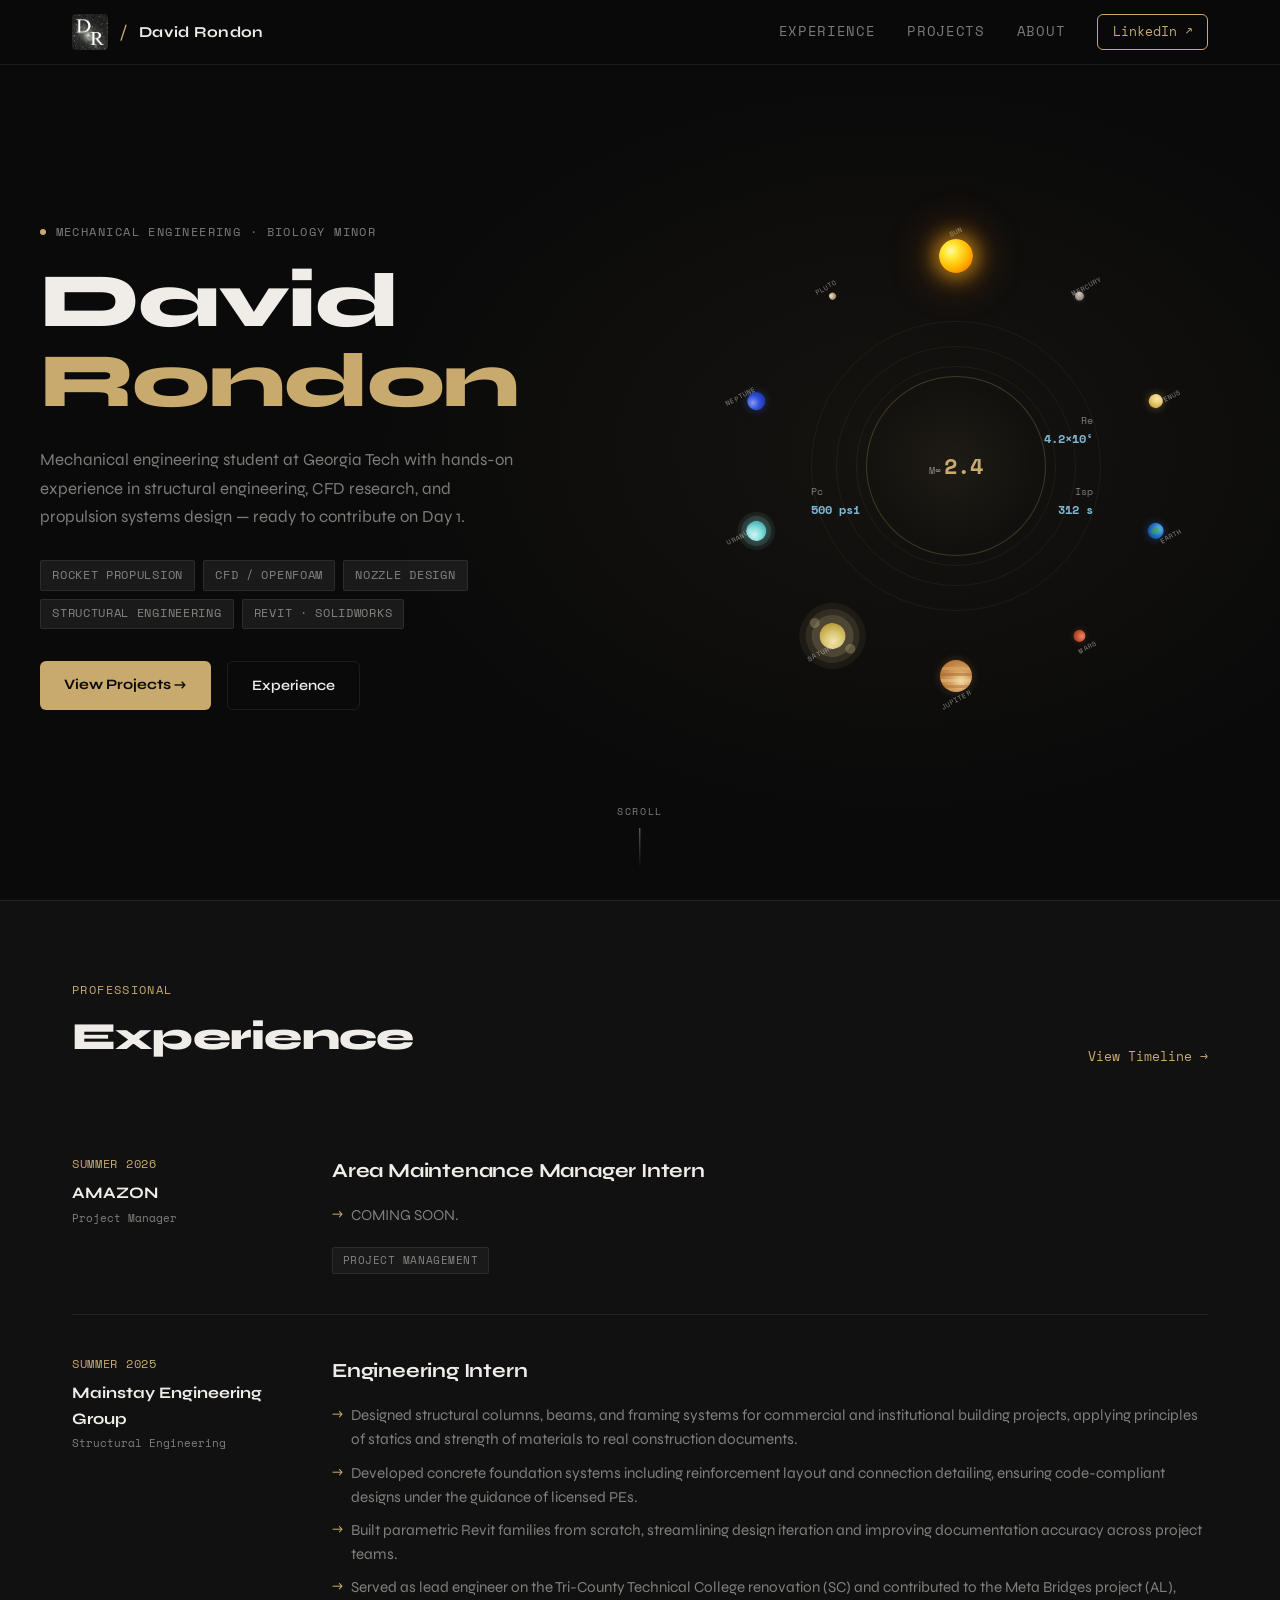
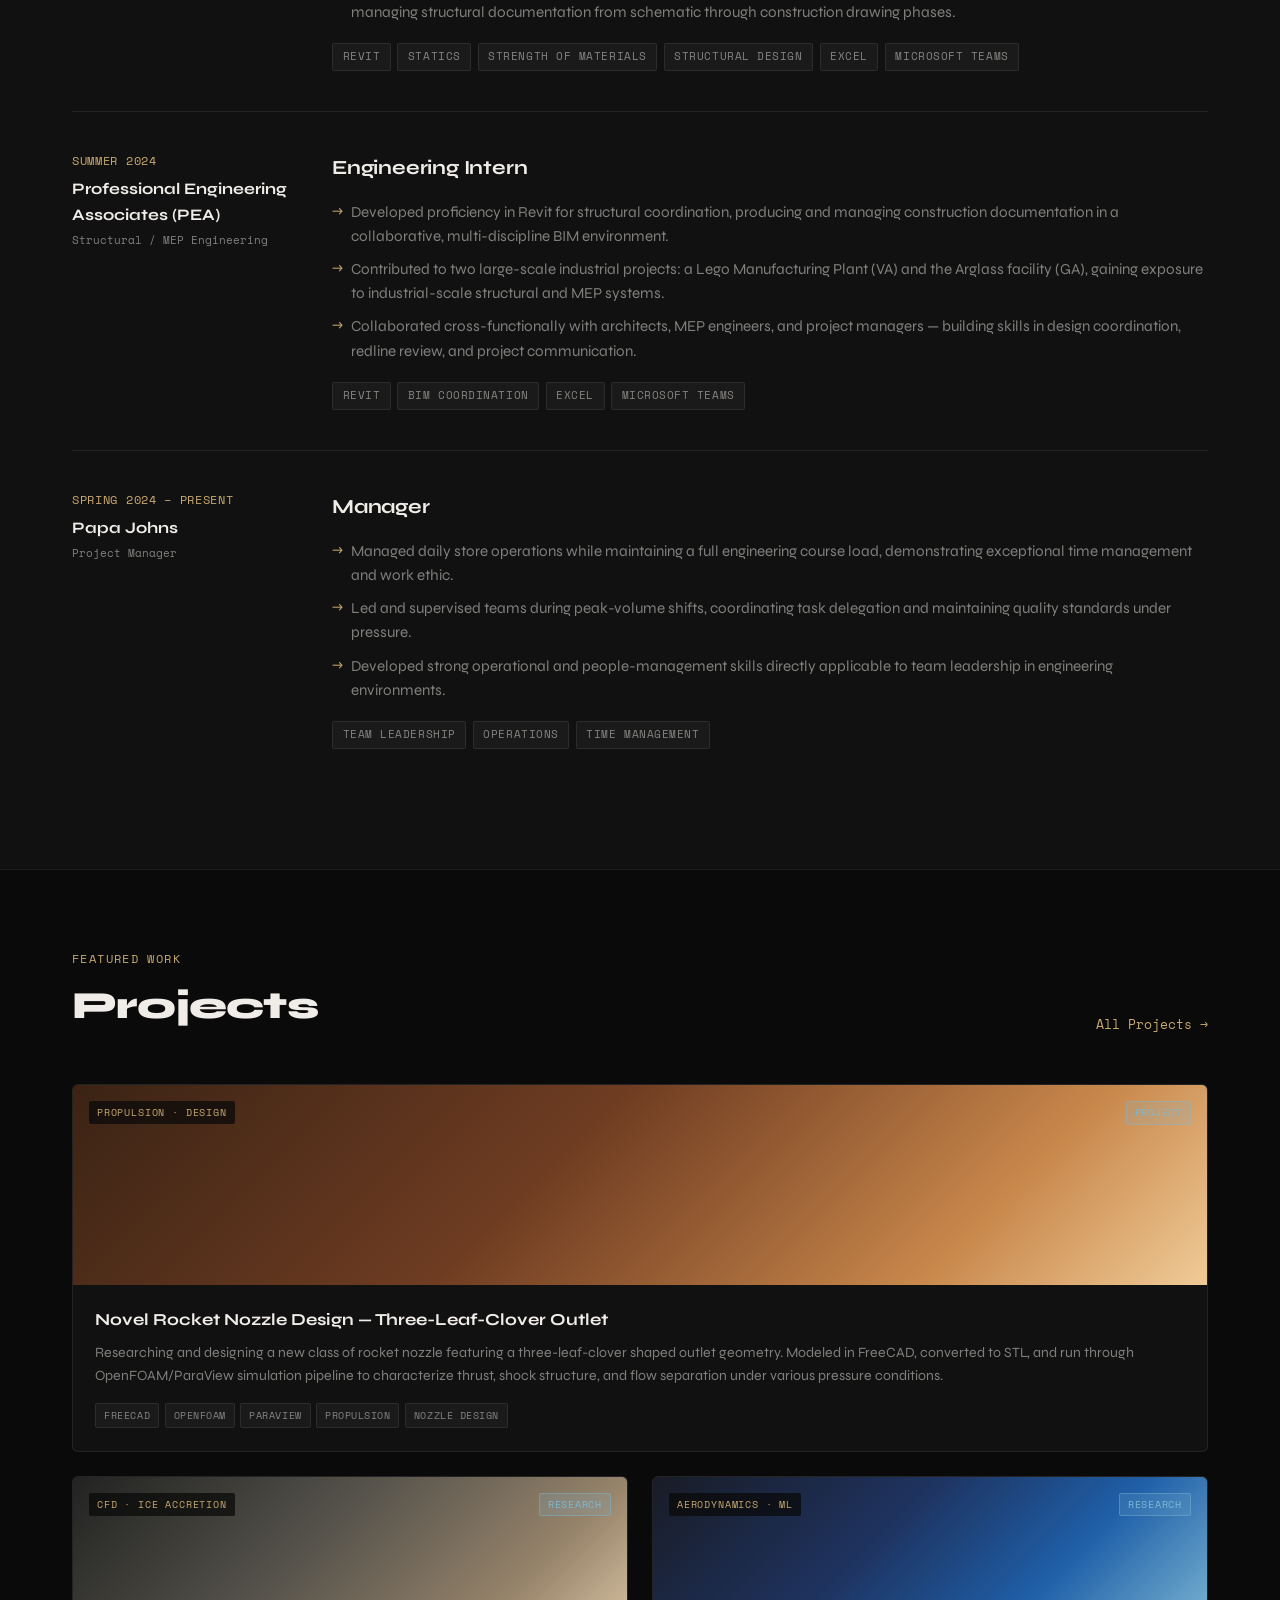
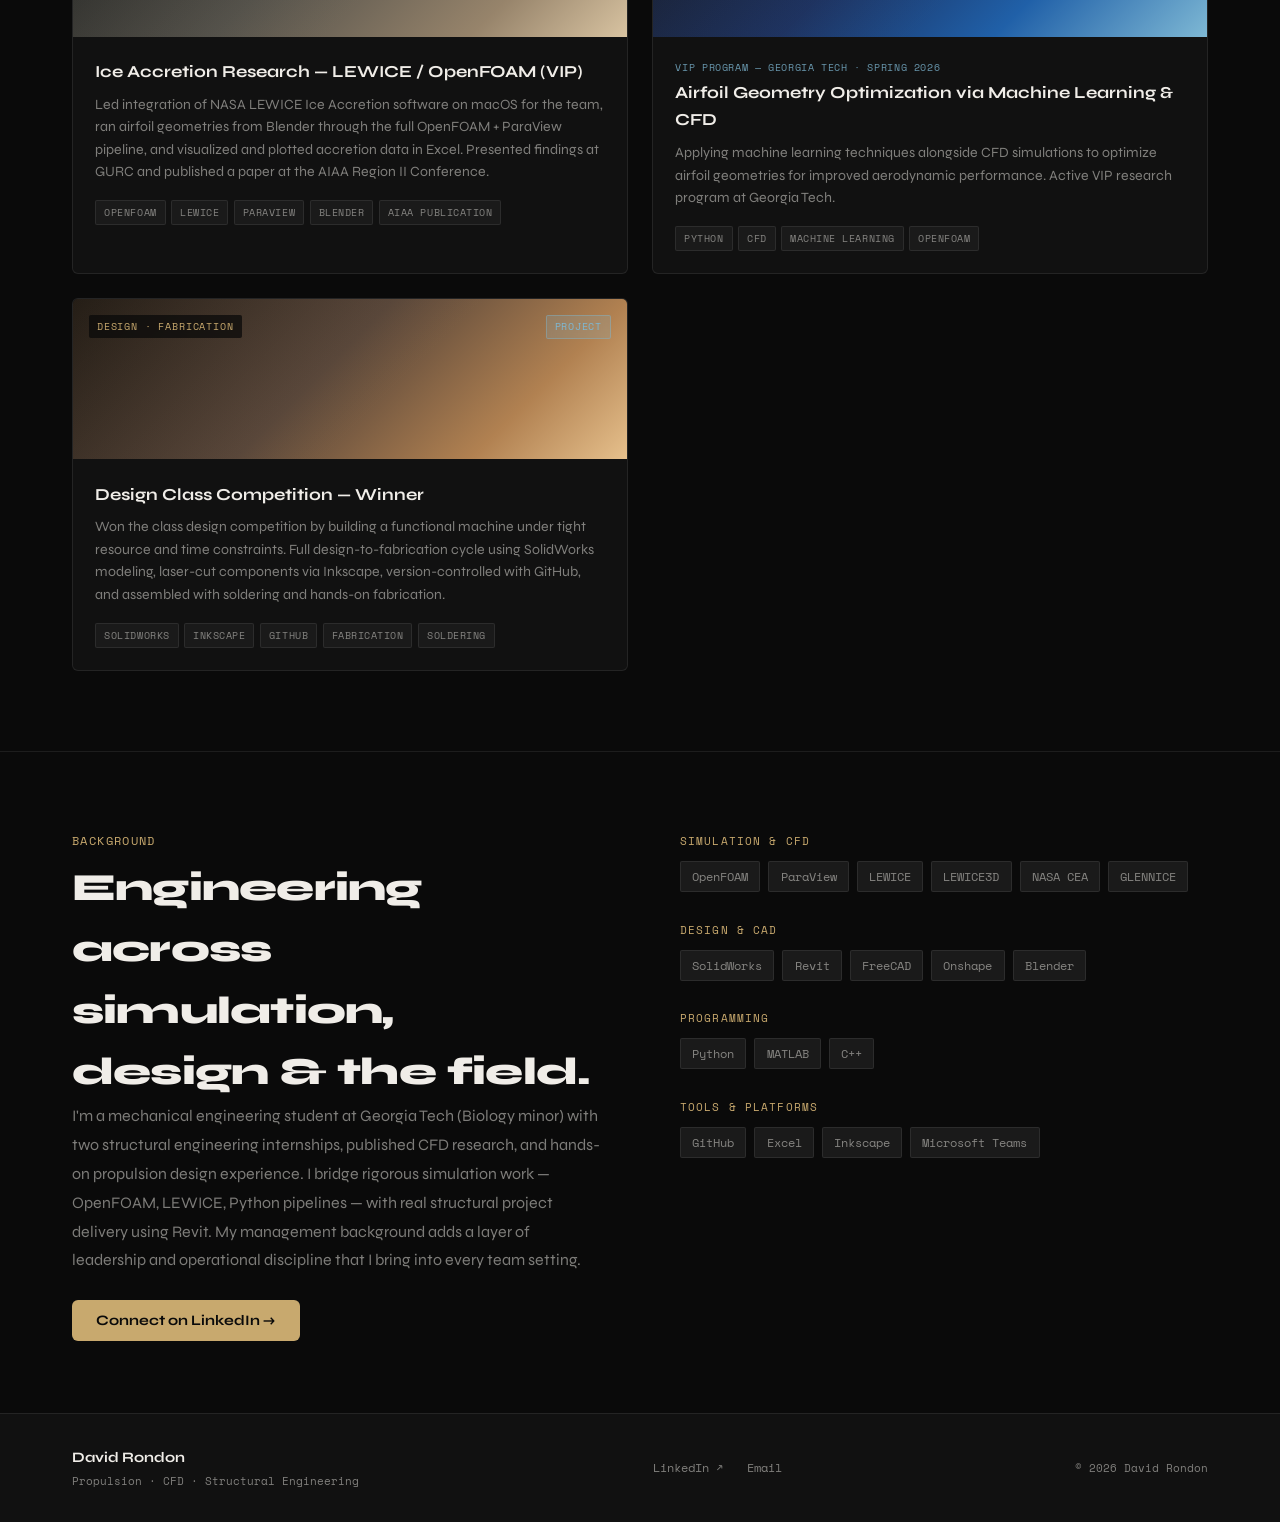
==== index.html @ 42d6052d "Update index.html" ====
<!DOCTYPE html>
<html lang="en">
<head>
  <meta charset="UTF-8" />
  <meta name="viewport" content="width=device-width, initial-scale=1.0" />
  <title>David Rondon | Propulsion · CFD · Aerospace Systems</title>
  <meta name="description" content="Mechanical engineering student focused on propulsion, CFD, and aerospace systems." />
  <meta name="keywords" content="rocket propulsion, CFD, OpenFOAM, aerospace engineering, nozzle design" />
  <meta name="theme-color" content="#0a0a0a" />
  <link rel="preconnect" href="https://fonts.googleapis.com" />
  <link rel="preconnect" href="https://fonts.gstatic.com" crossorigin />
  <link href="https://fonts.googleapis.com/css2?family=Syne:wght@400;500;600;700;800&family=Space+Mono:ital,wght@0,400;0,700;1,400&display=swap" rel="stylesheet" />
<style>
/* ============================================================
   RESET & BASE
   ============================================================ */
*, *::before, *::after { box-sizing: border-box; margin: 0; padding: 0; }
:root {
  --bg: #0a0a0a;
  --surface: #111111;
  --surface2: #1a1a1a;
  --border: rgba(255,255,255,0.08);
  --text: #f0ede8;
  --text-muted: rgba(240,237,232,0.5);
  --accent: #c8a96e;
  --accent2: #7eb8d4;
  --radius: 6px;
  --font-display: 'Syne', sans-serif;
  --font-mono: 'Space Mono', monospace;
}
html { scroll-behavior: smooth; }
body {
  background: var(--bg);
  color: var(--text);
  font-family: var(--font-display);
  line-height: 1.6;
  overflow-x: hidden;
}

/* ============================================================
   NAV
   ============================================================ */
.site-nav {
  position: fixed; top: 0; left: 0; right: 0; z-index: 100;
  background: rgba(10,10,10,0.88);
  backdrop-filter: blur(12px);
  border-bottom: 1px solid var(--border);
}
.nav-inner {
  max-width: 1200px; margin: 0 auto;
  padding: 0 2rem;
  display: flex; align-items: center; justify-content: space-between;
  height: 64px;
}
.nav-logo {
  display: flex; align-items: center; gap: 0.5rem;
  text-decoration: none; color: var(--text);
}
.logo-img {
  width: 36px; height: 36px;
  border-radius: 4px;
  object-fit: cover;
  display: block;
}
.logo-slash { color: var(--accent); font-size: 1.1rem; font-family: var(--font-mono); margin: 0 2px; }
.logo-text { font-family: var(--font-display); font-weight: 700; font-size: 0.95rem; letter-spacing: 0.02em; }
.nav-links {
  display: flex; align-items: center; gap: 2rem;
}
.nav-link {
  color: var(--text-muted); text-decoration: none;
  font-size: 0.85rem; font-family: var(--font-mono);
  letter-spacing: 0.05em; text-transform: uppercase;
  transition: color 0.2s;
}
.nav-link:hover { color: var(--text); }
.nav-cta {
  color: var(--accent); text-decoration: none;
  font-size: 0.8rem; font-family: var(--font-mono);
  border: 1px solid var(--accent);
  padding: 0.4rem 0.9rem; border-radius: var(--radius);
  transition: background 0.2s, color 0.2s;
}
.nav-cta:hover { background: var(--accent); color: #0a0a0a; }

/* ============================================================
   HERO
   ============================================================ */
.hero {
  min-height: 100vh;
  display: flex; align-items: center;
  padding: 6rem 2rem 4rem;
  position: relative;
  overflow: hidden;
}
.hero::before {
  content: '';
  position: absolute; inset: 0;
  background: radial-gradient(ellipse 60% 60% at 70% 50%, rgba(200,169,110,0.06) 0%, transparent 70%);
  pointer-events: none;
}
.hero-inner {
  max-width: 1200px; margin: 0 auto; width: 100%;
  display: grid; grid-template-columns: 1fr 1fr; gap: 4rem; align-items: center;
}
.hero-eyebrow {
  display: flex; align-items: center; gap: 0.6rem;
  font-family: var(--font-mono); font-size: 0.75rem;
  letter-spacing: 0.12em; text-transform: uppercase;
  color: var(--text-muted); margin-bottom: 1.2rem;
}
.eyebrow-dot {
  width: 6px; height: 6px; border-radius: 50%;
  background: var(--accent);
  animation: pulse 2s ease-in-out infinite;
}
@keyframes pulse {
  0%,100% { opacity: 1; transform: scale(1); }
  50% { opacity: 0.5; transform: scale(0.8); }
}
.hero-name {
  font-family: var(--font-display); font-weight: 800;
  font-size: clamp(3rem, 6vw, 5rem);
  line-height: 1.05; letter-spacing: -0.02em;
  margin-bottom: 1.5rem;
}
.name-first { display: block; }
.name-last { display: block; color: var(--accent); }
.hero-desc {
  font-size: 1.05rem; color: var(--text-muted);
  line-height: 1.7; max-width: 480px;
  margin-bottom: 1.8rem;
}
.hero-tags {
  display: flex; flex-wrap: wrap; gap: 0.5rem;
  margin-bottom: 2rem;
}
.htag {
  font-family: var(--font-mono); font-size: 0.72rem;
  letter-spacing: 0.06em; text-transform: uppercase;
  background: var(--surface2); color: var(--text-muted);
  border: 1px solid var(--border);
  padding: 0.3rem 0.7rem; border-radius: 2px;
}
.hero-actions { display: flex; gap: 1rem; flex-wrap: wrap; }
.btn-primary {
  background: var(--accent); color: #0a0a0a;
  text-decoration: none; padding: 0.75rem 1.5rem;
  font-family: var(--font-display); font-weight: 700;
  font-size: 0.9rem; border-radius: var(--radius);
  transition: opacity 0.2s;
}
.btn-primary:hover { opacity: 0.88; }
.btn-ghost {
  color: var(--text); text-decoration: none;
  padding: 0.75rem 1.5rem;
  font-family: var(--font-display); font-weight: 600;
  font-size: 0.9rem; border-radius: var(--radius);
  border: 1px solid var(--border);
  transition: border-color 0.2s;
}
.btn-ghost:hover { border-color: var(--accent); color: var(--accent); }

/* Hero Visual */
.hero-visual { display: flex; justify-content: center; align-items: center; }
.solar-scene {
  position: relative; width: 480px; height: 480px;
  display: flex; align-items: center; justify-content: center;
}
.orbit {
  position: absolute; width: 420px; height: 420px;
  border-radius: 50%;
  top: 50%; left: 50%;
  margin-top: -210px; margin-left: -210px;
  animation: orbit-spin 40s linear infinite;
  transform: rotate(var(--start));
  animation-delay: calc(var(--start) / 360deg * -40s);
  pointer-events: none;
}
@keyframes orbit-spin {
  from { transform: rotate(var(--start)); }
  to   { transform: rotate(calc(var(--start) + 360deg)); }
}
.planet {
  position: absolute; top: 0; left: 50%;
  transform: translate(-50%, -50%);
  border-radius: 50%;
  animation: planet-counter 40s linear infinite;
}
@keyframes planet-counter {
  from { transform: translate(-50%, -50%) rotate(0deg); }
  to   { transform: translate(-50%, -50%) rotate(-360deg); }
}
.planet-sun { width:34px;height:34px; background:radial-gradient(circle at 35% 35%,#fff8b0 0%,#ffec40 20%,#ffb800 55%,#ff7800 85%,#e04800 100%); box-shadow:0 0 18px 6px rgba(255,180,30,.55),0 0 40px 12px rgba(255,120,0,.25); }
.planet-mercury { width:9px;height:9px; background:radial-gradient(circle at 35% 35%,#cac6bf 0%,#9e9790 50%,#6a6158 100%); box-shadow:0 0 4px rgba(180,170,160,.3); }
.planet-venus { width:14px;height:14px; background:radial-gradient(circle at 35% 35%,#f6e8b0 0%,#e9ce75 40%,#c8a040 80%,#a07828 100%); box-shadow:0 0 8px rgba(230,190,80,.4); }
.planet-earth { width:16px;height:16px; background:radial-gradient(circle at 35% 35%,#6ac4f8 0%,#2070cc 45%,#0a3870 100%); box-shadow:0 0 8px rgba(60,140,255,.35); overflow:hidden; }
.planet-earth::after { content:''; position:absolute; inset:2px 3px; border-radius:50%; background:radial-gradient(circle at 40% 45%,rgba(60,158,72,.85) 0%,transparent 60%),radial-gradient(circle at 65% 65%,rgba(60,158,72,.7) 0%,transparent 40%); }
.planet-mars { width:12px;height:12px; background:radial-gradient(circle at 35% 35%,#e88870 0%,#c85530 45%,#7a2810 100%); box-shadow:0 0 6px rgba(200,85,48,.35); }
.planet-jupiter { width:32px;height:32px; background:radial-gradient(circle at 35% 35%,#f2dca8 0%,#d4a060 35%,#b87838 75%,#8a5020 100%); box-shadow:0 0 10px rgba(200,140,60,.3); overflow:hidden; }
.planet-jupiter::after { content:''; position:absolute; inset:0; border-radius:50%; background:linear-gradient(transparent 12%,rgba(175,105,45,.45) 12%,rgba(175,105,45,.45) 22%,transparent 22%),linear-gradient(transparent 30%,rgba(245,215,155,.35) 30%,rgba(245,215,155,.35) 42%,transparent 42%),linear-gradient(transparent 50%,rgba(168,95,38,.45) 50%,rgba(168,95,38,.45) 60%,transparent 60%),linear-gradient(transparent 68%,rgba(228,185,115,.35) 68%,rgba(228,185,115,.35) 78%,transparent 78%); }
.planet-saturn { width:26px;height:26px; background:radial-gradient(circle at 35% 35%,#f2e2b0 0%,#d8c872 38%,#b89838 78%,#8a7222 100%); box-shadow:-22px 0 0 -8px rgba(210,190,140,.3),22px 0 0 -8px rgba(210,190,140,.3),0 0 0 8px rgba(205,185,138,.18),0 0 0 14px rgba(195,175,130,.12),0 0 0 20px rgba(185,165,120,.08); }
.planet-uranus { width:20px;height:20px; background:radial-gradient(circle at 35% 35%,#d0f4f4 0%,#85dcdc 40%,#42aaaa 80%,#207878 100%); box-shadow:0 0 10px rgba(100,220,220,.3),0 0 0 5px rgba(160,235,235,.12),0 0 0 9px rgba(160,235,235,.07); }
.planet-neptune { width:18px;height:18px; background:radial-gradient(circle at 35% 35%,#8898f8 0%,#3252d8 40%,#1832a8 80%,#0a1870 100%); box-shadow:0 0 10px rgba(80,110,255,.35); }
.planet-pluto { width:7px;height:7px; background:radial-gradient(circle at 35% 35%,#ecdcc8 0%,#baa080 50%,#806848 100%); }
.planet-label {
  position:absolute; top:0; left:50%;
  font-family:var(--font-mono); font-size:0.42rem;
  letter-spacing:0.1em; text-transform:uppercase;
  color:rgba(240,237,232,.55); white-space:nowrap;
  pointer-events:none; transform-origin:center center;
}
.solar-scene .visual-frame { position:absolute; z-index:10; }
.visual-frame {
  width: 180px; height: 180px;
  border: 1px solid rgba(200,169,110,0.25);
  border-radius: 50%;
  display: flex; flex-direction: column;
  align-items: center; justify-content: center;
  gap: 0.3rem;
  background: radial-gradient(circle, rgba(200,169,110,0.06) 0%, transparent 70%);
}
.visual-ring {
  position: absolute; border-radius: 50%;
  border: 1px solid rgba(200,169,110,0.08);
  top: 50%; left: 50%; transform: translate(-50%,-50%);
}
.ring-1 { width: 200px; height: 200px; }
.ring-2 { width: 240px; height: 240px; }
.ring-3 { width: 290px; height: 290px; }
.vc-label { font-family:var(--font-mono); font-size:0.6rem; color:var(--text-muted); }
.vc-val { font-family:var(--font-mono); font-size:1.4rem; font-weight:700; color:var(--accent); }
.visual-stat {
  position: absolute;
  font-family: var(--font-mono); font-size: 0.6rem;
  display: flex; flex-direction: column; gap: 1px;
}
.visual-stat span { color: var(--text-muted); }
.visual-stat strong { color: var(--accent2); font-size: 0.75rem; }
.vs-1 { top: 20%; right: -3rem; text-align: right; }
.vs-2 { bottom: 20%; right: -3rem; text-align: right; }
.vs-3 { bottom: 20%; left: -3.5rem; }
.hero-scroll-hint {
  position: absolute; bottom: 2rem; left: 50%; transform: translateX(-50%);
  display: flex; flex-direction: column; align-items: center; gap: 0.5rem;
  font-family: var(--font-mono); font-size: 0.65rem;
  letter-spacing: 0.15em; text-transform: uppercase;
  color: var(--text-muted);
}
.scroll-line {
  width: 1px; height: 40px;
  background: linear-gradient(to bottom, var(--text-muted), transparent);
  animation: scrollAnim 1.8s ease-in-out infinite;
}
@keyframes scrollAnim {
  0% { transform: scaleY(0); transform-origin: top; }
  50% { transform: scaleY(1); transform-origin: top; }
  51% { transform-origin: bottom; }
  100% { transform: scaleY(0); transform-origin: bottom; }
}

/* ============================================================
   SECTIONS COMMON
   ============================================================ */
.section-inner {
  max-width: 1200px; margin: 0 auto; padding: 5rem 2rem;
}
.section-header {
  display: flex; align-items: flex-end; justify-content: space-between;
  margin-bottom: 3rem;
}
.section-label {
  font-family: var(--font-mono); font-size: 0.72rem;
  letter-spacing: 0.12em; text-transform: uppercase;
  color: var(--accent); margin-bottom: 0.4rem;
}
.section-title {
  font-family: var(--font-display); font-weight: 800;
  font-size: clamp(1.8rem, 3vw, 2.6rem);
  letter-spacing: -0.02em;
}
.section-link {
  color: var(--accent); text-decoration: none;
  font-family: var(--font-mono); font-size: 0.8rem;
  transition: opacity 0.2s;
}
.section-link:hover { opacity: 0.7; }

/* ============================================================
   EXPERIENCE SECTION
   ============================================================ */
.section-experience {
  border-top: 1px solid var(--border);
  background: var(--surface);
}
.experience-list {
  display: flex; flex-direction: column; gap: 0;
}
.exp-item {
  display: grid; grid-template-columns: 220px 1fr;
  gap: 2.5rem; padding: 2.5rem 0;
  border-bottom: 1px solid var(--border);
  position: relative;
}
.exp-item:last-child { border-bottom: none; }
.exp-meta {}
.exp-period {
  font-family: var(--font-mono); font-size: 0.72rem;
  letter-spacing: 0.06em; color: var(--accent);
  margin-bottom: 0.4rem; text-transform: uppercase;
}
.exp-company {
  font-family: var(--font-display); font-weight: 700;
  font-size: 1rem; margin-bottom: 0.2rem;
}
.exp-location {
  font-family: var(--font-mono); font-size: 0.7rem;
  color: var(--text-muted);
}
.exp-body {}
.exp-role {
  font-family: var(--font-display); font-weight: 700;
  font-size: 1.25rem; margin-bottom: 1rem;
  letter-spacing: -0.01em;
}
.exp-bullets {
  list-style: none; display: flex; flex-direction: column; gap: 0.55rem;
  margin-bottom: 1.2rem;
}
.exp-bullets li {
  padding-left: 1.2rem;
  position: relative;
  color: var(--text-muted);
  font-size: 0.95rem;
  line-height: 1.6;
}
.exp-bullets li::before {
  content: '→';
  position: absolute; left: 0;
  color: var(--accent); font-size: 0.85rem;
}
.exp-skills {
  display: flex; flex-wrap: wrap; gap: 0.4rem;
}
.exp-skill {
  font-family: var(--font-mono); font-size: 0.68rem;
  letter-spacing: 0.05em; text-transform: uppercase;
  background: var(--surface2); color: var(--text-muted);
  border: 1px solid var(--border);
  padding: 0.25rem 0.6rem; border-radius: 2px;
}

/* ============================================================
   PROJECTS
   ============================================================ */
.section-projects { border-top: 1px solid var(--border); }
.project-grid {
  display: grid; grid-template-columns: repeat(2, 1fr); gap: 1.5rem;
}
.project-card {
  background: var(--surface);
  border: 1px solid var(--border);
  border-radius: var(--radius);
  overflow: hidden;
  transition: border-color 0.2s, transform 0.2s;
}
.project-card:hover { border-color: rgba(200,169,110,0.35); transform: translateY(-2px); }
.project-card--featured { grid-column: span 2; }
.card-link { text-decoration: none; color: var(--text); display: block; }
.card-thumb {
  height: 160px; background: var(--surface2);
  position: relative; overflow: hidden;
}
.project-card--featured .card-thumb { height: 200px; }
.thumb-fill {
  position: absolute; inset: 0;
  background: var(--thumb-color, var(--surface2));
}
.thumb-overlay {
  position: absolute; inset: 0;
  background: linear-gradient(135deg, rgba(200,169,110,0.08) 0%, transparent 60%);
}
.card-category {
  position: absolute; top: 1rem; left: 1rem;
  font-family: var(--font-mono); font-size: 0.65rem;
  letter-spacing: 0.08em; text-transform: uppercase;
  background: rgba(10,10,10,0.75); color: var(--accent);
  padding: 0.2rem 0.5rem; border-radius: 2px;
  backdrop-filter: blur(4px);
}
.card-body { padding: 1.4rem; }
.card-title { font-weight: 700; font-size: 1.05rem; margin-bottom: 0.5rem; }
.card-desc { font-size: 0.88rem; color: var(--text-muted); line-height: 1.6; margin-bottom: 1rem; }
.card-tags { display: flex; flex-wrap: wrap; gap: 0.35rem; }
.ctag {
  font-family: var(--font-mono); font-size: 0.65rem;
  letter-spacing: 0.05em; text-transform: uppercase;
  background: var(--surface2); color: var(--text-muted);
  border: 1px solid var(--border);
  padding: 0.2rem 0.5rem; border-radius: 2px;
}

/* Research badge on project cards */
.card-research-badge {
  position: absolute; top: 1rem; right: 1rem;
  font-family: var(--font-mono); font-size: 0.6rem;
  letter-spacing: 0.08em; text-transform: uppercase;
  background: rgba(126,184,212,0.18); color: var(--accent2);
  border: 1px solid rgba(126,184,212,0.4);
  padding: 0.2rem 0.5rem; border-radius: 2px;
  backdrop-filter: blur(4px);
}
.card-venue {
  font-family: var(--font-mono); font-size: 0.65rem;
  letter-spacing: 0.06em; text-transform: uppercase;
  color: var(--accent2); margin-bottom: 0.3rem;
  opacity: 0.8;
}

/* ============================================================
   RESEARCH
   ============================================================ */
.section-research { border-top: 1px solid var(--border); background: var(--surface); }
.research-list { display: flex; flex-direction: column; }
.research-item { border-bottom: 1px solid var(--border); }
.research-item:last-child { border-bottom: none; }
.research-item a {
  display: grid; grid-template-columns: 3rem 1fr auto;
  gap: 1.5rem; align-items: center;
  padding: 1.5rem 0;
  text-decoration: none; color: var(--text);
  transition: color 0.2s;
}
.research-item a:hover { color: var(--accent); }
.ri-num {
  font-family: var(--font-mono); font-size: 0.65rem;
  color: var(--text-muted); text-align: right;
}
.ri-title { font-weight: 700; font-size: 1rem; margin-bottom: 0.3rem; }
.ri-meta {
  display: flex; gap: 1rem;
  font-family: var(--font-mono); font-size: 0.7rem;
  color: var(--text-muted);
}
.ri-arrow { color: var(--accent); font-size: 1.1rem; }

/* ============================================================
   ABOUT SKILLS
   ============================================================ */
.section-about { border-top: 1px solid var(--border); }
.about-inner {
  display: grid; grid-template-columns: 1fr 1fr;
  gap: 5rem; align-items: start;
}
.about-body {
  color: var(--text-muted); line-height: 1.8; margin-bottom: 2rem;
  font-size: 1rem;
}
.skill-group { margin-bottom: 1.8rem; }
.sg-label {
  font-family: var(--font-mono); font-size: 0.7rem;
  letter-spacing: 0.1em; text-transform: uppercase;
  color: var(--accent); margin-bottom: 0.7rem;
}
.sg-items {
  display: flex; flex-wrap: wrap; gap: 0.5rem;
}
.sg-items span {
  font-family: var(--font-mono); font-size: 0.75rem;
  background: var(--surface2); border: 1px solid var(--border);
  padding: 0.3rem 0.7rem; border-radius: 2px;
  color: var(--text-muted);
}

/* ============================================================
   FOOTER
   ============================================================ */
.site-footer {
  border-top: 1px solid var(--border);
  background: var(--surface);
}
.footer-inner {
  max-width: 1200px; margin: 0 auto;
  padding: 2rem;
  display: flex; align-items: center; justify-content: space-between;
  flex-wrap: wrap; gap: 1rem;
}
.footer-left { display: flex; flex-direction: column; gap: 0.2rem; }
.footer-name { font-weight: 700; font-size: 0.9rem; }
.footer-role { font-family: var(--font-mono); font-size: 0.7rem; color: var(--text-muted); }
.footer-links { display: flex; gap: 1.5rem; }
.footer-links a {
  color: var(--text-muted); text-decoration: none;
  font-family: var(--font-mono); font-size: 0.75rem;
  transition: color 0.2s;
}
.footer-links a:hover { color: var(--accent); }
.footer-copy { font-family: var(--font-mono); font-size: 0.7rem; color: var(--text-muted); }

/* ============================================================
   RESPONSIVE
   ============================================================ */
@media (max-width: 900px) {
  .hero-inner { grid-template-columns: 1fr; }
  .hero-visual { display: none; }
  .project-grid { grid-template-columns: 1fr; }
  .project-card--featured { grid-column: span 1; }
  .about-inner { grid-template-columns: 1fr; gap: 3rem; }
  .exp-item { grid-template-columns: 1fr; gap: 0.5rem; }
  .solar-scene { width: 380px; height: 380px; }
  .orbit { width: 340px; height: 340px; margin-top: -170px; margin-left: -170px; }
}
@media (max-width: 640px) {
  .nav-links { display: none; }
  .solar-scene { width: 300px; height: 300px; }
  .orbit { width: 270px; height: 270px; margin-top: -135px; margin-left: -135px; }
}
</style>
</head>
<body>

<header class="site-nav">
  <div class="nav-inner">
    <a href="/" class="nav-logo">
      <img src="[data-uri]" class="logo-img" alt="DR logo" />
      <span class="logo-slash">/</span>
      <span class="logo-text">David Rondon</span>
    </a>
    <nav class="nav-links">
      <a href="/experience/" class="nav-link">Experience</a>
      <a href="/projects/" class="nav-link">Projects</a>
      <a href="/about/" class="nav-link">About</a>
      <a href="https://www.linkedin.com/in/david-rondon-08573b288" class="nav-cta" target="_blank" rel="noopener">LinkedIn ↗</a>
    </nav>
  </div>
</header>

<main>

<section class="hero">
  <div class="hero-inner">
    <div class="hero-content">
      <p class="hero-eyebrow">
        <span class="eyebrow-dot"></span>
        Mechanical Engineering · Biology Minor
      </p>
      <h1 class="hero-name">
        <span class="name-first">David</span>
        <span class="name-last">Rondon</span>
      </h1>
      <p class="hero-desc">Mechanical engineering student at Georgia Tech with hands-on experience in structural engineering, CFD research, and propulsion systems design — ready to contribute on Day 1.</p>
      <div class="hero-tags">
        <span class="htag">Rocket Propulsion</span>
        <span class="htag">CFD / OpenFOAM</span>
        <span class="htag">Nozzle Design</span>
        <span class="htag">Structural Engineering</span>
        <span class="htag">Revit · SolidWorks</span>
      </div>
      <div class="hero-actions">
        <a href="#projects" class="btn-primary">View Projects →</a>
        <a href="#experience" class="btn-ghost">Experience</a>
      </div>
    </div>
    <div class="hero-visual">
      <div class="solar-scene">
        <div class="orbit" style="--start:0deg"><div class="planet planet-sun"></div><div class="planet-label">Sun</div></div>
        <div class="orbit" style="--start:36deg"><div class="planet planet-mercury"></div><div class="planet-label">Mercury</div></div>
        <div class="orbit" style="--start:72deg"><div class="planet planet-venus"></div><div class="planet-label">Venus</div></div>
        <div class="orbit" style="--start:108deg"><div class="planet planet-earth"></div><div class="planet-label">Earth</div></div>
        <div class="orbit" style="--start:144deg"><div class="planet planet-mars"></div><div class="planet-label">Mars</div></div>
        <div class="orbit" style="--start:180deg"><div class="planet planet-jupiter"></div><div class="planet-label">Jupiter</div></div>
        <div class="orbit" style="--start:216deg"><div class="planet planet-saturn"></div><div class="planet-label">Saturn</div></div>
        <div class="orbit" style="--start:252deg"><div class="planet planet-uranus"></div><div class="planet-label">Uranus</div></div>
        <div class="orbit" style="--start:288deg"><div class="planet planet-neptune"></div><div class="planet-label">Neptune</div></div>
        <div class="orbit" style="--start:324deg"><div class="planet planet-pluto"></div><div class="planet-label">Pluto</div></div>
        <div class="visual-frame">
          <div class="visual-ring ring-1"></div>
          <div class="visual-ring ring-2"></div>
          <div class="visual-ring ring-3"></div>
          <div class="visual-center">
            <span class="vc-label">M∞</span>
            <span class="vc-val">2.4</span>
          </div>
          <div class="visual-stat vs-1"><span>Re</span><strong>4.2×10⁶</strong></div>
          <div class="visual-stat vs-2"><span>Isp</span><strong>312 s</strong></div>
          <div class="visual-stat vs-3"><span>Pc</span><strong>500 psi</strong></div>
        </div>
      </div>
    </div>
  </div>
  <div class="hero-scroll-hint">
    <span>Scroll</span>
    <div class="scroll-line"></div>
  </div>
</section>

<!-- ============================================================
     EXPERIENCE SECTION
     ============================================================ -->
<section class="section-experience" id="experience">
  <div class="section-inner">
    <div class="section-header">
      <div>
        <p class="section-label">Professional</p>
        <h2 class="section-title">Experience</h2>
      </div>
      <a href="/experience/" class="section-link">View Timeline →</a>
    </div>
    <div class="experience-list">

      <div class="exp-item">
        <div class="exp-meta">
          <p class="exp-period">Summer 2026</p>
          <p class="exp-company">AMAZON</p>
          <p class="exp-location">Project Manager</p>
        </div>
        <div class="exp-body">
          <h3 class="exp-role">Area Maintenance Manager Intern</h3>
          <ul class="exp-bullets">
            <li>COMING SOON.</li>
          </ul>
          <div class="exp-skills">
            <span class="exp-skill">Project Management</span>
          </div>
        </div>
      </div>

      <div class="exp-item">
        <div class="exp-meta">
          <p class="exp-period">Summer 2025</p>
          <p class="exp-company">Mainstay Engineering Group</p>
          <p class="exp-location">Structural Engineering</p>
        </div>
        <div class="exp-body">
          <h3 class="exp-role">Engineering Intern</h3>
          <ul class="exp-bullets">
            <li>Designed structural columns, beams, and framing systems for commercial and institutional building projects, applying principles of statics and strength of materials to real construction documents.</li>
            <li>Developed concrete foundation systems including reinforcement layout and connection detailing, ensuring code-compliant designs under the guidance of licensed PEs.</li>
            <li>Built parametric Revit families from scratch, streamlining design iteration and improving documentation accuracy across project teams.</li>
            <li>Served as lead engineer on the Tri-County Technical College renovation (SC) and contributed to the Meta Bridges project (AL), managing structural documentation from schematic through construction drawing phases.</li>
          </ul>
          <div class="exp-skills">
            <span class="exp-skill">Revit</span>
            <span class="exp-skill">Statics</span>
            <span class="exp-skill">Strength of Materials</span>
            <span class="exp-skill">Structural Design</span>
            <span class="exp-skill">Excel</span>
            <span class="exp-skill">Microsoft Teams</span>
          </div>
        </div>
      </div>

      <div class="exp-item">
        <div class="exp-meta">
          <p class="exp-period">Summer 2024</p>
          <p class="exp-company">Professional Engineering Associates (PEA)</p>
          <p class="exp-location">Structural / MEP Engineering</p>
        </div>
        <div class="exp-body">
          <h3 class="exp-role">Engineering Intern</h3>
          <ul class="exp-bullets">
            <li>Developed proficiency in Revit for structural coordination, producing and managing construction documentation in a collaborative, multi-discipline BIM environment.</li>
            <li>Contributed to two large-scale industrial projects: a Lego Manufacturing Plant (VA) and the Arglass facility (GA), gaining exposure to industrial-scale structural and MEP systems.</li>
            <li>Collaborated cross-functionally with architects, MEP engineers, and project managers — building skills in design coordination, redline review, and project communication.</li>
          </ul>
          <div class="exp-skills">
            <span class="exp-skill">Revit</span>
            <span class="exp-skill">BIM Coordination</span>
            <span class="exp-skill">Excel</span>
            <span class="exp-skill">Microsoft Teams</span>
          </div>
        </div>
      </div>

      <div class="exp-item">
        <div class="exp-meta">
          <p class="exp-period">Spring 2024 – Present</p>
          <p class="exp-company">Papa Johns</p>
          <p class="exp-location">Project Manager</p>
        </div>
        <div class="exp-body">
          <h3 class="exp-role">Manager</h3>
          <ul class="exp-bullets">
            <li>Managed daily store operations while maintaining a full engineering course load, demonstrating exceptional time management and work ethic.</li>
            <li>Led and supervised teams during peak-volume shifts, coordinating task delegation and maintaining quality standards under pressure.</li>
            <li>Developed strong operational and people-management skills directly applicable to team leadership in engineering environments.</li>
          </ul>
          <div class="exp-skills">
            <span class="exp-skill">Team Leadership</span>
            <span class="exp-skill">Operations</span>
            <span class="exp-skill">Time Management</span>
          </div>
        </div>
      </div>

    </div>
  </div>
</section>

<!-- ============================================================
     PROJECTS
     ============================================================ -->
<section class="section-projects" id="projects">
  <div class="section-inner">
    <div class="section-header">
      <div>
        <p class="section-label">Featured Work</p>
        <h2 class="section-title">Projects</h2>
      </div>
      <a href="/projects/" class="section-link">All Projects →</a>
    </div>
    <div class="project-grid">

      <article class="project-card project-card--featured">
        <a href="/projects/novel-rocket-nozzle-design/" class="card-link">
          <div class="card-thumb">
            <div class="thumb-fill" style="--thumb-color: linear-gradient(135deg, #2f180d, #6d3a20 42%, #c8874b 78%, #f0cb97);"></div>
            <div class="thumb-overlay"></div>
            <span class="card-category">Propulsion · Design</span>
            <span class="card-research-badge">Project</span>
          </div>
          <div class="card-body">
            <h3 class="card-title">Novel Rocket Nozzle Design — Three-Leaf-Clover Outlet</h3>
            <p class="card-desc">Researching and designing a new class of rocket nozzle featuring a three-leaf-clover shaped outlet geometry. Modeled in FreeCAD, converted to STL, and run through OpenFOAM/ParaView simulation pipeline to characterize thrust, shock structure, and flow separation under various pressure conditions.</p>
            <div class="card-tags">
              <span class="ctag">FreeCAD</span><span class="ctag">OpenFOAM</span><span class="ctag">ParaView</span><span class="ctag">Propulsion</span><span class="ctag">Nozzle Design</span>
            </div>
          </div>
        </a>
      </article>
 
      <article class="project-card">
        <a href="/research/ice-accretion-research/" class="card-link">
          <div class="card-thumb">
            <div class="thumb-fill" style="--thumb-color: linear-gradient(135deg, #14181b, #52504a 42%, #97846b 78%, #d8c3a1);"></div>
            <div class="thumb-overlay"></div>
            <span class="card-category">CFD · Ice Accretion</span>
            <span class="card-research-badge">Research</span>
          </div>
          <div class="card-body">
            <h3 class="card-title">Ice Accretion Research — LEWICE / OpenFOAM (VIP)</h3>
            <p class="card-desc">Led integration of NASA LEWICE Ice Accretion software on macOS for the team, ran airfoil geometries from Blender through the full OpenFOAM + ParaView pipeline, and visualized and plotted accretion data in Excel. Presented findings at GURC and published a paper at the AIAA Region II Conference.</p>
            <div class="card-tags">
              <span class="ctag">OpenFOAM</span><span class="ctag">LEWICE</span><span class="ctag">ParaView</span><span class="ctag">Blender</span><span class="ctag">AIAA Publication</span>
            </div>
          </div>
        </a>
      </article>

      <article class="project-card">
        <a href="/projects/airfoil-geometry-optimization/" class="card-link">
          <div class="card-thumb">
            <div class="thumb-fill" style="--thumb-color: linear-gradient(135deg, #0a1020, #1a3060 40%, #2060a8 70%, #7eb8d4);"></div>
            <div class="thumb-overlay"></div>
            <span class="card-category">Aerodynamics · ML</span>
            <span class="card-research-badge">Research</span>
          </div>
          <div class="card-body">
            <p class="card-venue">VIP Program — Georgia Tech · Spring 2026</p>
            <h3 class="card-title">Airfoil Geometry Optimization via Machine Learning & CFD</h3>
            <p class="card-desc">Applying machine learning techniques alongside CFD simulations to optimize airfoil geometries for improved aerodynamic performance. Active VIP research program at Georgia Tech.</p>
            <div class="card-tags">
              <span class="ctag">Python</span><span class="ctag">CFD</span><span class="ctag">Machine Learning</span><span class="ctag">OpenFOAM</span>
            </div>
          </div>
        </a>
      </article>

      <article class="project-card">
        <a href="/projects/design-class-competition-winner/" class="card-link">
          <div class="card-thumb">
            <div class="thumb-fill" style="--thumb-color: linear-gradient(135deg, #17120f, #574539 45%, #b18151 78%, #e6c08c);"></div>
            <div class="thumb-overlay"></div>
            <span class="card-category">Design · Fabrication</span>
            <span class="card-research-badge">Project</span>
          </div>
          <div class="card-body">
            <h3 class="card-title">Design Class Competition — Winner</h3>
            <p class="card-desc">Won the class design competition by building a functional machine under tight resource and time constraints. Full design-to-fabrication cycle using SolidWorks modeling, laser-cut components via Inkscape, version-controlled with GitHub, and assembled with soldering and hands-on fabrication.</p>
            <div class="card-tags">
              <span class="ctag">SolidWorks</span><span class="ctag">Inkscape</span><span class="ctag">GitHub</span><span class="ctag">Fabrication</span><span class="ctag">Soldering</span>
            </div>
          </div>
        </a>
      </article>

    </div>
  </div>
</section>

<!-- ============================================================
     ABOUT / SKILLS
     ============================================================ -->
<section class="section-about" id="about">
  <div class="section-inner">
    <div class="about-inner">
      <div class="about-text">
        <p class="section-label">Background</p>
        <h2 class="section-title">Engineering across<br>simulation, design &amp; the field.</h2>
        <p class="about-body">I'm a mechanical engineering student at Georgia Tech (Biology minor) with two structural engineering internships, published CFD research, and hands-on propulsion design experience. I bridge rigorous simulation work — OpenFOAM, LEWICE, Python pipelines — with real structural project delivery using Revit. My management background adds a layer of leadership and operational discipline that I bring into every team setting.</p>
        <a href="https://www.linkedin.com/in/david-rondon-08573b288" class="btn-primary" target="_blank" rel="noopener">Connect on LinkedIn →</a>
      </div>
      <div class="about-skills">
        <div class="skill-group">
          <p class="sg-label">Simulation &amp; CFD</p>
          <div class="sg-items">
            <span>OpenFOAM</span><span>ParaView</span><span>LEWICE</span><span>LEWICE3D</span><span>NASA CEA</span><span>GLENNICE</span>
          </div>
        </div>
        <div class="skill-group">
          <p class="sg-label">Design &amp; CAD</p>
          <div class="sg-items">
            <span>SolidWorks</span><span>Revit</span><span>FreeCAD</span><span>Onshape</span><span>Blender</span>
          </div>
        </div>
        <div class="skill-group">
          <p class="sg-label">Programming</p>
          <div class="sg-items">
            <span>Python</span><span>MATLAB</span><span>C++</span>
          </div>
        </div>
        <div class="skill-group">
          <p class="sg-label">Tools &amp; Platforms</p>
          <div class="sg-items">
            <span>GitHub</span><span>Excel</span><span>Inkscape</span><span>Microsoft Teams</span>
          </div>
        </div>
      </div>
    </div>
  </div>
</section>

</main>

<footer class="site-footer">
  <div class="footer-inner">
    <div class="footer-left">
      <span class="footer-name">David Rondon</span>
      <span class="footer-role">Propulsion · CFD · Structural Engineering</span>
    </div>
    <div class="footer-links">
      <a href="https://www.linkedin.com/in/david-rondon-08573b288" target="_blank" rel="noopener">LinkedIn ↗</a>
      <a href="mailto:drondonski@gmail.com">Email</a>
    </div>
    <p class="footer-copy">© 2026 David Rondon</p>
  </div>
</footer>

<script>
(function() {
  var DURATION = 40000;
  var orbits = document.querySelectorAll('.solar-scene .orbit');
  orbits.forEach(function(orbit) {
    var startDeg = parseFloat(orbit.style.getPropertyValue('--start')) || 0;
    var label = orbit.querySelector('.planet-label');
    var planet = orbit.querySelector('.planet');
    if (!label || !planet) return;
    var planetSize = parseFloat(window.getComputedStyle(planet).width) || 16;
    var offset = -(planetSize / 2 + 13);
    var startTime = null;
    function tick(ts) {
      if (!startTime) startTime = ts;
      var elapsed = ts - startTime;
      var currentDeg = startDeg + (elapsed / DURATION) * 360;
      label.style.transform = 'translate(-50%, ' + offset + 'px) rotate(' + (-currentDeg) + 'deg)';
      requestAnimationFrame(tick);
    }
    requestAnimationFrame(tick);
  });

  // Smooth scroll for anchor links
  document.querySelectorAll('a[href^="#"]').forEach(function(anchor) {
    anchor.addEventListener('click', function(e) {
      var target = document.querySelector(this.getAttribute('href'));
      if (target) {
        e.preventDefault();
        target.scrollIntoView({ behavior: 'smooth' });
      }
    });
  });
})();
</script>

</body>
</html>
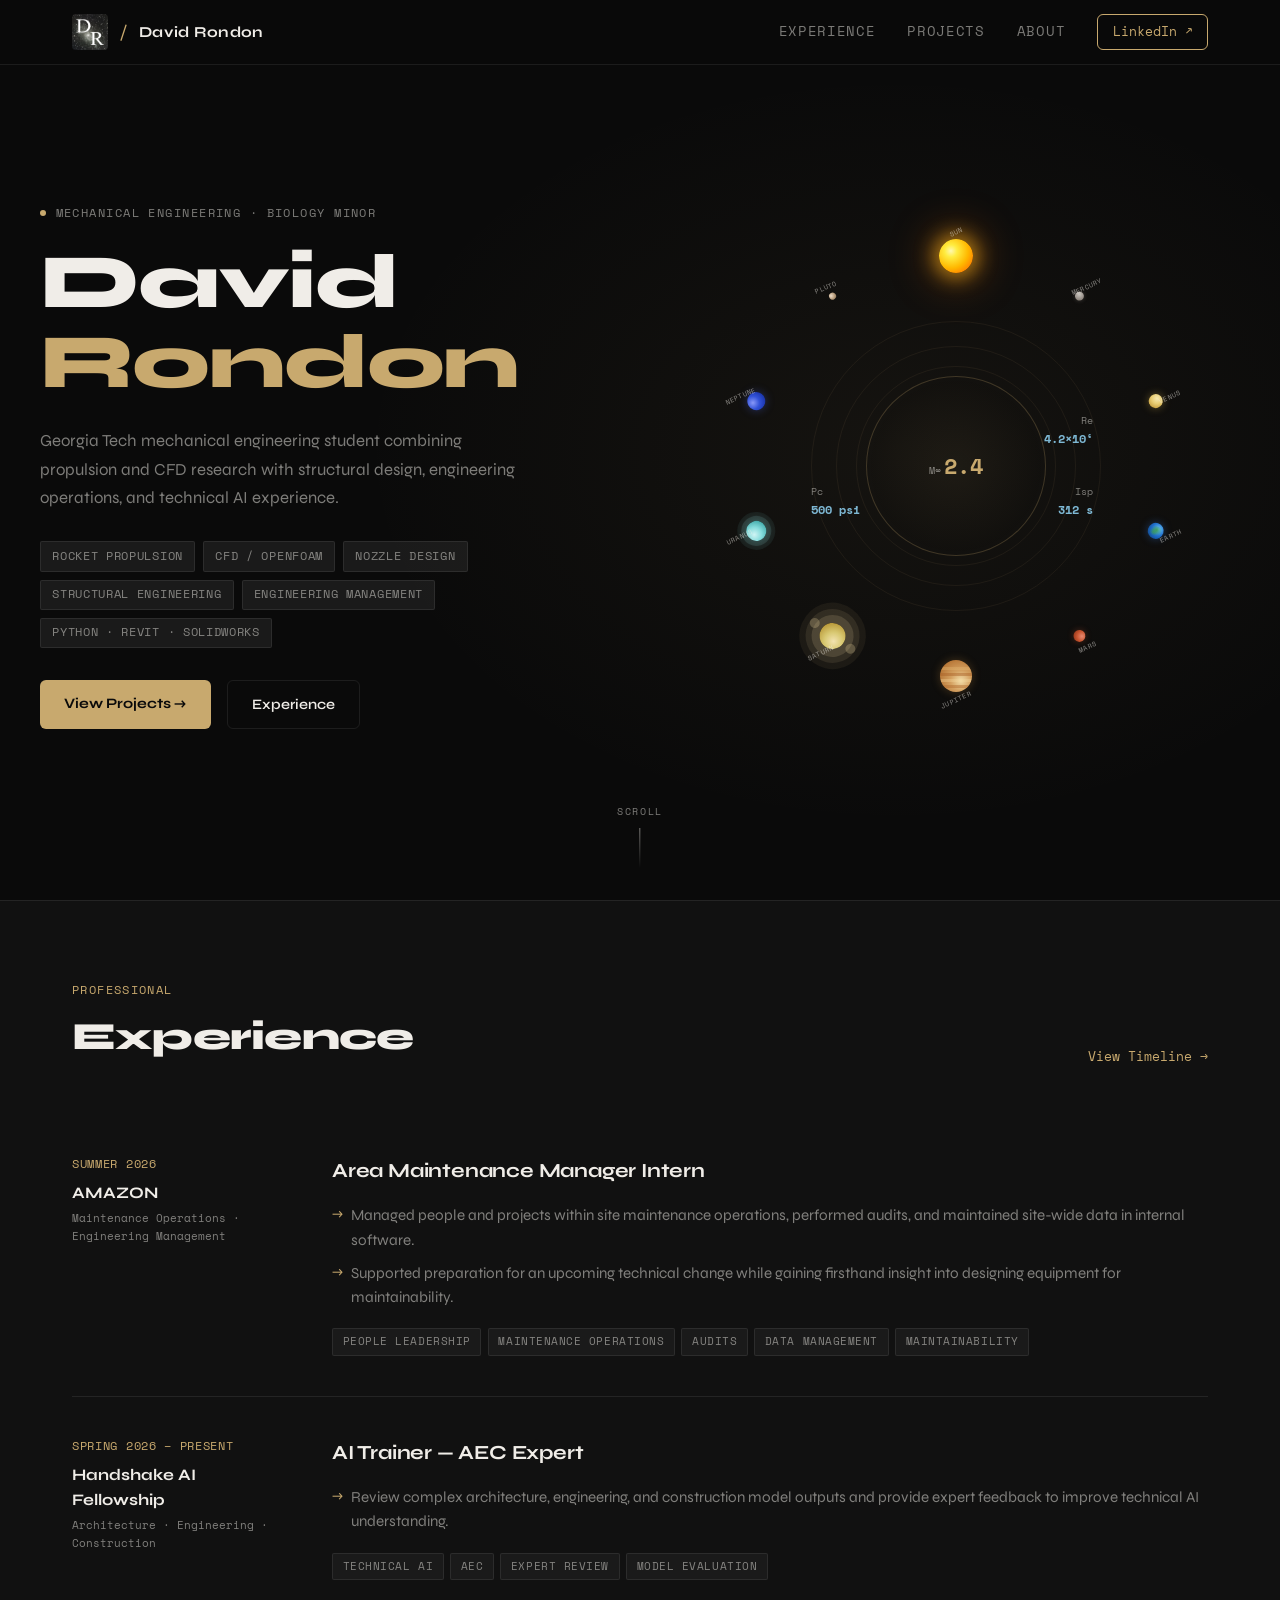
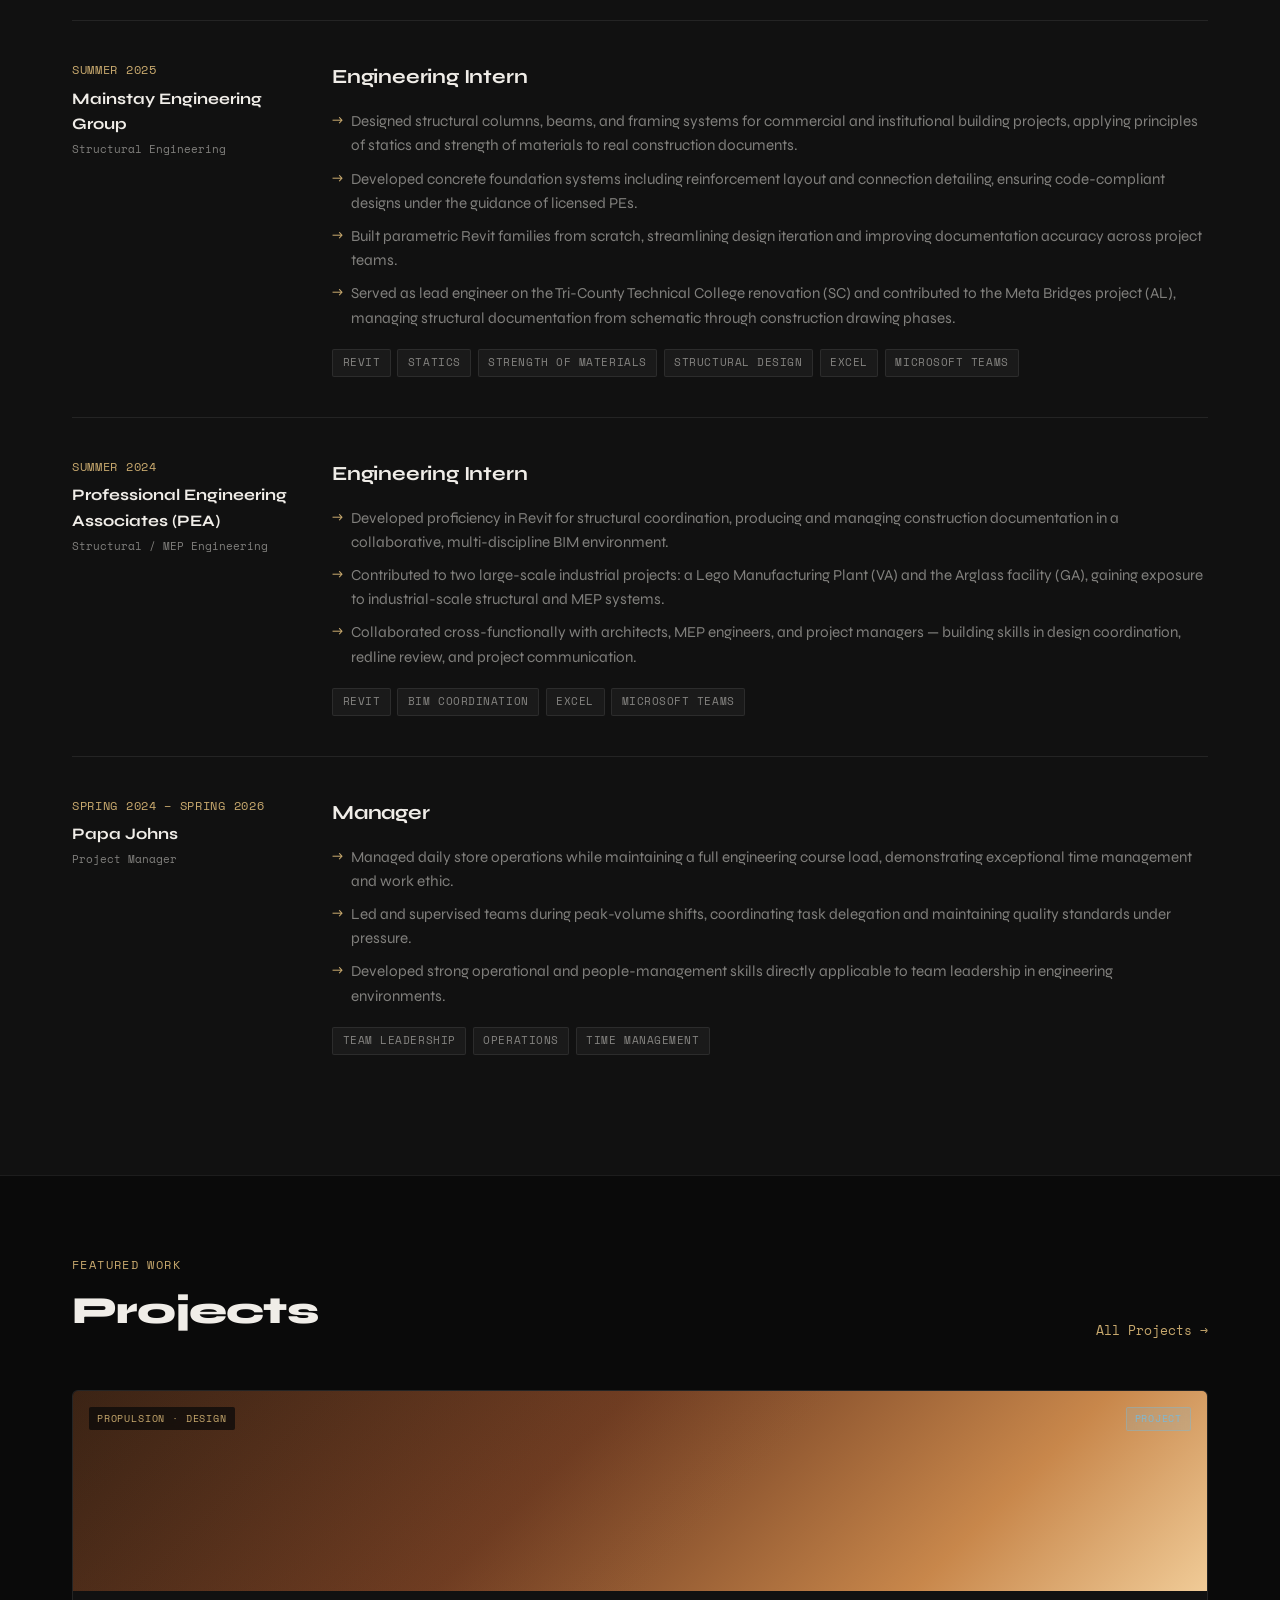
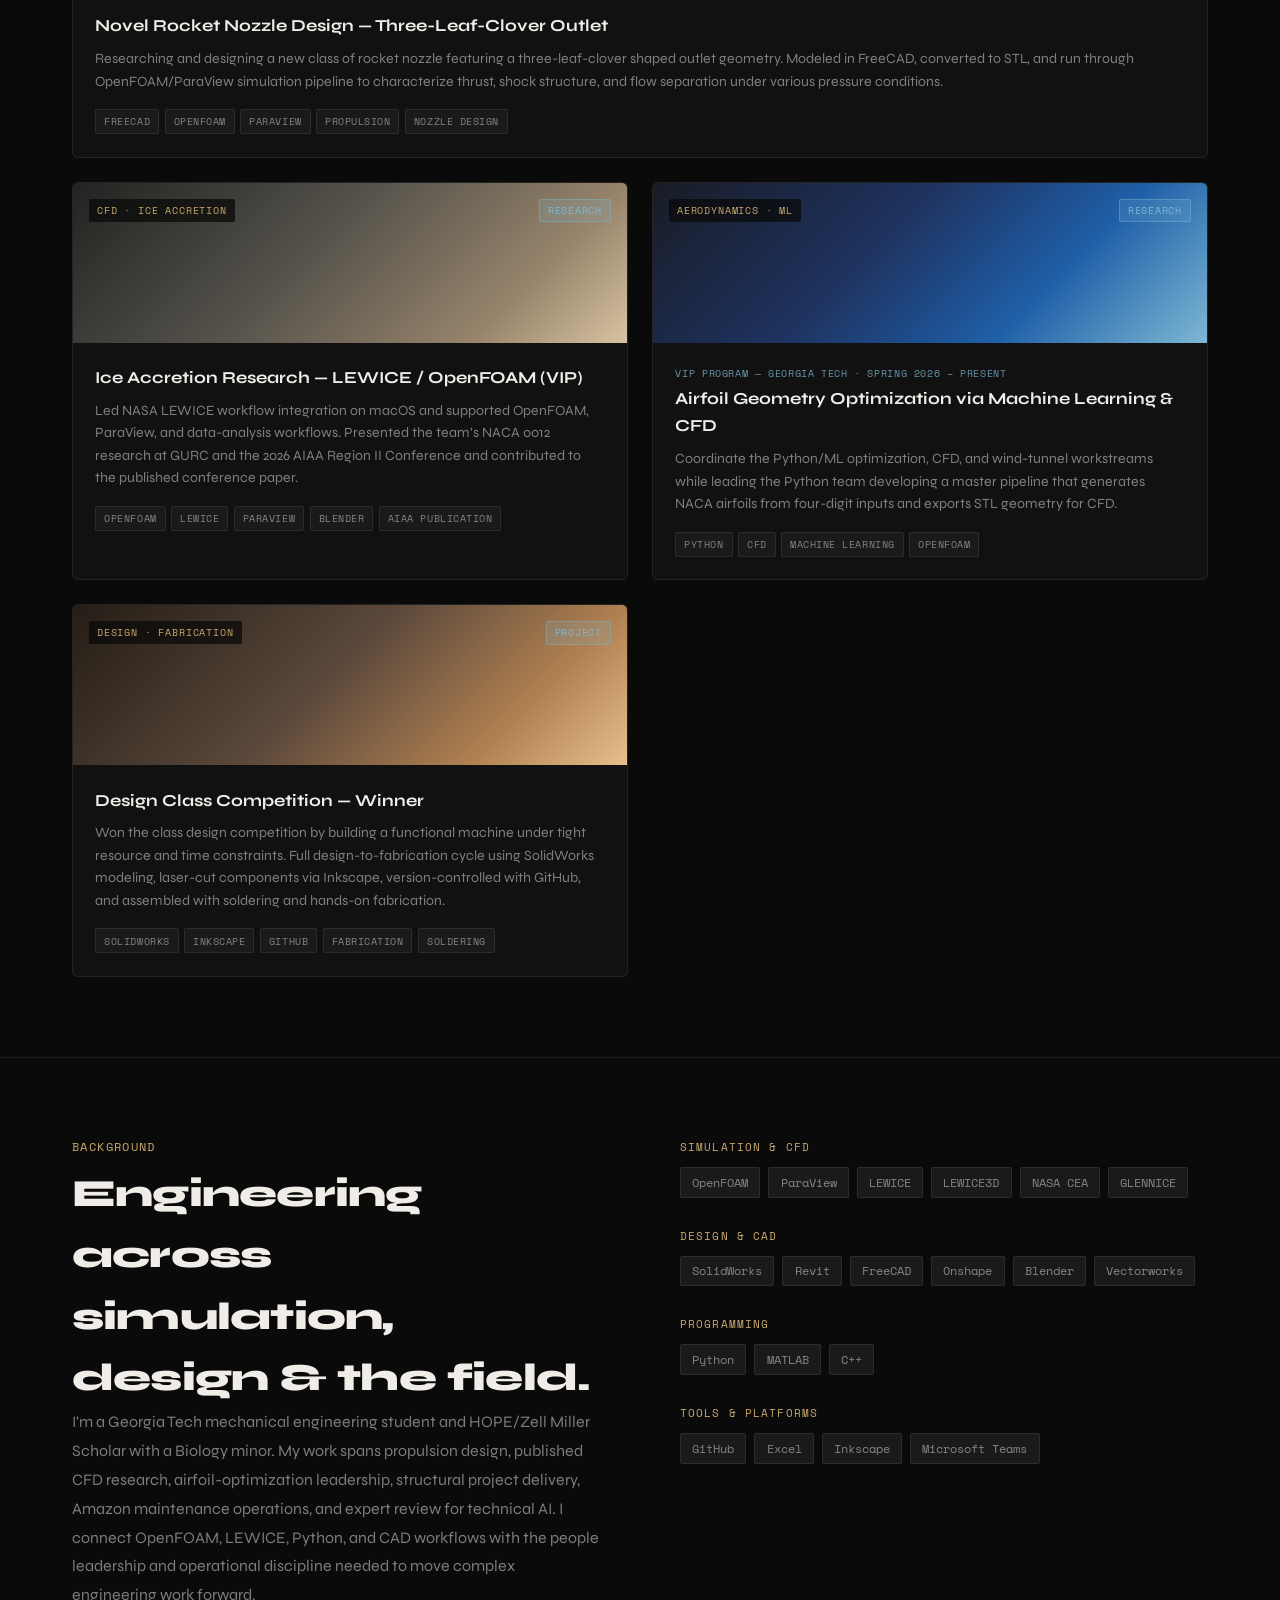
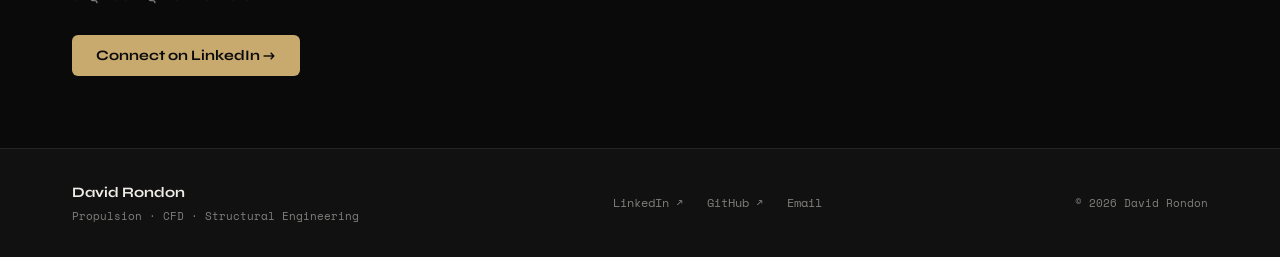
==== commit 33df17e3: "Update portfolio with 2026 experience and research" ====
--- a/index.html
+++ b/index.html
@@ -4,7 +4,7 @@
   <meta charset="UTF-8" />
   <meta name="viewport" content="width=device-width, initial-scale=1.0" />
   <title>David Rondon | Propulsion · CFD · Aerospace Systems</title>
-  <meta name="description" content="Mechanical engineering student focused on propulsion, CFD, and aerospace systems." />
+  <meta name="description" content="Georgia Tech mechanical engineering student working across propulsion, CFD, aerospace research, engineering management, and technical AI." />
   <meta name="keywords" content="rocket propulsion, CFD, OpenFOAM, aerospace engineering, nozzle design" />
   <meta name="theme-color" content="#0a0a0a" />
   <link rel="preconnect" href="https://fonts.googleapis.com" />
@@ -548,13 +548,14 @@
         <span class="name-first">David</span>
         <span class="name-last">Rondon</span>
       </h1>
-      <p class="hero-desc">Mechanical engineering student at Georgia Tech with hands-on experience in structural engineering, CFD research, and propulsion systems design — ready to contribute on Day 1.</p>
+      <p class="hero-desc">Georgia Tech mechanical engineering student combining propulsion and CFD research with structural design, engineering operations, and technical AI experience.</p>
       <div class="hero-tags">
         <span class="htag">Rocket Propulsion</span>
         <span class="htag">CFD / OpenFOAM</span>
         <span class="htag">Nozzle Design</span>
         <span class="htag">Structural Engineering</span>
-        <span class="htag">Revit · SolidWorks</span>
+        <span class="htag">Engineering Management</span>
+        <span class="htag">Python · Revit · SolidWorks</span>
       </div>
       <div class="hero-actions">
         <a href="#projects" class="btn-primary">View Projects →</a>
@@ -612,15 +613,40 @@
         <div class="exp-meta">
           <p class="exp-period">Summer 2026</p>
           <p class="exp-company">AMAZON</p>
-          <p class="exp-location">Project Manager</p>
+          <p class="exp-location">Maintenance Operations · Engineering Management</p>
         </div>
         <div class="exp-body">
           <h3 class="exp-role">Area Maintenance Manager Intern</h3>
           <ul class="exp-bullets">
-            <li>COMING SOON.</li>
+            <li>Managed people and projects within site maintenance operations, performed audits, and maintained site-wide data in internal software.</li>
+            <li>Supported preparation for an upcoming technical change while gaining firsthand insight into designing equipment for maintainability.</li>
           </ul>
           <div class="exp-skills">
-            <span class="exp-skill">Project Management</span>
+            <span class="exp-skill">People Leadership</span>
+            <span class="exp-skill">Maintenance Operations</span>
+            <span class="exp-skill">Audits</span>
+            <span class="exp-skill">Data Management</span>
+            <span class="exp-skill">Maintainability</span>
+          </div>
+        </div>
+      </div>
+
+      <div class="exp-item">
+        <div class="exp-meta">
+          <p class="exp-period">Spring 2026 – Present</p>
+          <p class="exp-company">Handshake AI Fellowship</p>
+          <p class="exp-location">Architecture · Engineering · Construction</p>
+        </div>
+        <div class="exp-body">
+          <h3 class="exp-role">AI Trainer — AEC Expert</h3>
+          <ul class="exp-bullets">
+            <li>Review complex architecture, engineering, and construction model outputs and provide expert feedback to improve technical AI understanding.</li>
+          </ul>
+          <div class="exp-skills">
+            <span class="exp-skill">Technical AI</span>
+            <span class="exp-skill">AEC</span>
+            <span class="exp-skill">Expert Review</span>
+            <span class="exp-skill">Model Evaluation</span>
           </div>
         </div>
       </div>
@@ -674,7 +700,7 @@
 
       <div class="exp-item">
         <div class="exp-meta">
-          <p class="exp-period">Spring 2024 – Present</p>
+          <p class="exp-period">Spring 2024 – Spring 2026</p>
           <p class="exp-company">Papa Johns</p>
           <p class="exp-location">Project Manager</p>
         </div>
@@ -730,7 +756,7 @@
       </article>
  
       <article class="project-card">
-        <a href="/research/ice-accretion-research/" class="card-link">
+        <a href="/projects/ice-accretion-research/" class="card-link">
           <div class="card-thumb">
             <div class="thumb-fill" style="--thumb-color: linear-gradient(135deg, #14181b, #52504a 42%, #97846b 78%, #d8c3a1);"></div>
             <div class="thumb-overlay"></div>
@@ -739,7 +765,7 @@
           </div>
           <div class="card-body">
             <h3 class="card-title">Ice Accretion Research — LEWICE / OpenFOAM (VIP)</h3>
-            <p class="card-desc">Led integration of NASA LEWICE Ice Accretion software on macOS for the team, ran airfoil geometries from Blender through the full OpenFOAM + ParaView pipeline, and visualized and plotted accretion data in Excel. Presented findings at GURC and published a paper at the AIAA Region II Conference.</p>
+            <p class="card-desc">Led NASA LEWICE workflow integration on macOS and supported OpenFOAM, ParaView, and data-analysis workflows. Presented the team’s NACA 0012 research at GURC and the 2026 AIAA Region II Conference and contributed to the published conference paper.</p>
             <div class="card-tags">
               <span class="ctag">OpenFOAM</span><span class="ctag">LEWICE</span><span class="ctag">ParaView</span><span class="ctag">Blender</span><span class="ctag">AIAA Publication</span>
             </div>
@@ -756,9 +782,9 @@
             <span class="card-research-badge">Research</span>
           </div>
           <div class="card-body">
-            <p class="card-venue">VIP Program — Georgia Tech · Spring 2026</p>
+            <p class="card-venue">VIP Program — Georgia Tech · Spring 2026 – Present</p>
             <h3 class="card-title">Airfoil Geometry Optimization via Machine Learning & CFD</h3>
-            <p class="card-desc">Applying machine learning techniques alongside CFD simulations to optimize airfoil geometries for improved aerodynamic performance. Active VIP research program at Georgia Tech.</p>
+            <p class="card-desc">Coordinate the Python/ML optimization, CFD, and wind-tunnel workstreams while leading the Python team developing a master pipeline that generates NACA airfoils from four-digit inputs and exports STL geometry for CFD.</p>
             <div class="card-tags">
               <span class="ctag">Python</span><span class="ctag">CFD</span><span class="ctag">Machine Learning</span><span class="ctag">OpenFOAM</span>
             </div>
@@ -797,7 +823,7 @@
       <div class="about-text">
         <p class="section-label">Background</p>
         <h2 class="section-title">Engineering across<br>simulation, design &amp; the field.</h2>
-        <p class="about-body">I'm a mechanical engineering student at Georgia Tech (Biology minor) with two structural engineering internships, published CFD research, and hands-on propulsion design experience. I bridge rigorous simulation work — OpenFOAM, LEWICE, Python pipelines — with real structural project delivery using Revit. My management background adds a layer of leadership and operational discipline that I bring into every team setting.</p>
+        <p class="about-body">I'm a Georgia Tech mechanical engineering student and HOPE/Zell Miller Scholar with a Biology minor. My work spans propulsion design, published CFD research, airfoil-optimization leadership, structural project delivery, Amazon maintenance operations, and expert review for technical AI. I connect OpenFOAM, LEWICE, Python, and CAD workflows with the people leadership and operational discipline needed to move complex engineering work forward.</p>
         <a href="https://www.linkedin.com/in/david-rondon-08573b288" class="btn-primary" target="_blank" rel="noopener">Connect on LinkedIn →</a>
       </div>
       <div class="about-skills">
@@ -810,7 +836,7 @@
         <div class="skill-group">
           <p class="sg-label">Design &amp; CAD</p>
           <div class="sg-items">
-            <span>SolidWorks</span><span>Revit</span><span>FreeCAD</span><span>Onshape</span><span>Blender</span>
+            <span>SolidWorks</span><span>Revit</span><span>FreeCAD</span><span>Onshape</span><span>Blender</span><span>Vectorworks</span>
           </div>
         </div>
         <div class="skill-group">
@@ -840,6 +866,7 @@
     </div>
     <div class="footer-links">
       <a href="https://www.linkedin.com/in/david-rondon-08573b288" target="_blank" rel="noopener">LinkedIn ↗</a>
+      <a href="https://github.com/DRondonski" target="_blank" rel="noopener">GitHub ↗</a>
       <a href="mailto:drondonski@gmail.com">Email</a>
     </div>
     <p class="footer-copy">© 2026 David Rondon</p>
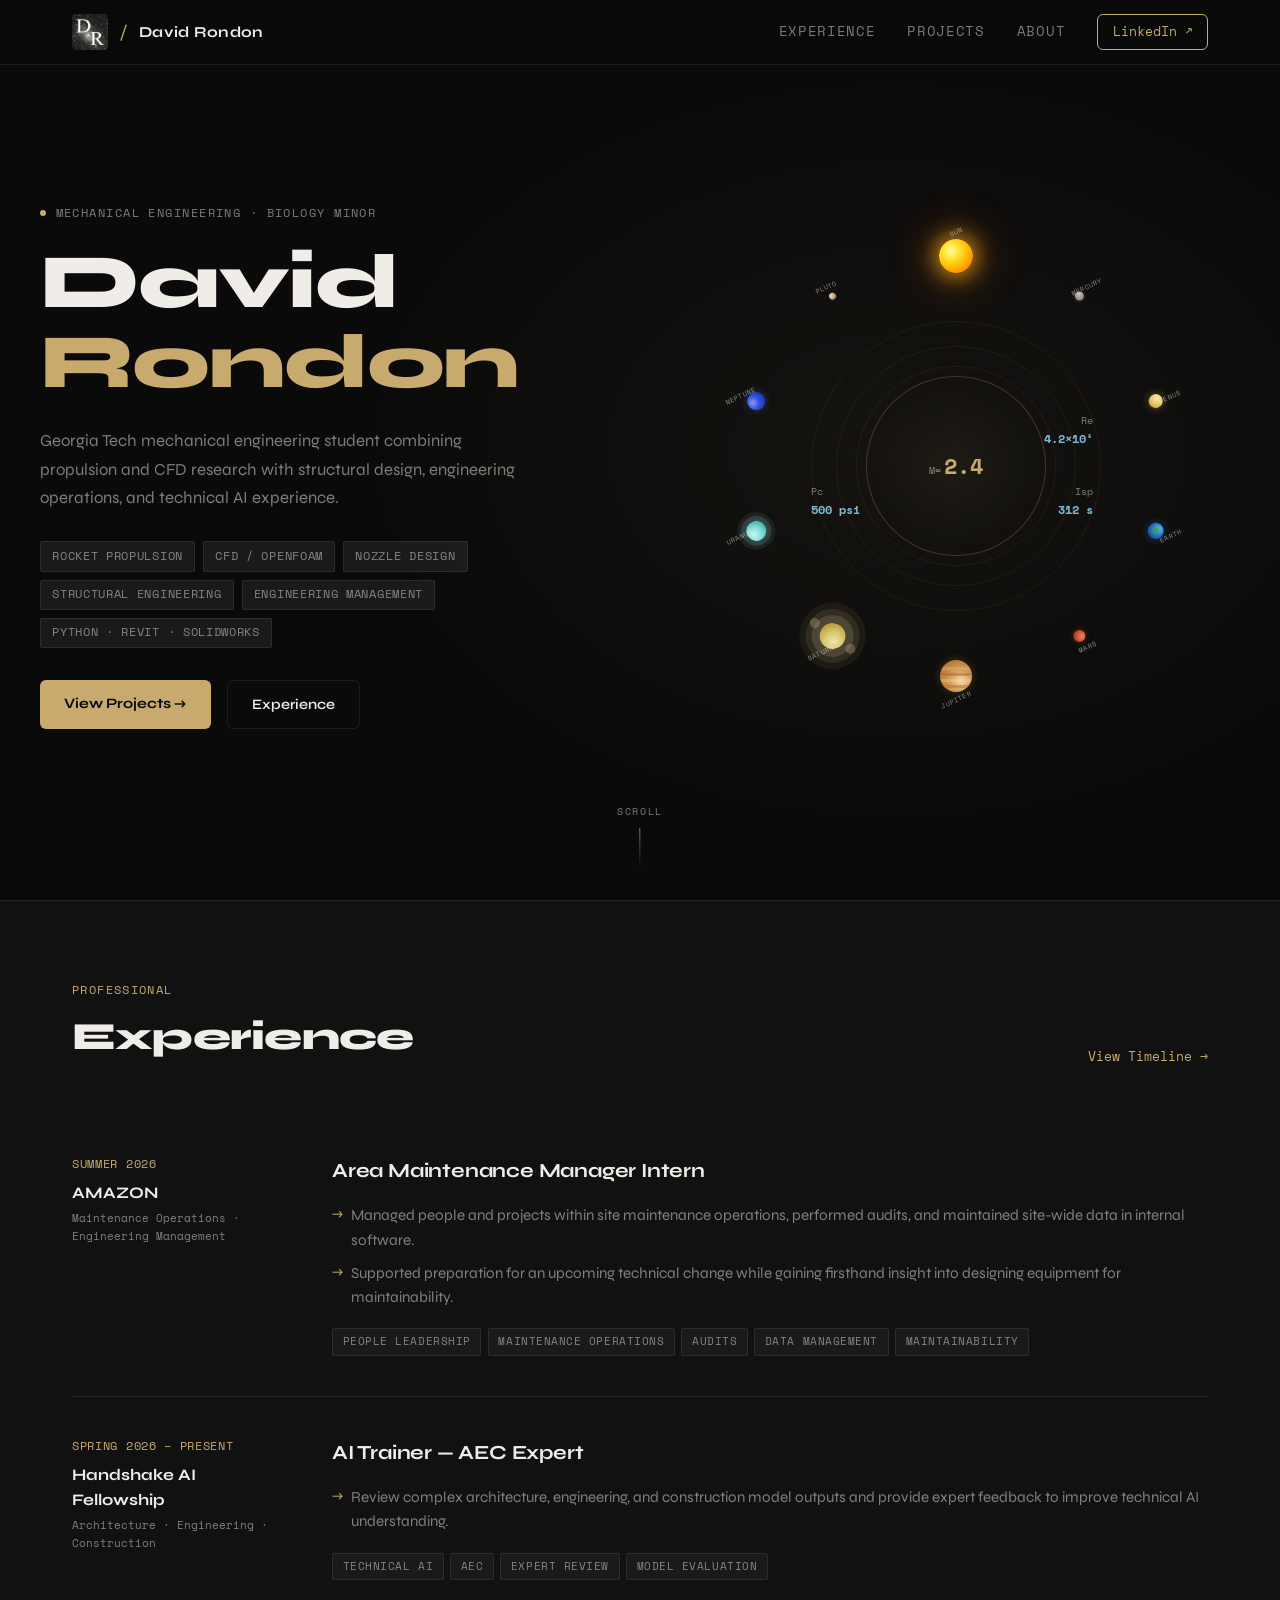
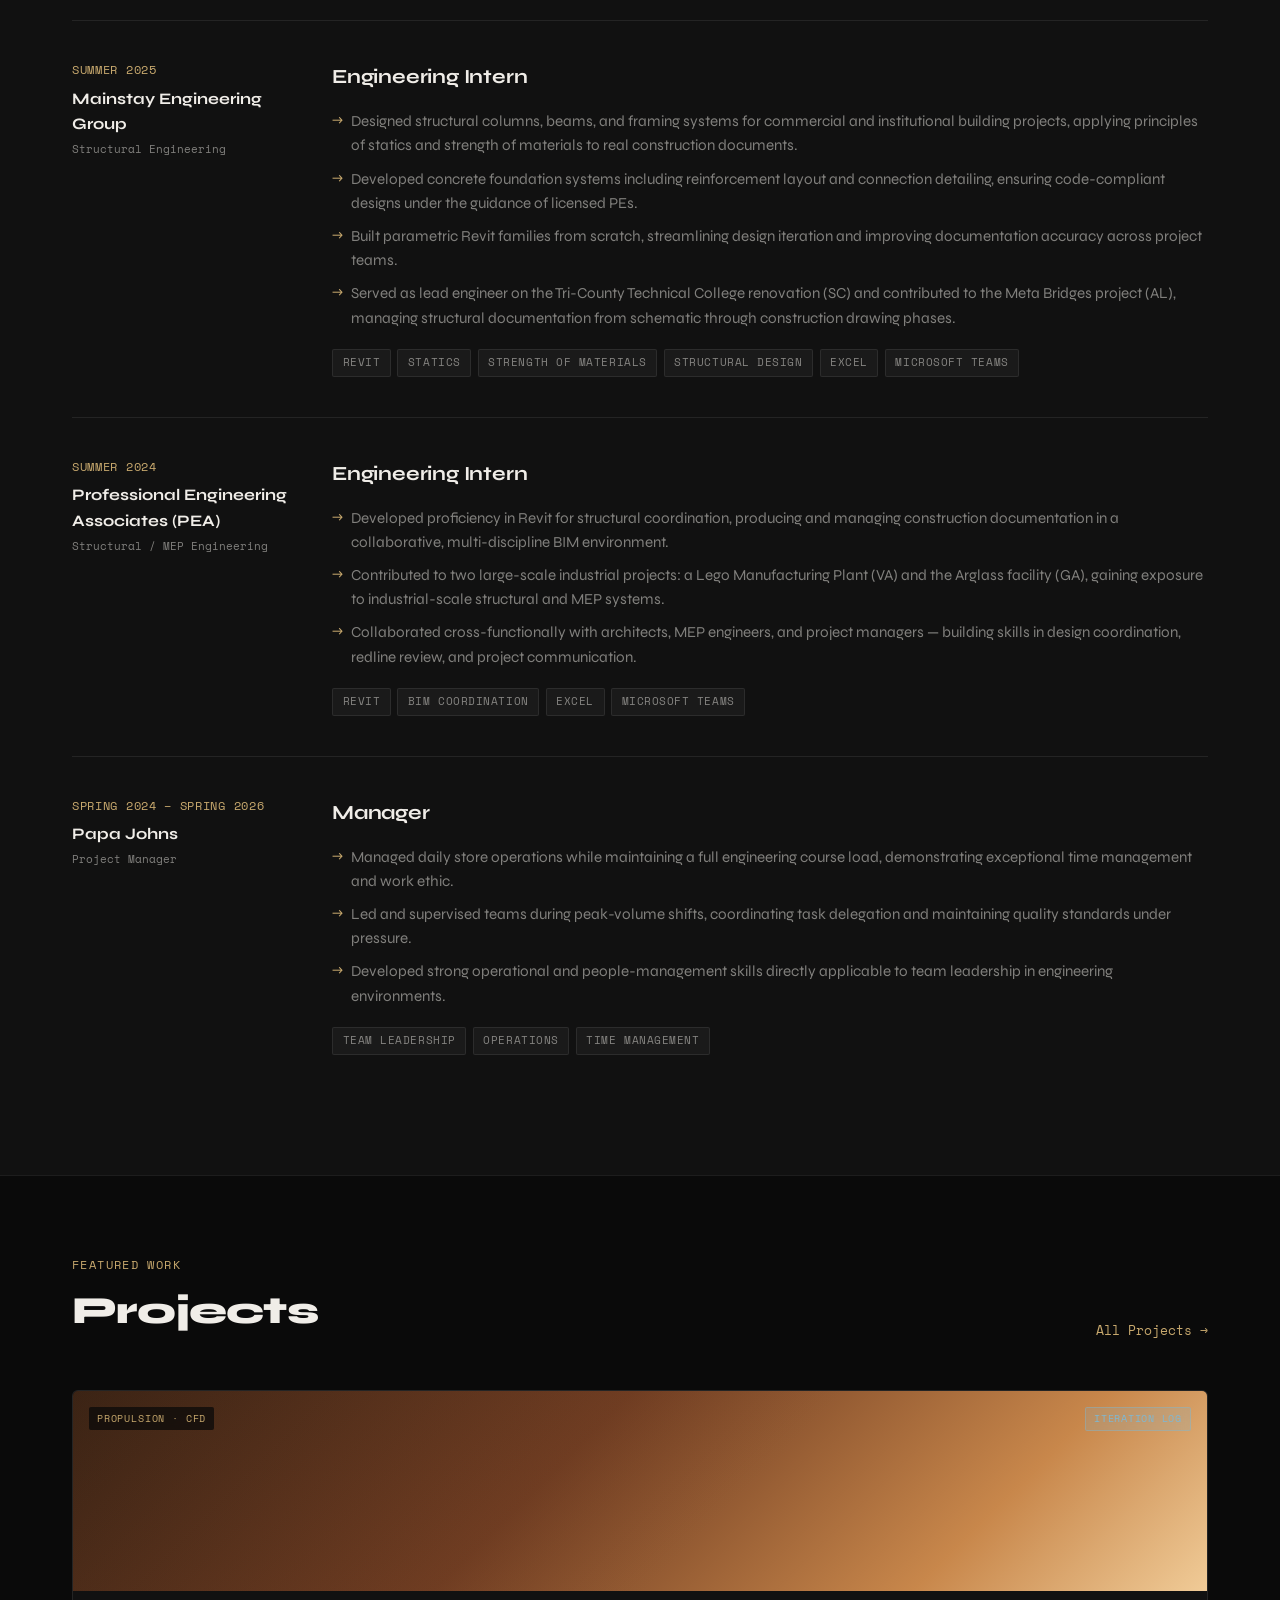
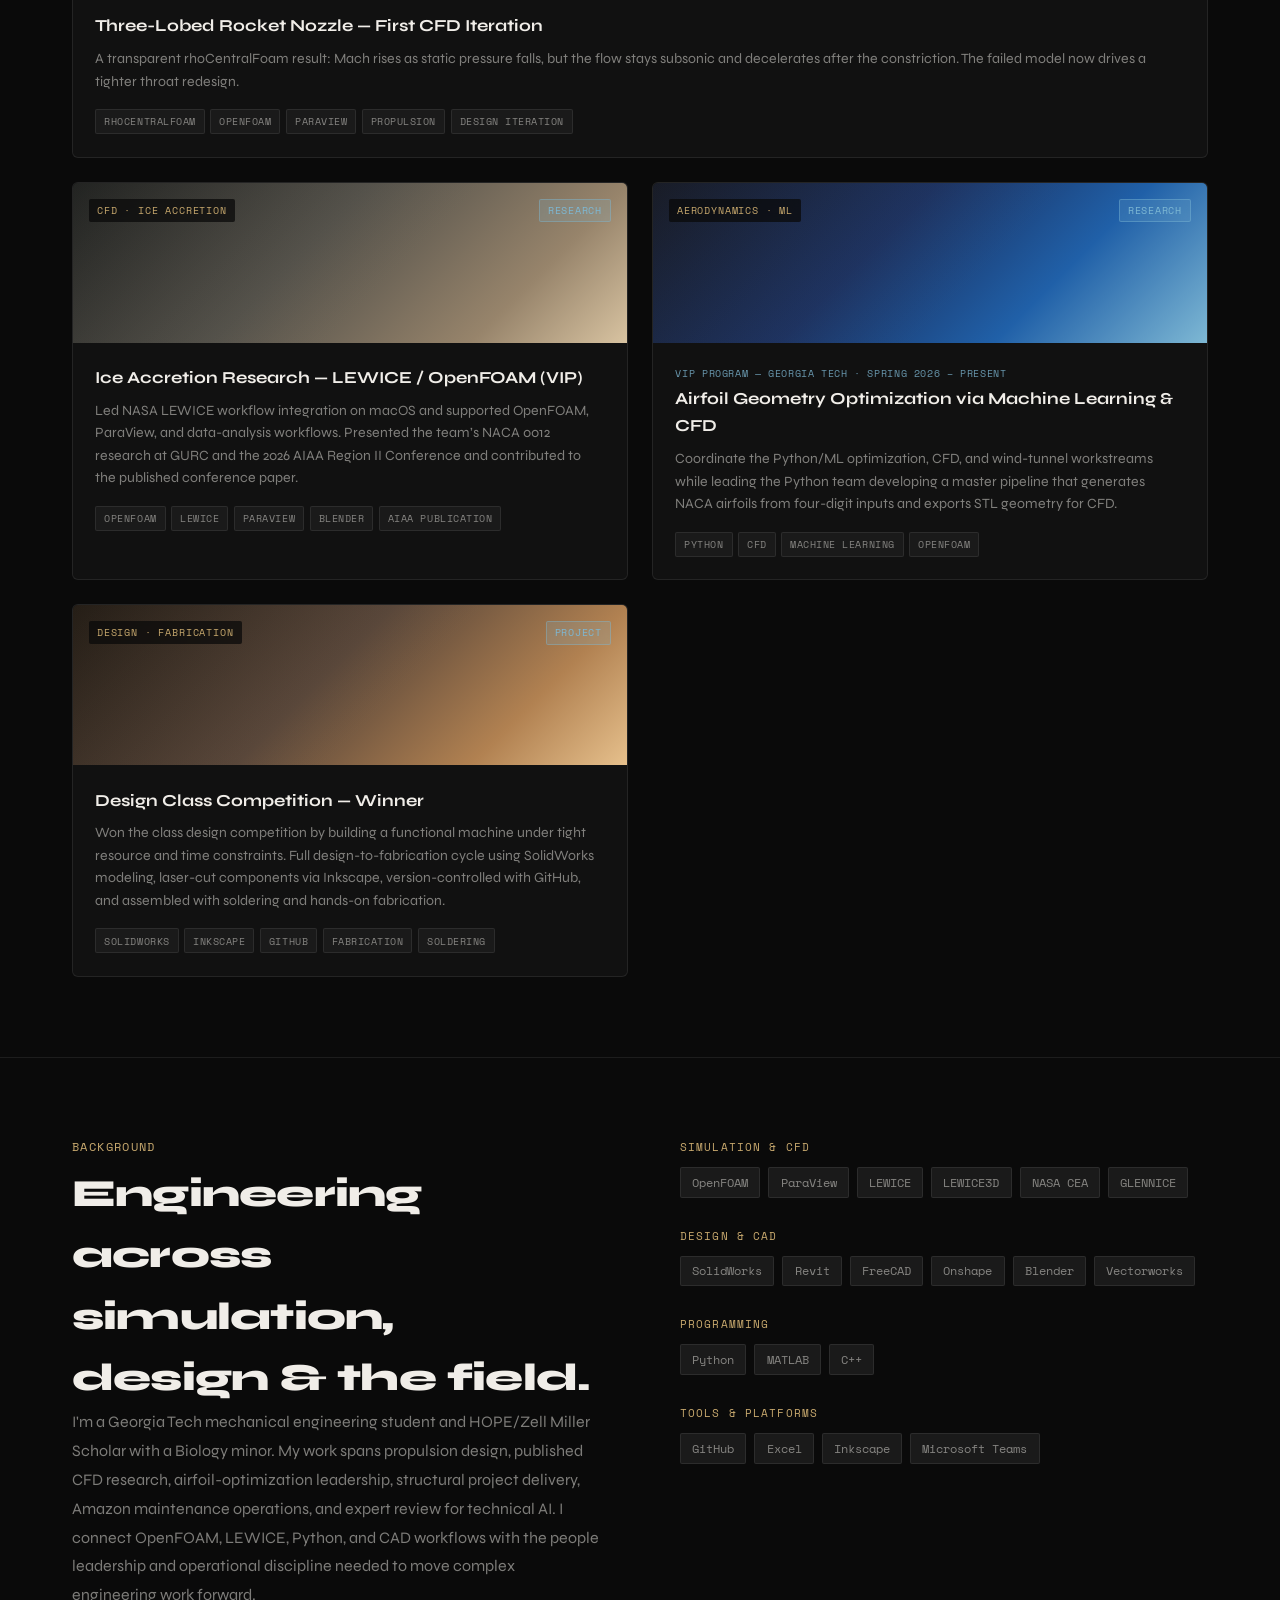
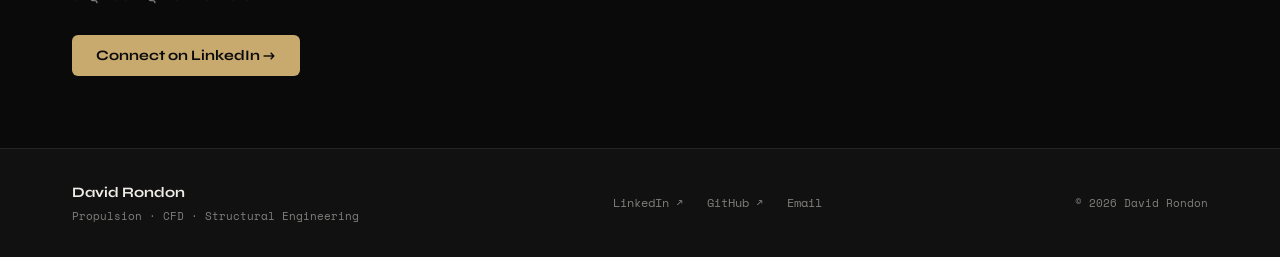
==== commit 5ae9f2d2: "Document failed three-lobed nozzle CFD iteration" ====
--- a/index.html
+++ b/index.html
@@ -742,14 +742,14 @@
           <div class="card-thumb">
             <div class="thumb-fill" style="--thumb-color: linear-gradient(135deg, #2f180d, #6d3a20 42%, #c8874b 78%, #f0cb97);"></div>
             <div class="thumb-overlay"></div>
-            <span class="card-category">Propulsion · Design</span>
-            <span class="card-research-badge">Project</span>
+            <span class="card-category">Propulsion · CFD</span>
+            <span class="card-research-badge">Iteration Log</span>
           </div>
           <div class="card-body">
-            <h3 class="card-title">Novel Rocket Nozzle Design — Three-Leaf-Clover Outlet</h3>
-            <p class="card-desc">Researching and designing a new class of rocket nozzle featuring a three-leaf-clover shaped outlet geometry. Modeled in FreeCAD, converted to STL, and run through OpenFOAM/ParaView simulation pipeline to characterize thrust, shock structure, and flow separation under various pressure conditions.</p>
+            <h3 class="card-title">Three-Lobed Rocket Nozzle — First CFD Iteration</h3>
+            <p class="card-desc">A transparent rhoCentralFoam result: Mach rises as static pressure falls, but the flow stays subsonic and decelerates after the constriction. The failed model now drives a tighter throat redesign.</p>
             <div class="card-tags">
-              <span class="ctag">FreeCAD</span><span class="ctag">OpenFOAM</span><span class="ctag">ParaView</span><span class="ctag">Propulsion</span><span class="ctag">Nozzle Design</span>
+              <span class="ctag">rhoCentralFoam</span><span class="ctag">OpenFOAM</span><span class="ctag">ParaView</span><span class="ctag">Propulsion</span><span class="ctag">Design Iteration</span>
             </div>
           </div>
         </a>
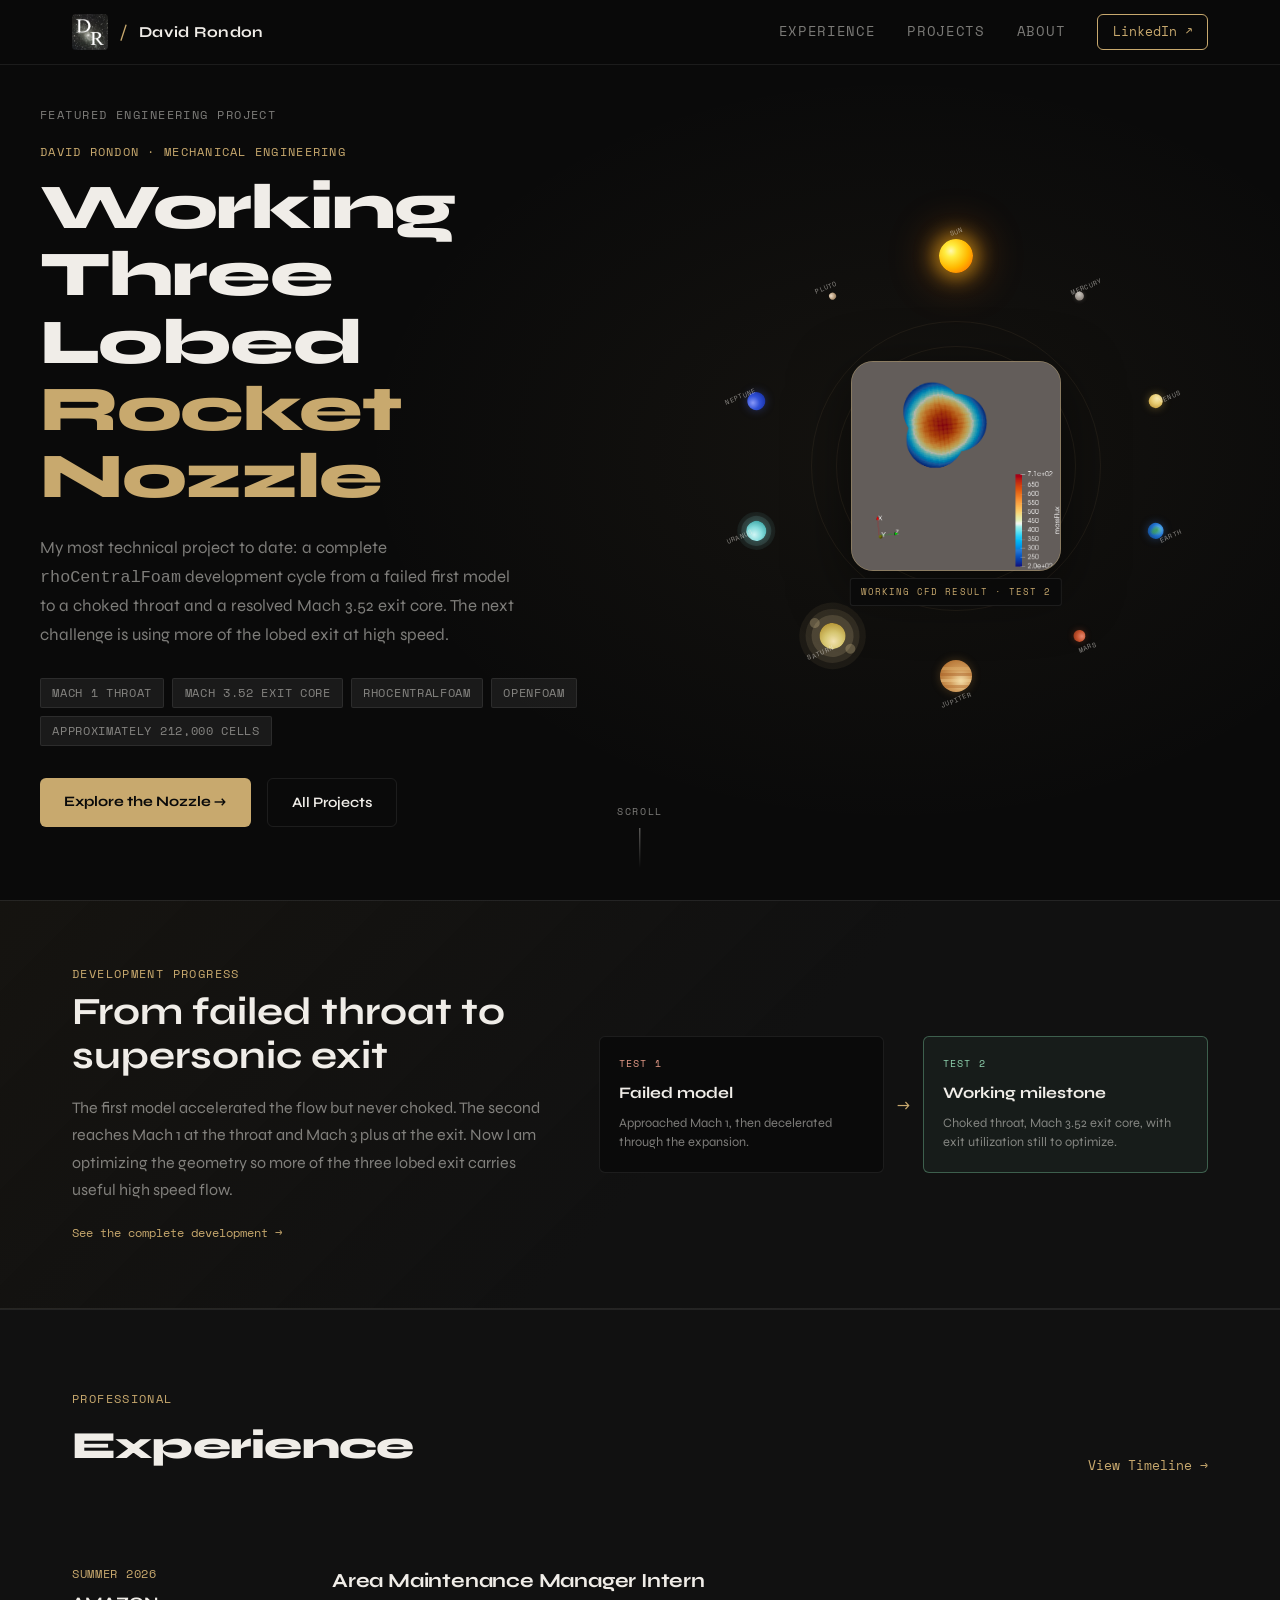
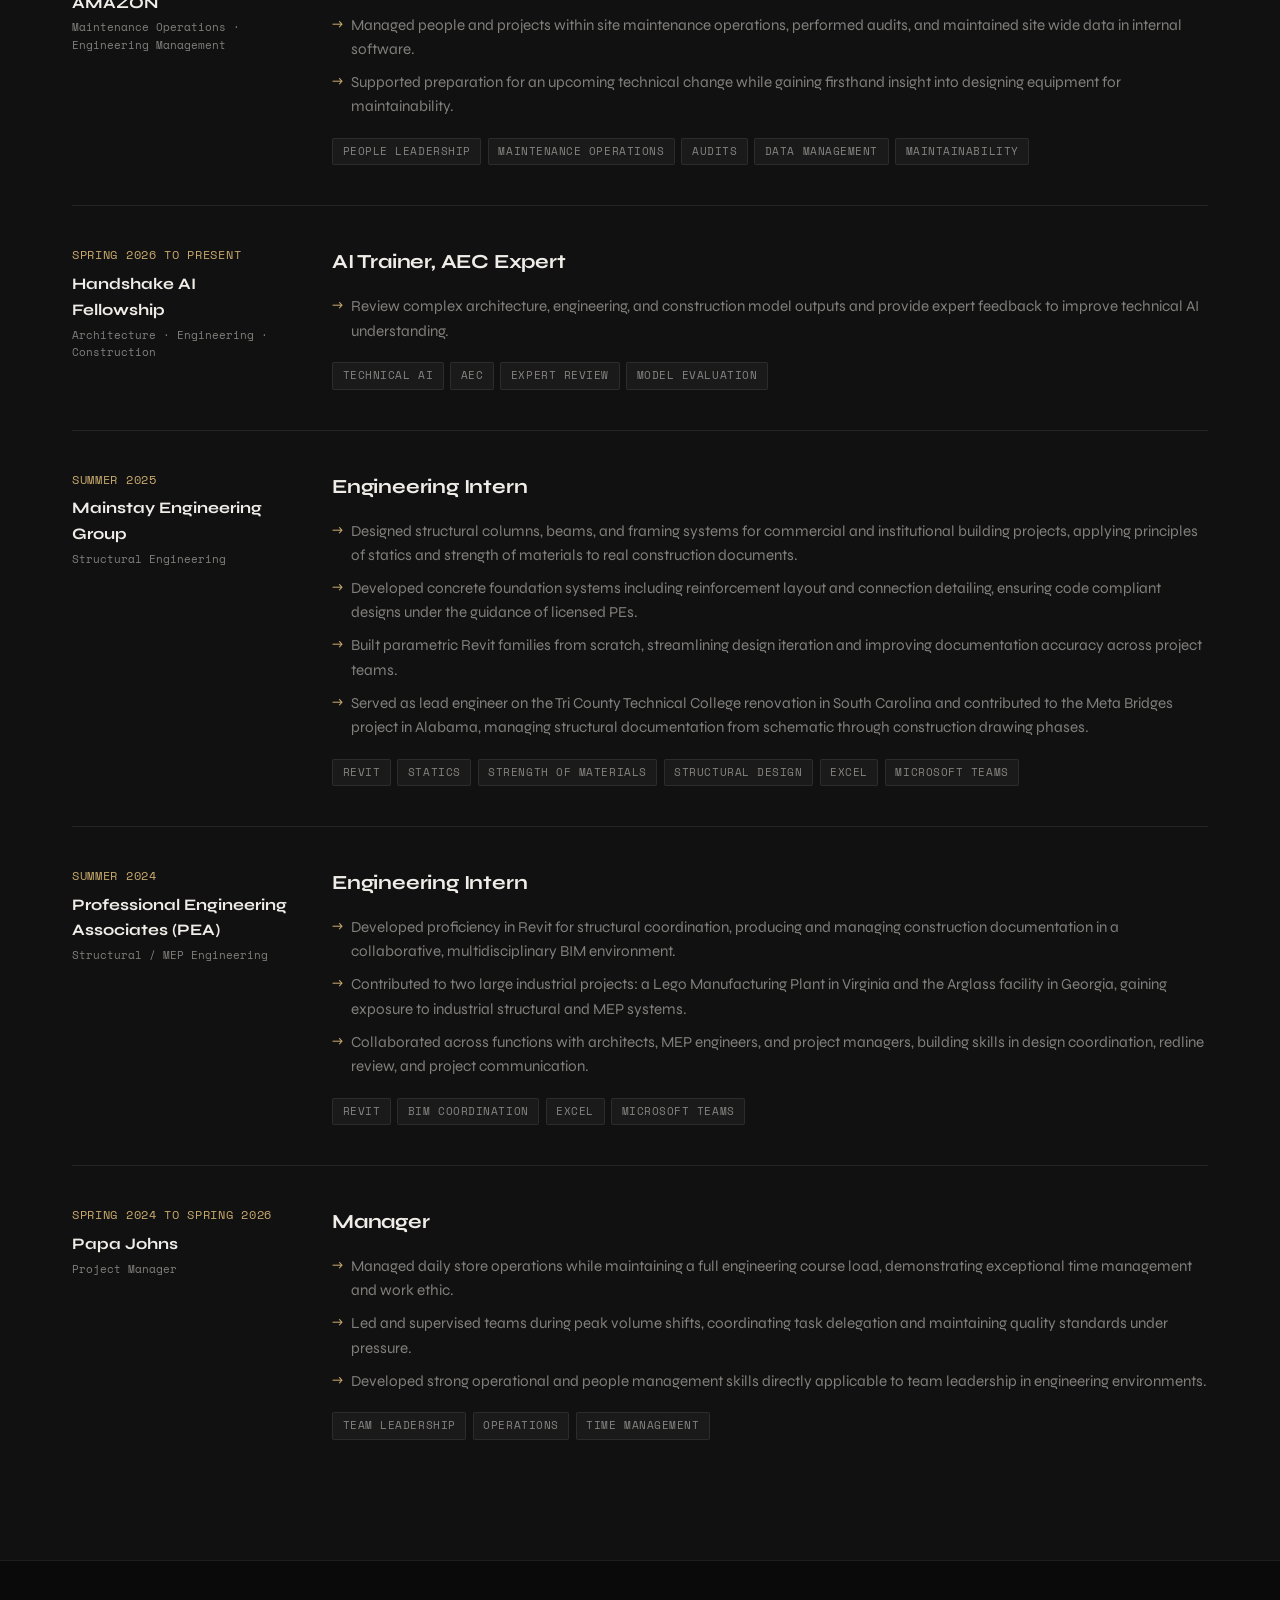
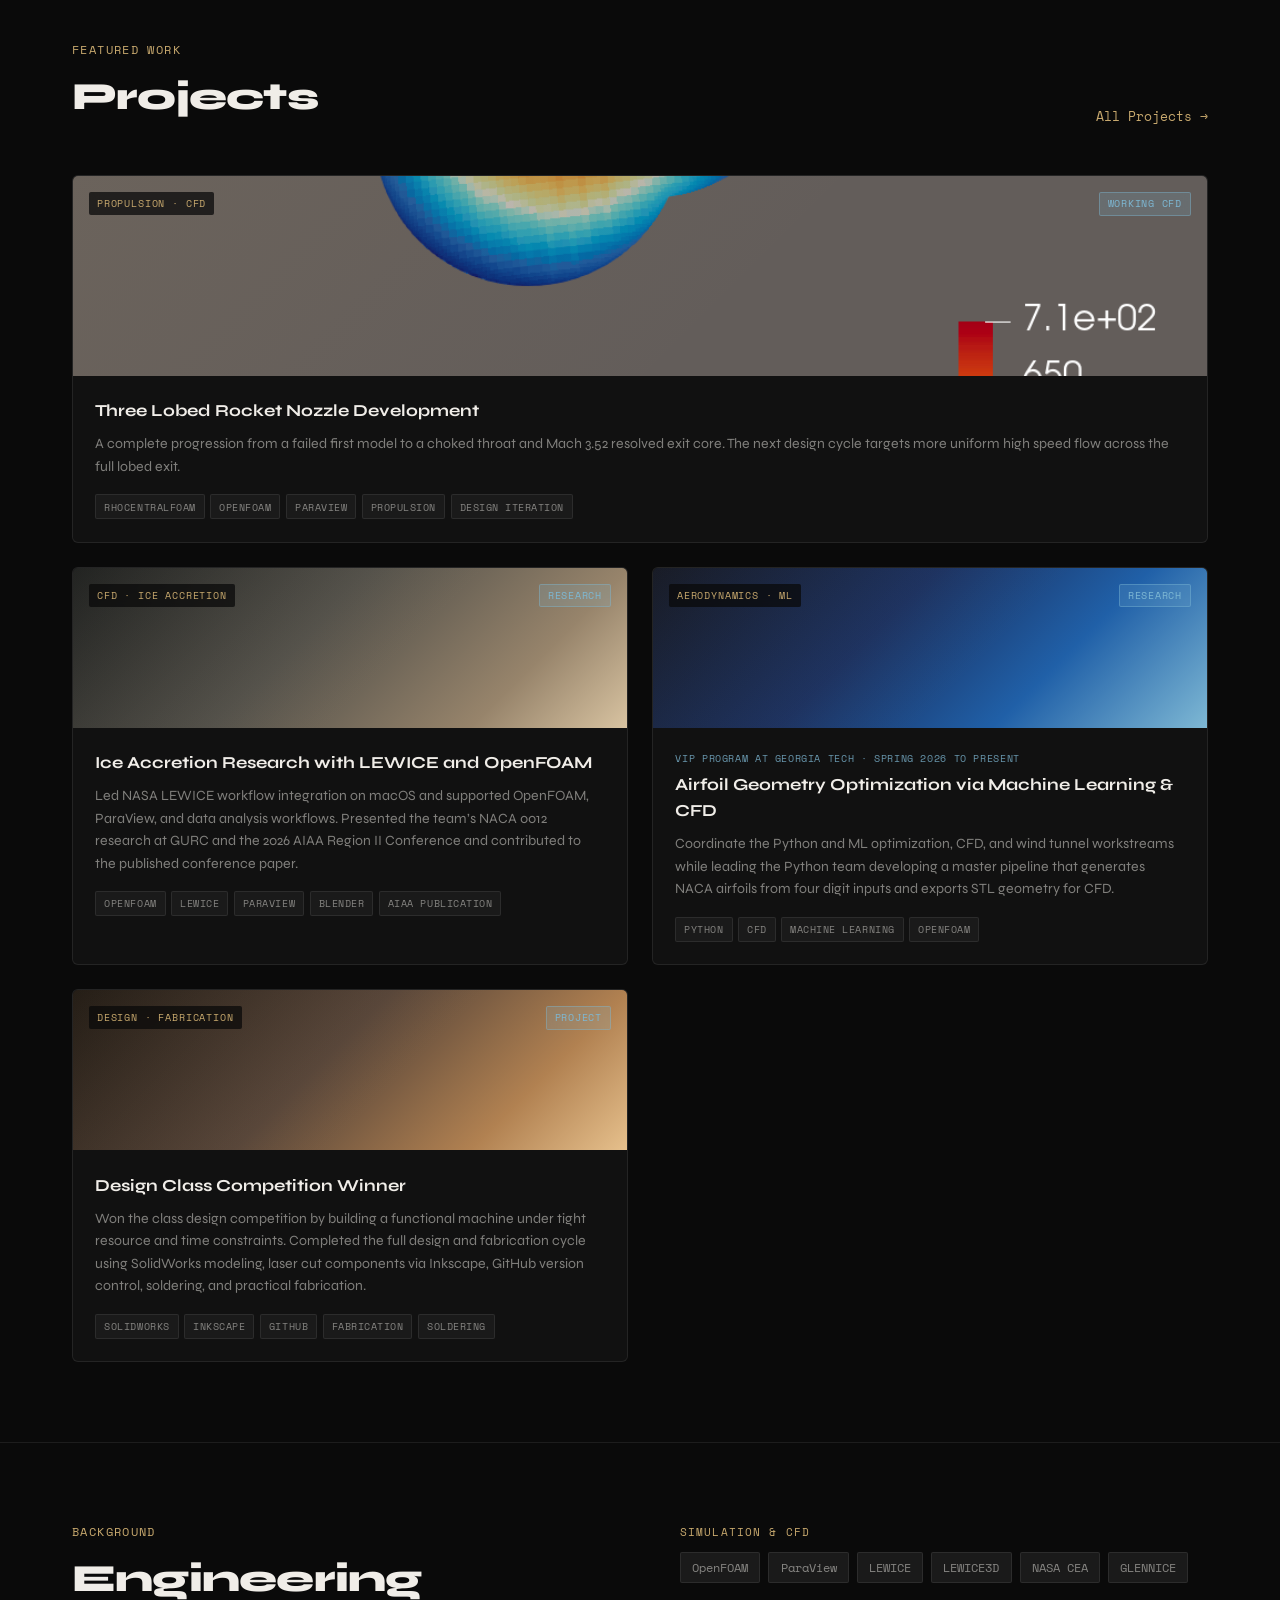
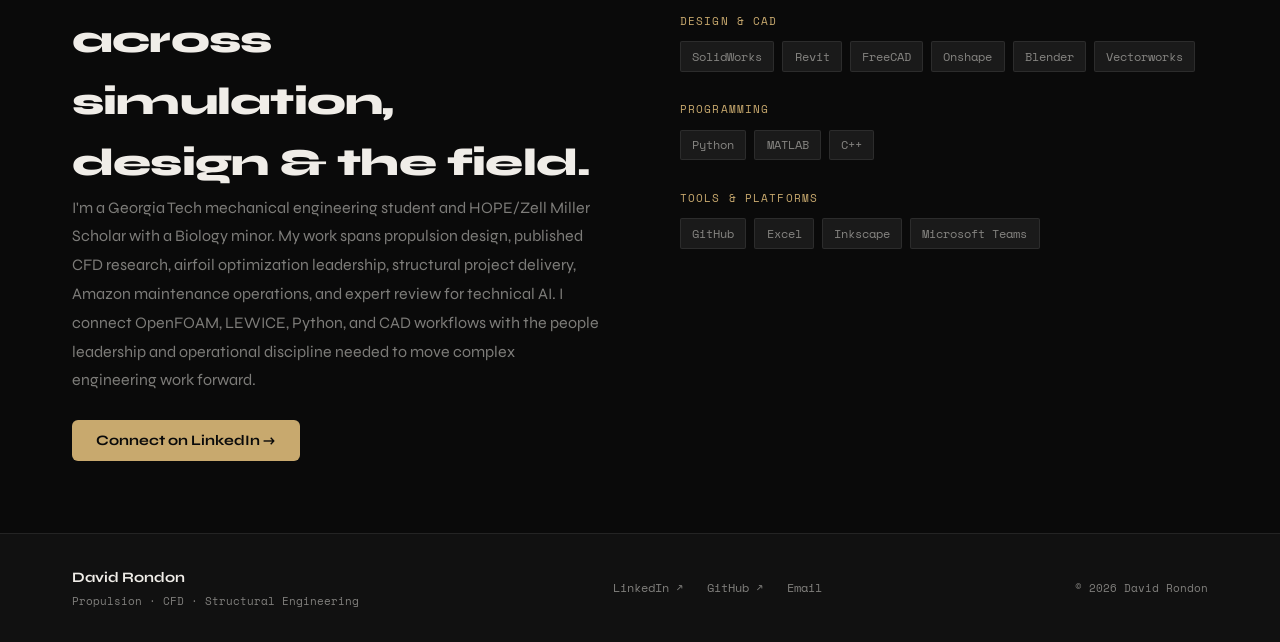
==== commit 7bc74dde: "Feature working lobed nozzle CFD results" ====
--- a/index.html
+++ b/index.html
@@ -109,20 +109,23 @@
   letter-spacing: 0.12em; text-transform: uppercase;
   color: var(--text-muted); margin-bottom: 1.2rem;
 }
-.eyebrow-dot {
-  width: 6px; height: 6px; border-radius: 50%;
-  background: var(--accent);
-  animation: pulse 2s ease-in-out infinite;
-}
-@keyframes pulse {
-  0%,100% { opacity: 1; transform: scale(1); }
-  50% { opacity: 0.5; transform: scale(0.8); }
-}
 .hero-name {
   font-family: var(--font-display); font-weight: 800;
   font-size: clamp(3rem, 6vw, 5rem);
   line-height: 1.05; letter-spacing: -0.02em;
   margin-bottom: 1.5rem;
+}
+.hero-project-title {
+  max-width: 650px;
+  font-size: clamp(2.65rem, 5vw, 4.6rem);
+}
+.hero-byline {
+  margin-bottom: 0.8rem;
+  font-family: var(--font-mono);
+  font-size: 0.72rem;
+  letter-spacing: 0.11em;
+  text-transform: uppercase;
+  color: var(--accent);
 }
 .name-first { display: block; }
 .name-last { display: block; color: var(--accent); }
@@ -240,6 +243,47 @@
 .vs-1 { top: 20%; right: -3rem; text-align: right; }
 .vs-2 { bottom: 20%; right: -3rem; text-align: right; }
 .vs-3 { bottom: 20%; left: -3.5rem; }
+.featured-nozzle-frame {
+  width: 210px;
+  height: 210px;
+  border: 0;
+  border-radius: 22px;
+  background: #625e5a;
+  color: var(--text);
+  text-decoration: none;
+  box-shadow: 0 18px 60px rgba(0,0,0,0.55);
+  transition: transform 0.25s ease, box-shadow 0.25s ease;
+}
+.featured-nozzle-frame:hover {
+  transform: translateY(-4px);
+  box-shadow: 0 24px 72px rgba(0,0,0,0.65);
+}
+.featured-nozzle-frame .visual-ring {
+  z-index: -1;
+}
+.featured-nozzle-image {
+  width: 100%;
+  height: 100%;
+  object-fit: cover;
+  border: 1px solid rgba(200,169,110,0.4);
+  border-radius: 22px;
+}
+.featured-nozzle-label {
+  position: absolute;
+  left: 50%;
+  bottom: -2.2rem;
+  transform: translateX(-50%);
+  width: max-content;
+  padding: 0.35rem 0.65rem;
+  border: 1px solid var(--border);
+  border-radius: 3px;
+  background: rgba(10,10,10,0.9);
+  font-family: var(--font-mono);
+  font-size: 0.58rem;
+  letter-spacing: 0.11em;
+  text-transform: uppercase;
+  color: var(--accent);
+}
 .hero-scroll-hint {
   position: absolute; bottom: 2rem; left: 50%; transform: translateX(-50%);
   display: flex; flex-direction: column; align-items: center; gap: 0.5rem;
@@ -287,6 +331,84 @@
 .section-link:hover { opacity: 0.7; }
 
 /* ============================================================
+   NOZZLE PROGRESS
+   ============================================================ */
+.section-nozzle-progress {
+  border-top: 1px solid var(--border);
+  border-bottom: 1px solid var(--border);
+  background: linear-gradient(135deg, rgba(200,169,110,0.06), var(--surface) 55%);
+}
+.nozzle-progress-inner {
+  max-width: 1200px;
+  margin: 0 auto;
+  padding: 4rem 2rem;
+  display: grid;
+  grid-template-columns: minmax(0, 1.1fr) minmax(0, 1.4fr);
+  gap: 3rem;
+  align-items: center;
+}
+.nozzle-progress-copy h2 {
+  max-width: 520px;
+  margin-bottom: 1rem;
+  font-family: var(--font-display);
+  font-size: clamp(1.8rem, 3vw, 2.7rem);
+  line-height: 1.15;
+}
+.nozzle-progress-copy p:not(.section-label) {
+  max-width: 560px;
+  color: var(--text-muted);
+  line-height: 1.7;
+}
+.nozzle-progress-track {
+  display: grid;
+  grid-template-columns: minmax(0, 1fr) auto minmax(0, 1fr);
+  gap: 0.8rem;
+  align-items: stretch;
+}
+.home-progress-step {
+  padding: 1.2rem;
+  border: 1px solid var(--border);
+  border-radius: var(--radius);
+  background: var(--bg);
+}
+.home-progress-step span {
+  display: block;
+  margin-bottom: 0.5rem;
+  font-family: var(--font-mono);
+  font-size: 0.62rem;
+  letter-spacing: 0.12em;
+  text-transform: uppercase;
+  color: #e39a87;
+}
+.home-progress-step strong {
+  display: block;
+  margin-bottom: 0.5rem;
+  font-family: var(--font-display);
+}
+.home-progress-step p {
+  color: var(--text-muted);
+  font-size: 0.8rem;
+  line-height: 1.55;
+}
+.home-progress-step--working {
+  border-color: rgba(113,185,149,0.42);
+  background: rgba(113,185,149,0.07);
+}
+.home-progress-step--working span { color: #8fd2ae; }
+.home-progress-arrow {
+  align-self: center;
+  color: var(--accent);
+}
+.nozzle-progress-link {
+  display: inline-block;
+  margin-top: 1.25rem;
+  color: var(--accent);
+  font-family: var(--font-mono);
+  font-size: 0.78rem;
+  text-decoration: none;
+}
+
+/* ============================================================
    EXPERIENCE SECTION
    ============================================================ */
 .section-experience {
@@ -375,6 +497,13 @@
 .thumb-fill {
   position: absolute; inset: 0;
   background: var(--thumb-color, var(--surface2));
+}
+.card-thumb-image {
+  position: absolute;
+  inset: 0;
+  width: 100%;
+  height: 100%;
+  object-fit: cover;
 }
 .thumb-overlay {
   position: absolute; inset: 0;
@@ -502,7 +631,9 @@
    ============================================================ */
 @media (max-width: 900px) {
   .hero-inner { grid-template-columns: 1fr; }
-  .hero-visual { display: none; }
+  .hero-visual { display: flex; margin-top: 0.5rem; }
+  .hero-scroll-hint { display: none; }
+  .nozzle-progress-inner { grid-template-columns: 1fr; gap: 2rem; }
   .project-grid { grid-template-columns: 1fr; }
   .project-card--featured { grid-column: span 1; }
   .about-inner { grid-template-columns: 1fr; gap: 3rem; }
@@ -513,6 +644,8 @@
 @media (max-width: 640px) {
   .nav-links { display: none; }
   .solar-scene { width: 300px; height: 300px; }
+  .nozzle-progress-track { grid-template-columns: 1fr; }
+  .home-progress-arrow { justify-self: center; transform: rotate(90deg); }
   .orbit { width: 270px; height: 270px; margin-top: -135px; margin-left: -135px; }
 }
 </style>
@@ -541,25 +674,24 @@
   <div class="hero-inner">
     <div class="hero-content">
       <p class="hero-eyebrow">
-        <span class="eyebrow-dot"></span>
-        Mechanical Engineering · Biology Minor
+        Featured Engineering Project
       </p>
-      <h1 class="hero-name">
-        <span class="name-first">David</span>
-        <span class="name-last">Rondon</span>
+      <p class="hero-byline">David Rondon · Mechanical Engineering</p>
+      <h1 class="hero-name hero-project-title">
+        <span class="name-first">Working Three Lobed</span>
+        <span class="name-last">Rocket Nozzle</span>
       </h1>
-      <p class="hero-desc">Georgia Tech mechanical engineering student combining propulsion and CFD research with structural design, engineering operations, and technical AI experience.</p>
+      <p class="hero-desc">My most technical project to date: a complete <code>rhoCentralFoam</code> development cycle from a failed first model to a choked throat and a resolved Mach 3.52 exit core. The next challenge is using more of the lobed exit at high speed.</p>
       <div class="hero-tags">
-        <span class="htag">Rocket Propulsion</span>
-        <span class="htag">CFD / OpenFOAM</span>
-        <span class="htag">Nozzle Design</span>
-        <span class="htag">Structural Engineering</span>
-        <span class="htag">Engineering Management</span>
-        <span class="htag">Python · Revit · SolidWorks</span>
+        <span class="htag">Mach 1 Throat</span>
+        <span class="htag">Mach 3.52 Exit Core</span>
+        <span class="htag">rhoCentralFoam</span>
+        <span class="htag">OpenFOAM</span>
+        <span class="htag">Approximately 212,000 Cells</span>
       </div>
       <div class="hero-actions">
-        <a href="#projects" class="btn-primary">View Projects →</a>
-        <a href="#experience" class="btn-ghost">Experience</a>
+        <a href="/projects/novel-rocket-nozzle-design/" class="btn-primary">Explore the Nozzle →</a>
+        <a href="#projects" class="btn-ghost">All Projects</a>
       </div>
     </div>
     <div class="hero-visual">
@@ -574,24 +706,43 @@
         <div class="orbit" style="--start:252deg"><div class="planet planet-uranus"></div><div class="planet-label">Uranus</div></div>
         <div class="orbit" style="--start:288deg"><div class="planet planet-neptune"></div><div class="planet-label">Neptune</div></div>
         <div class="orbit" style="--start:324deg"><div class="planet planet-pluto"></div><div class="planet-label">Pluto</div></div>
-        <div class="visual-frame">
+        <a href="/projects/novel-rocket-nozzle-design/" class="visual-frame featured-nozzle-frame" aria-label="Open the three lobed rocket nozzle development project">
           <div class="visual-ring ring-1"></div>
           <div class="visual-ring ring-2"></div>
           <div class="visual-ring ring-3"></div>
-          <div class="visual-center">
-            <span class="vc-label">M∞</span>
-            <span class="vc-val">2.4</span>
-          </div>
-          <div class="visual-stat vs-1"><span>Re</span><strong>4.2×10⁶</strong></div>
-          <div class="visual-stat vs-2"><span>Isp</span><strong>312 s</strong></div>
-          <div class="visual-stat vs-3"><span>Pc</span><strong>500 psi</strong></div>
-        </div>
+          <img class="featured-nozzle-image" src="/images/projects/tri-lobed-nozzle/lobed-rocket-nozzle-2-mass-flux.png" alt="Mass flux across the three lobed nozzle exit" />
+          <span class="featured-nozzle-label">Working CFD Result · Test 2</span>
+        </a>
       </div>
     </div>
   </div>
   <div class="hero-scroll-hint">
     <span>Scroll</span>
     <div class="scroll-line"></div>
+  </div>
+</section>
+
+<section class="section-nozzle-progress" aria-labelledby="nozzle-progress-title">
+  <div class="nozzle-progress-inner">
+    <div class="nozzle-progress-copy">
+      <p class="section-label">Development Progress</p>
+      <h2 id="nozzle-progress-title">From failed throat to supersonic exit</h2>
+      <p>The first model accelerated the flow but never choked. The second reaches Mach 1 at the throat and Mach 3 plus at the exit. Now I am optimizing the geometry so more of the three lobed exit carries useful high speed flow.</p>
+      <a class="nozzle-progress-link" href="/projects/novel-rocket-nozzle-design/">See the complete development →</a>
+    </div>
+    <div class="nozzle-progress-track">
+      <div class="home-progress-step">
+        <span>Test 1</span>
+        <strong>Failed model</strong>
+        <p>Approached Mach 1, then decelerated through the expansion.</p>
+      </div>
+      <span class="home-progress-arrow" aria-hidden="true">→</span>
+      <div class="home-progress-step home-progress-step--working">
+        <span>Test 2</span>
+        <strong>Working milestone</strong>
+        <p>Choked throat, Mach 3.52 exit core, with exit utilization still to optimize.</p>
+      </div>
+    </div>
   </div>
 </section>
 
@@ -618,7 +769,7 @@
         <div class="exp-body">
           <h3 class="exp-role">Area Maintenance Manager Intern</h3>
           <ul class="exp-bullets">
-            <li>Managed people and projects within site maintenance operations, performed audits, and maintained site-wide data in internal software.</li>
+            <li>Managed people and projects within site maintenance operations, performed audits, and maintained site wide data in internal software.</li>
             <li>Supported preparation for an upcoming technical change while gaining firsthand insight into designing equipment for maintainability.</li>
           </ul>
           <div class="exp-skills">
@@ -633,12 +784,12 @@
 
       <div class="exp-item">
         <div class="exp-meta">
-          <p class="exp-period">Spring 2026 – Present</p>
+          <p class="exp-period">Spring 2026 to Present</p>
           <p class="exp-company">Handshake AI Fellowship</p>
           <p class="exp-location">Architecture · Engineering · Construction</p>
         </div>
         <div class="exp-body">
-          <h3 class="exp-role">AI Trainer — AEC Expert</h3>
+          <h3 class="exp-role">AI Trainer, AEC Expert</h3>
           <ul class="exp-bullets">
             <li>Review complex architecture, engineering, and construction model outputs and provide expert feedback to improve technical AI understanding.</li>
           </ul>
@@ -661,9 +812,9 @@
           <h3 class="exp-role">Engineering Intern</h3>
           <ul class="exp-bullets">
             <li>Designed structural columns, beams, and framing systems for commercial and institutional building projects, applying principles of statics and strength of materials to real construction documents.</li>
-            <li>Developed concrete foundation systems including reinforcement layout and connection detailing, ensuring code-compliant designs under the guidance of licensed PEs.</li>
+            <li>Developed concrete foundation systems including reinforcement layout and connection detailing, ensuring code compliant designs under the guidance of licensed PEs.</li>
             <li>Built parametric Revit families from scratch, streamlining design iteration and improving documentation accuracy across project teams.</li>
-            <li>Served as lead engineer on the Tri-County Technical College renovation (SC) and contributed to the Meta Bridges project (AL), managing structural documentation from schematic through construction drawing phases.</li>
+            <li>Served as lead engineer on the Tri County Technical College renovation in South Carolina and contributed to the Meta Bridges project in Alabama, managing structural documentation from schematic through construction drawing phases.</li>
           </ul>
           <div class="exp-skills">
             <span class="exp-skill">Revit</span>
@@ -685,9 +836,9 @@
         <div class="exp-body">
           <h3 class="exp-role">Engineering Intern</h3>
           <ul class="exp-bullets">
-            <li>Developed proficiency in Revit for structural coordination, producing and managing construction documentation in a collaborative, multi-discipline BIM environment.</li>
-            <li>Contributed to two large-scale industrial projects: a Lego Manufacturing Plant (VA) and the Arglass facility (GA), gaining exposure to industrial-scale structural and MEP systems.</li>
-            <li>Collaborated cross-functionally with architects, MEP engineers, and project managers — building skills in design coordination, redline review, and project communication.</li>
+            <li>Developed proficiency in Revit for structural coordination, producing and managing construction documentation in a collaborative, multidisciplinary BIM environment.</li>
+            <li>Contributed to two large industrial projects: a Lego Manufacturing Plant in Virginia and the Arglass facility in Georgia, gaining exposure to industrial structural and MEP systems.</li>
+            <li>Collaborated across functions with architects, MEP engineers, and project managers, building skills in design coordination, redline review, and project communication.</li>
           </ul>
           <div class="exp-skills">
             <span class="exp-skill">Revit</span>
@@ -700,7 +851,7 @@
 
       <div class="exp-item">
         <div class="exp-meta">
-          <p class="exp-period">Spring 2024 – Spring 2026</p>
+          <p class="exp-period">Spring 2024 to Spring 2026</p>
           <p class="exp-company">Papa Johns</p>
           <p class="exp-location">Project Manager</p>
         </div>
@@ -708,8 +859,8 @@
           <h3 class="exp-role">Manager</h3>
           <ul class="exp-bullets">
             <li>Managed daily store operations while maintaining a full engineering course load, demonstrating exceptional time management and work ethic.</li>
-            <li>Led and supervised teams during peak-volume shifts, coordinating task delegation and maintaining quality standards under pressure.</li>
-            <li>Developed strong operational and people-management skills directly applicable to team leadership in engineering environments.</li>
+            <li>Led and supervised teams during peak volume shifts, coordinating task delegation and maintaining quality standards under pressure.</li>
+            <li>Developed strong operational and people management skills directly applicable to team leadership in engineering environments.</li>
           </ul>
           <div class="exp-skills">
             <span class="exp-skill">Team Leadership</span>
@@ -740,14 +891,14 @@
       <article class="project-card project-card--featured">
         <a href="/projects/novel-rocket-nozzle-design/" class="card-link">
           <div class="card-thumb">
-            <div class="thumb-fill" style="--thumb-color: linear-gradient(135deg, #2f180d, #6d3a20 42%, #c8874b 78%, #f0cb97);"></div>
+            <img class="card-thumb-image" src="/images/projects/tri-lobed-nozzle/lobed-rocket-nozzle-2-mass-flux.png" alt="" />
             <div class="thumb-overlay"></div>
             <span class="card-category">Propulsion · CFD</span>
-            <span class="card-research-badge">Iteration Log</span>
+            <span class="card-research-badge">Working CFD</span>
           </div>
           <div class="card-body">
-            <h3 class="card-title">Three-Lobed Rocket Nozzle — First CFD Iteration</h3>
-            <p class="card-desc">A transparent rhoCentralFoam result: Mach rises as static pressure falls, but the flow stays subsonic and decelerates after the constriction. The failed model now drives a tighter throat redesign.</p>
+            <h3 class="card-title">Three Lobed Rocket Nozzle Development</h3>
+            <p class="card-desc">A complete progression from a failed first model to a choked throat and Mach 3.52 resolved exit core. The next design cycle targets more uniform high speed flow across the full lobed exit.</p>
             <div class="card-tags">
               <span class="ctag">rhoCentralFoam</span><span class="ctag">OpenFOAM</span><span class="ctag">ParaView</span><span class="ctag">Propulsion</span><span class="ctag">Design Iteration</span>
             </div>
@@ -764,8 +915,8 @@
             <span class="card-research-badge">Research</span>
           </div>
           <div class="card-body">
-            <h3 class="card-title">Ice Accretion Research — LEWICE / OpenFOAM (VIP)</h3>
-            <p class="card-desc">Led NASA LEWICE workflow integration on macOS and supported OpenFOAM, ParaView, and data-analysis workflows. Presented the team’s NACA 0012 research at GURC and the 2026 AIAA Region II Conference and contributed to the published conference paper.</p>
+            <h3 class="card-title">Ice Accretion Research with LEWICE and OpenFOAM</h3>
+            <p class="card-desc">Led NASA LEWICE workflow integration on macOS and supported OpenFOAM, ParaView, and data analysis workflows. Presented the team’s NACA 0012 research at GURC and the 2026 AIAA Region II Conference and contributed to the published conference paper.</p>
             <div class="card-tags">
               <span class="ctag">OpenFOAM</span><span class="ctag">LEWICE</span><span class="ctag">ParaView</span><span class="ctag">Blender</span><span class="ctag">AIAA Publication</span>
             </div>
@@ -782,9 +933,9 @@
             <span class="card-research-badge">Research</span>
           </div>
           <div class="card-body">
-            <p class="card-venue">VIP Program — Georgia Tech · Spring 2026 – Present</p>
+            <p class="card-venue">VIP Program at Georgia Tech · Spring 2026 to Present</p>
             <h3 class="card-title">Airfoil Geometry Optimization via Machine Learning & CFD</h3>
-            <p class="card-desc">Coordinate the Python/ML optimization, CFD, and wind-tunnel workstreams while leading the Python team developing a master pipeline that generates NACA airfoils from four-digit inputs and exports STL geometry for CFD.</p>
+            <p class="card-desc">Coordinate the Python and ML optimization, CFD, and wind tunnel workstreams while leading the Python team developing a master pipeline that generates NACA airfoils from four digit inputs and exports STL geometry for CFD.</p>
             <div class="card-tags">
               <span class="ctag">Python</span><span class="ctag">CFD</span><span class="ctag">Machine Learning</span><span class="ctag">OpenFOAM</span>
             </div>
@@ -801,8 +952,8 @@
             <span class="card-research-badge">Project</span>
           </div>
           <div class="card-body">
-            <h3 class="card-title">Design Class Competition — Winner</h3>
-            <p class="card-desc">Won the class design competition by building a functional machine under tight resource and time constraints. Full design-to-fabrication cycle using SolidWorks modeling, laser-cut components via Inkscape, version-controlled with GitHub, and assembled with soldering and hands-on fabrication.</p>
+            <h3 class="card-title">Design Class Competition Winner</h3>
+            <p class="card-desc">Won the class design competition by building a functional machine under tight resource and time constraints. Completed the full design and fabrication cycle using SolidWorks modeling, laser cut components via Inkscape, GitHub version control, soldering, and practical fabrication.</p>
             <div class="card-tags">
               <span class="ctag">SolidWorks</span><span class="ctag">Inkscape</span><span class="ctag">GitHub</span><span class="ctag">Fabrication</span><span class="ctag">Soldering</span>
             </div>
@@ -823,7 +974,7 @@
       <div class="about-text">
         <p class="section-label">Background</p>
         <h2 class="section-title">Engineering across<br>simulation, design &amp; the field.</h2>
-        <p class="about-body">I'm a Georgia Tech mechanical engineering student and HOPE/Zell Miller Scholar with a Biology minor. My work spans propulsion design, published CFD research, airfoil-optimization leadership, structural project delivery, Amazon maintenance operations, and expert review for technical AI. I connect OpenFOAM, LEWICE, Python, and CAD workflows with the people leadership and operational discipline needed to move complex engineering work forward.</p>
+        <p class="about-body">I'm a Georgia Tech mechanical engineering student and HOPE/Zell Miller Scholar with a Biology minor. My work spans propulsion design, published CFD research, airfoil optimization leadership, structural project delivery, Amazon maintenance operations, and expert review for technical AI. I connect OpenFOAM, LEWICE, Python, and CAD workflows with the people leadership and operational discipline needed to move complex engineering work forward.</p>
         <a href="https://www.linkedin.com/in/david-rondon-08573b288" class="btn-primary" target="_blank" rel="noopener">Connect on LinkedIn →</a>
       </div>
       <div class="about-skills">
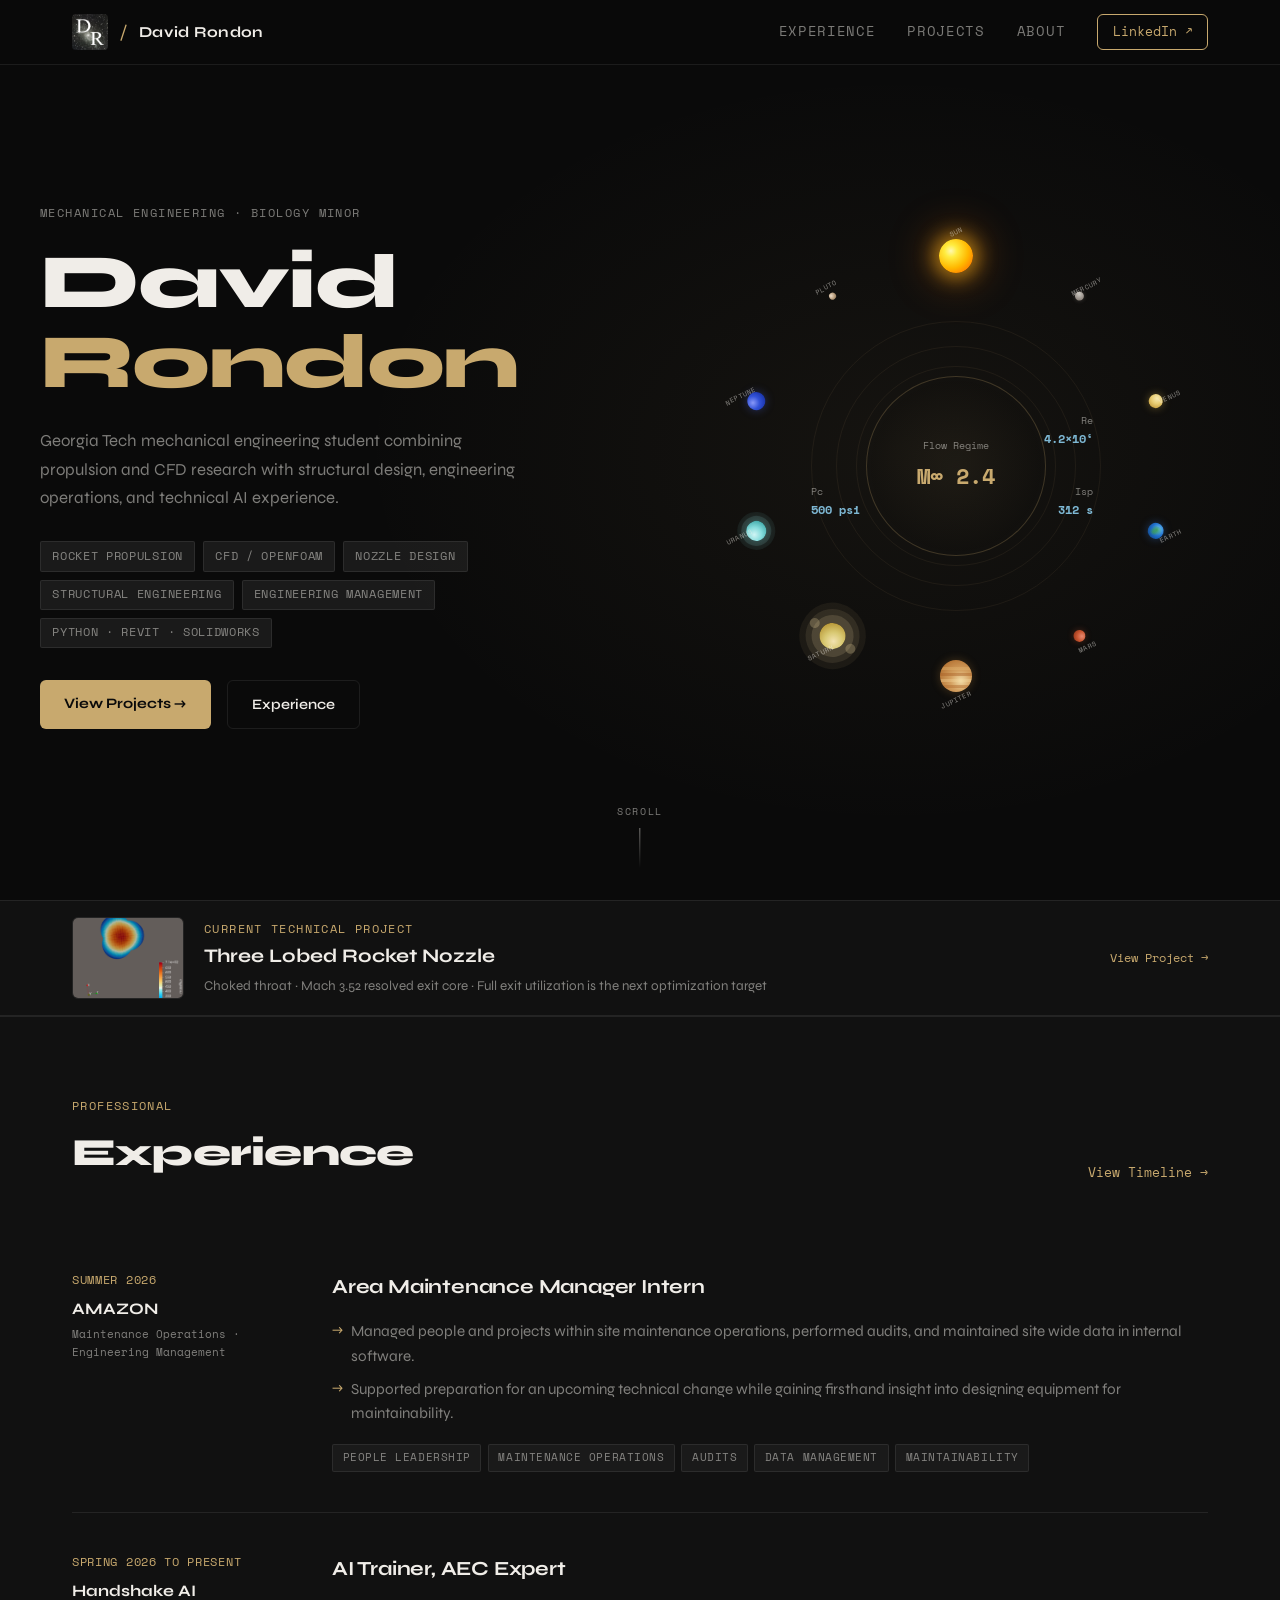
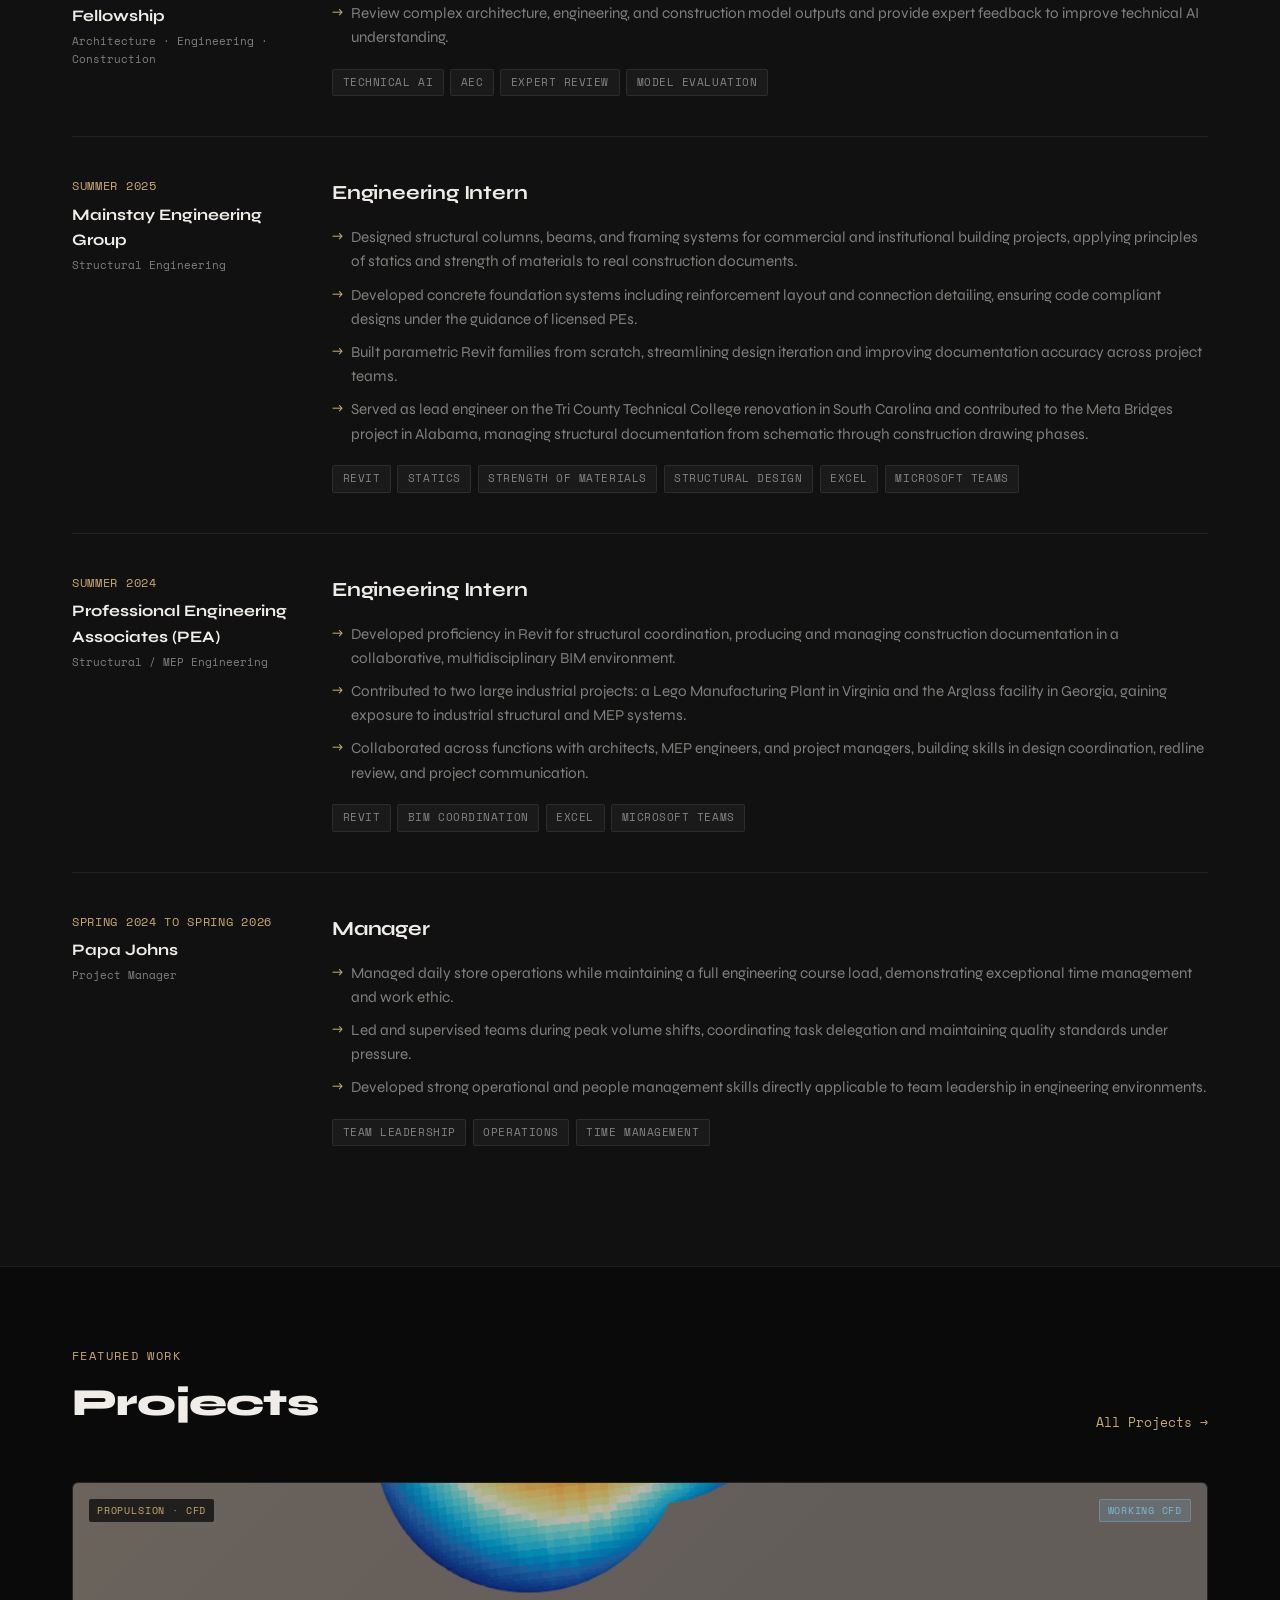
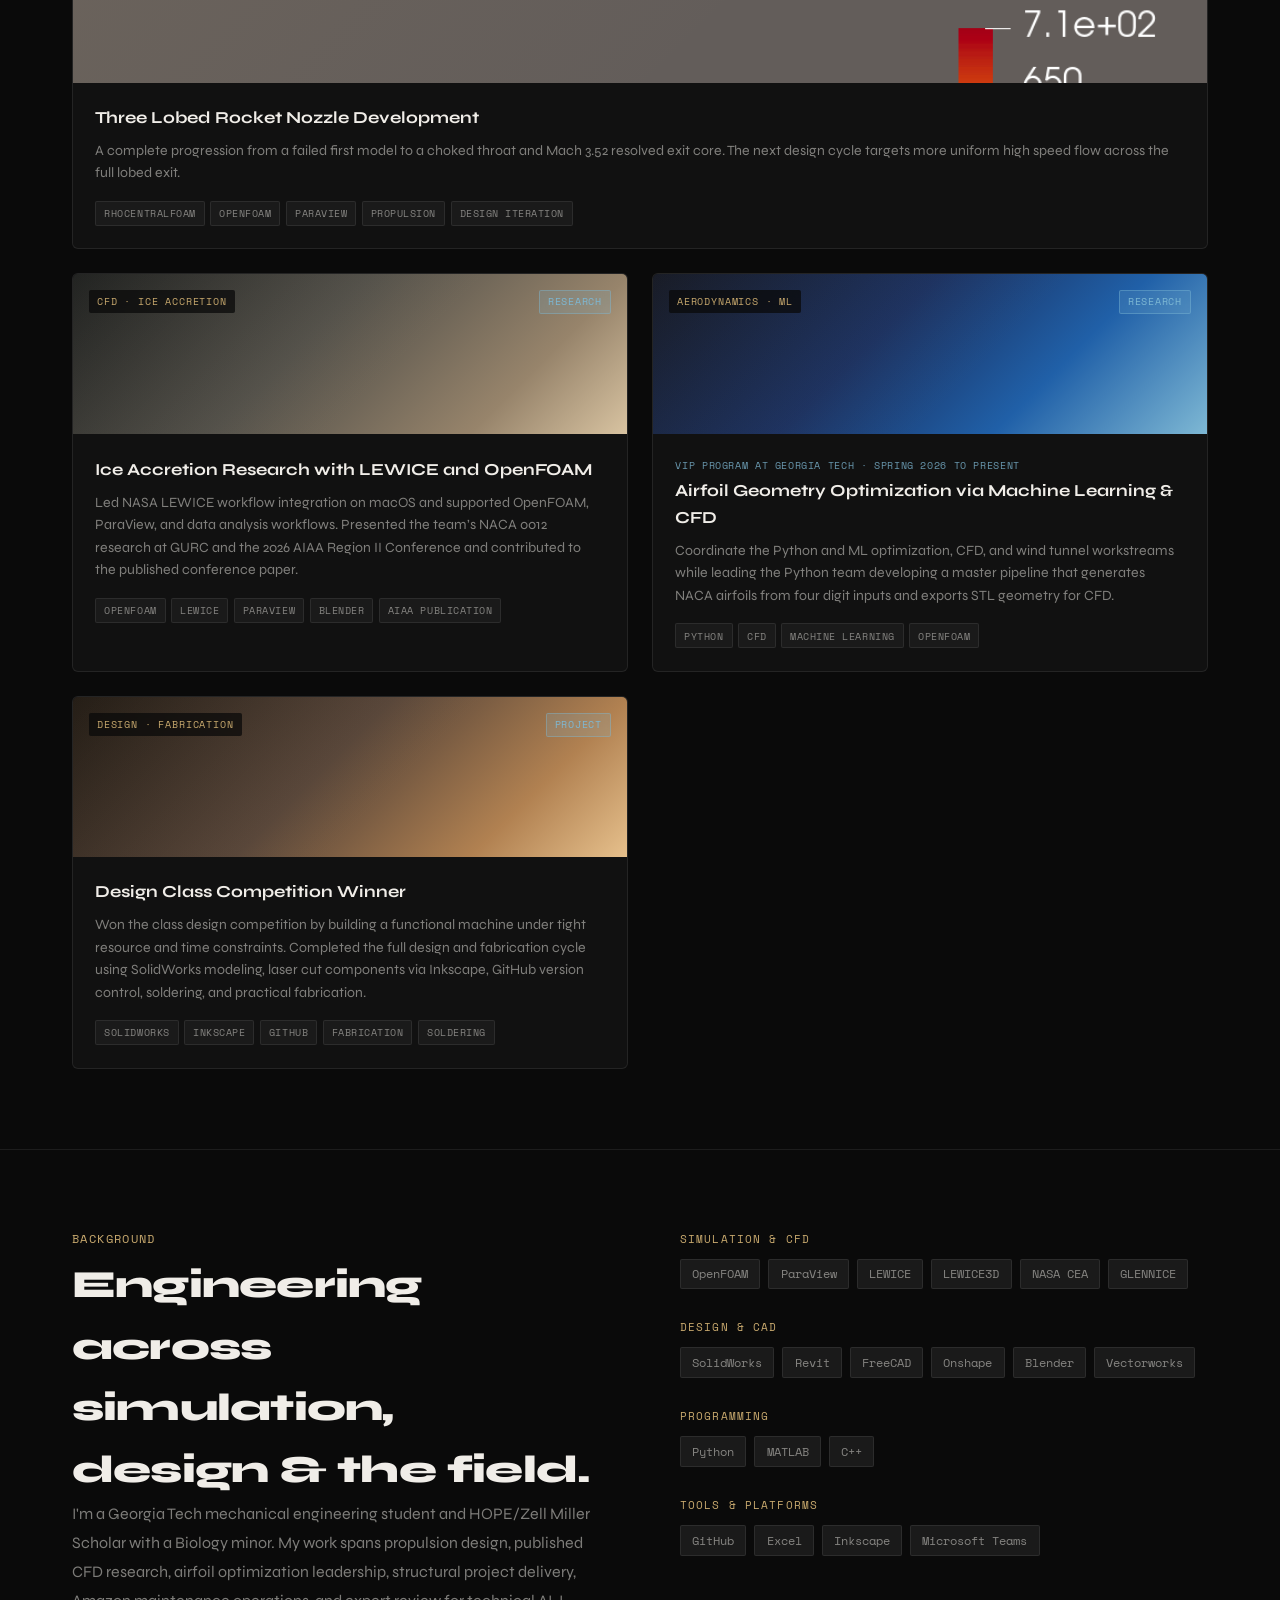
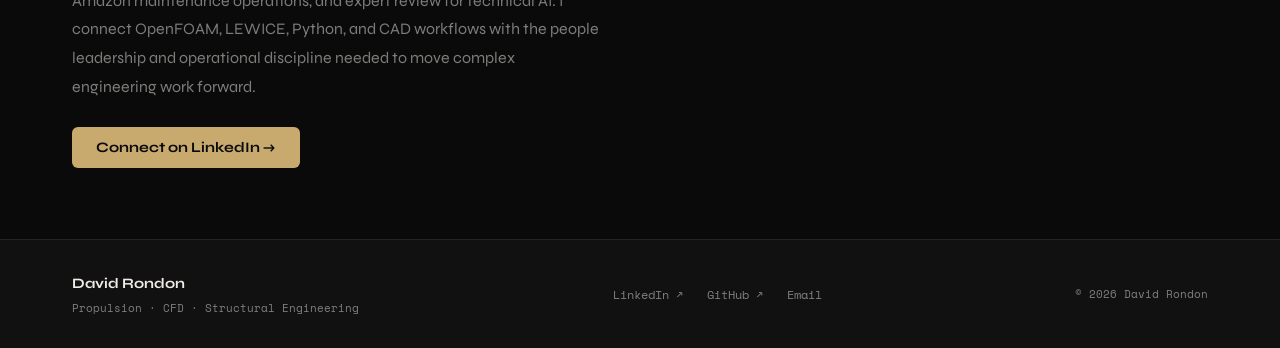
==== commit 80501ddf: "Restore portfolio hero and tighten nozzle framing" ====
--- a/index.html
+++ b/index.html
@@ -114,18 +114,6 @@
   font-size: clamp(3rem, 6vw, 5rem);
   line-height: 1.05; letter-spacing: -0.02em;
   margin-bottom: 1.5rem;
-}
-.hero-project-title {
-  max-width: 650px;
-  font-size: clamp(2.65rem, 5vw, 4.6rem);
-}
-.hero-byline {
-  margin-bottom: 0.8rem;
-  font-family: var(--font-mono);
-  font-size: 0.72rem;
-  letter-spacing: 0.11em;
-  text-transform: uppercase;
-  color: var(--accent);
 }
 .name-first { display: block; }
 .name-last { display: block; color: var(--accent); }
@@ -243,47 +231,6 @@
 .vs-1 { top: 20%; right: -3rem; text-align: right; }
 .vs-2 { bottom: 20%; right: -3rem; text-align: right; }
 .vs-3 { bottom: 20%; left: -3.5rem; }
-.featured-nozzle-frame {
-  width: 210px;
-  height: 210px;
-  border: 0;
-  border-radius: 22px;
-  background: #625e5a;
-  color: var(--text);
-  text-decoration: none;
-  box-shadow: 0 18px 60px rgba(0,0,0,0.55);
-  transition: transform 0.25s ease, box-shadow 0.25s ease;
-}
-.featured-nozzle-frame:hover {
-  transform: translateY(-4px);
-  box-shadow: 0 24px 72px rgba(0,0,0,0.65);
-}
-.featured-nozzle-frame .visual-ring {
-  z-index: -1;
-}
-.featured-nozzle-image {
-  width: 100%;
-  height: 100%;
-  object-fit: cover;
-  border: 1px solid rgba(200,169,110,0.4);
-  border-radius: 22px;
-}
-.featured-nozzle-label {
-  position: absolute;
-  left: 50%;
-  bottom: -2.2rem;
-  transform: translateX(-50%);
-  width: max-content;
-  padding: 0.35rem 0.65rem;
-  border: 1px solid var(--border);
-  border-radius: 3px;
-  background: rgba(10,10,10,0.9);
-  font-family: var(--font-mono);
-  font-size: 0.58rem;
-  letter-spacing: 0.11em;
-  text-transform: uppercase;
-  color: var(--accent);
-}
 .hero-scroll-hint {
   position: absolute; bottom: 2rem; left: 50%; transform: translateX(-50%);
   display: flex; flex-direction: column; align-items: center; gap: 0.5rem;
@@ -331,81 +278,53 @@
 .section-link:hover { opacity: 0.7; }
 
 /* ============================================================
-   NOZZLE PROGRESS
-   ============================================================ */
-.section-nozzle-progress {
+   NOZZLE QUICK LOOK
+   ============================================================ */
+.nozzle-quicklook {
   border-top: 1px solid var(--border);
   border-bottom: 1px solid var(--border);
-  background: linear-gradient(135deg, rgba(200,169,110,0.06), var(--surface) 55%);
-}
-.nozzle-progress-inner {
+  background: var(--surface);
+}
+.nozzle-quicklook-link {
   max-width: 1200px;
   margin: 0 auto;
-  padding: 4rem 2rem;
+  padding: 1rem 2rem;
   display: grid;
-  grid-template-columns: minmax(0, 1.1fr) minmax(0, 1.4fr);
-  gap: 3rem;
+  grid-template-columns: 112px minmax(0, 1fr) auto;
+  gap: 1.25rem;
   align-items: center;
-}
-.nozzle-progress-copy h2 {
-  max-width: 520px;
-  margin-bottom: 1rem;
-  font-family: var(--font-display);
-  font-size: clamp(1.8rem, 3vw, 2.7rem);
-  line-height: 1.15;
-}
-.nozzle-progress-copy p:not(.section-label) {
-  max-width: 560px;
-  color: var(--text-muted);
-  line-height: 1.7;
-}
-.nozzle-progress-track {
-  display: grid;
-  grid-template-columns: minmax(0, 1fr) auto minmax(0, 1fr);
-  gap: 0.8rem;
-  align-items: stretch;
-}
-.home-progress-step {
-  padding: 1.2rem;
+  color: var(--text);
+  text-decoration: none;
+  transition: background 0.2s ease;
+}
+.nozzle-quicklook-link:hover {
+  background: rgba(200,169,110,0.05);
+}
+.nozzle-quicklook-image {
+  width: 112px;
+  height: 82px;
+  object-fit: cover;
   border: 1px solid var(--border);
   border-radius: var(--radius);
-  background: var(--bg);
-}
-.home-progress-step span {
-  display: block;
-  margin-bottom: 0.5rem;
-  font-family: var(--font-mono);
-  font-size: 0.62rem;
-  letter-spacing: 0.12em;
-  text-transform: uppercase;
-  color: #e39a87;
-}
-.home-progress-step strong {
-  display: block;
-  margin-bottom: 0.5rem;
+}
+.nozzle-quicklook-copy .section-label {
+  margin-bottom: 0.2rem;
+}
+.nozzle-quicklook-copy h2 {
+  margin-bottom: 0.25rem;
   font-family: var(--font-display);
-}
-.home-progress-step p {
+  font-size: 1.2rem;
+}
+.nozzle-quicklook-copy p:not(.section-label) {
   color: var(--text-muted);
-  font-size: 0.8rem;
-  line-height: 1.55;
-}
-.home-progress-step--working {
-  border-color: rgba(113,185,149,0.42);
-  background: rgba(113,185,149,0.07);
-}
-.home-progress-step--working span { color: #8fd2ae; }
-.home-progress-arrow {
-  align-self: center;
-  color: var(--accent);
-}
-.nozzle-progress-link {
-  display: inline-block;
-  margin-top: 1.25rem;
+  font-size: 0.84rem;
+  line-height: 1.5;
+}
+.nozzle-quicklook-cta {
   color: var(--accent);
   font-family: var(--font-mono);
-  font-size: 0.78rem;
-  text-decoration: none;
+  font-size: 0.75rem;
+  white-space: nowrap;
 }
 
 /* ============================================================
@@ -631,9 +550,7 @@
    ============================================================ */
 @media (max-width: 900px) {
   .hero-inner { grid-template-columns: 1fr; }
-  .hero-visual { display: flex; margin-top: 0.5rem; }
-  .hero-scroll-hint { display: none; }
-  .nozzle-progress-inner { grid-template-columns: 1fr; gap: 2rem; }
+  .hero-visual { display: none; }
   .project-grid { grid-template-columns: 1fr; }
   .project-card--featured { grid-column: span 1; }
   .about-inner { grid-template-columns: 1fr; gap: 3rem; }
@@ -644,8 +561,9 @@
 @media (max-width: 640px) {
   .nav-links { display: none; }
   .solar-scene { width: 300px; height: 300px; }
-  .nozzle-progress-track { grid-template-columns: 1fr; }
-  .home-progress-arrow { justify-self: center; transform: rotate(90deg); }
+  .nozzle-quicklook-link { grid-template-columns: 72px minmax(0, 1fr); gap: 1rem; padding: 1rem 1.25rem; }
+  .nozzle-quicklook-image { width: 72px; height: 72px; }
+  .nozzle-quicklook-cta { grid-column: 2; }
   .orbit { width: 270px; height: 270px; margin-top: -135px; margin-left: -135px; }
 }
 </style>
@@ -674,24 +592,24 @@
   <div class="hero-inner">
     <div class="hero-content">
       <p class="hero-eyebrow">
-        Featured Engineering Project
+        Mechanical Engineering · Biology Minor
       </p>
-      <p class="hero-byline">David Rondon · Mechanical Engineering</p>
-      <h1 class="hero-name hero-project-title">
-        <span class="name-first">Working Three Lobed</span>
-        <span class="name-last">Rocket Nozzle</span>
+      <h1 class="hero-name">
+        <span class="name-first">David</span>
+        <span class="name-last">Rondon</span>
       </h1>
-      <p class="hero-desc">My most technical project to date: a complete <code>rhoCentralFoam</code> development cycle from a failed first model to a choked throat and a resolved Mach 3.52 exit core. The next challenge is using more of the lobed exit at high speed.</p>
+      <p class="hero-desc">Georgia Tech mechanical engineering student combining propulsion and CFD research with structural design, engineering operations, and technical AI experience.</p>
       <div class="hero-tags">
-        <span class="htag">Mach 1 Throat</span>
-        <span class="htag">Mach 3.52 Exit Core</span>
-        <span class="htag">rhoCentralFoam</span>
-        <span class="htag">OpenFOAM</span>
-        <span class="htag">Approximately 212,000 Cells</span>
+        <span class="htag">Rocket Propulsion</span>
+        <span class="htag">CFD / OpenFOAM</span>
+        <span class="htag">Nozzle Design</span>
+        <span class="htag">Structural Engineering</span>
+        <span class="htag">Engineering Management</span>
+        <span class="htag">Python · Revit · SolidWorks</span>
       </div>
       <div class="hero-actions">
-        <a href="/projects/novel-rocket-nozzle-design/" class="btn-primary">Explore the Nozzle →</a>
-        <a href="#projects" class="btn-ghost">All Projects</a>
+        <a href="#projects" class="btn-primary">View Projects →</a>
+        <a href="#experience" class="btn-ghost">Experience</a>
       </div>
     </div>
     <div class="hero-visual">
@@ -706,13 +624,16 @@
         <div class="orbit" style="--start:252deg"><div class="planet planet-uranus"></div><div class="planet-label">Uranus</div></div>
         <div class="orbit" style="--start:288deg"><div class="planet planet-neptune"></div><div class="planet-label">Neptune</div></div>
         <div class="orbit" style="--start:324deg"><div class="planet planet-pluto"></div><div class="planet-label">Pluto</div></div>
-        <a href="/projects/novel-rocket-nozzle-design/" class="visual-frame featured-nozzle-frame" aria-label="Open the three lobed rocket nozzle development project">
+        <div class="visual-frame">
           <div class="visual-ring ring-1"></div>
           <div class="visual-ring ring-2"></div>
           <div class="visual-ring ring-3"></div>
-          <img class="featured-nozzle-image" src="/images/projects/tri-lobed-nozzle/lobed-rocket-nozzle-2-mass-flux.png" alt="Mass flux across the three lobed nozzle exit" />
-          <span class="featured-nozzle-label">Working CFD Result · Test 2</span>
-        </a>
+          <span class="vc-label">Flow Regime</span>
+          <span class="vc-val">M∞ 2.4</span>
+          <div class="visual-stat vs-1"><span>Re</span><strong>4.2×10⁶</strong></div>
+          <div class="visual-stat vs-2"><span>Isp</span><strong>312 s</strong></div>
+          <div class="visual-stat vs-3"><span>Pc</span><strong>500 psi</strong></div>
+        </div>
       </div>
     </div>
   </div>
@@ -722,28 +643,16 @@
   </div>
 </section>
 
-<section class="section-nozzle-progress" aria-labelledby="nozzle-progress-title">
-  <div class="nozzle-progress-inner">
-    <div class="nozzle-progress-copy">
-      <p class="section-label">Development Progress</p>
-      <h2 id="nozzle-progress-title">From failed throat to supersonic exit</h2>
-      <p>The first model accelerated the flow but never choked. The second reaches Mach 1 at the throat and Mach 3 plus at the exit. Now I am optimizing the geometry so more of the three lobed exit carries useful high speed flow.</p>
-      <a class="nozzle-progress-link" href="/projects/novel-rocket-nozzle-design/">See the complete development →</a>
+<section class="nozzle-quicklook" aria-labelledby="nozzle-quicklook-title">
+  <a class="nozzle-quicklook-link" href="/projects/novel-rocket-nozzle-design/">
+    <img class="nozzle-quicklook-image" src="/images/projects/tri-lobed-nozzle/lobed-rocket-nozzle-2-mass-flux.png" alt="Mass flux across the three lobed nozzle exit" />
+    <div class="nozzle-quicklook-copy">
+      <p class="section-label">Current Technical Project</p>
+      <h2 id="nozzle-quicklook-title">Three Lobed Rocket Nozzle</h2>
+      <p>Choked throat · Mach 3.52 resolved exit core · Full exit utilization is the next optimization target</p>
     </div>
-    <div class="nozzle-progress-track">
-      <div class="home-progress-step">
-        <span>Test 1</span>
-        <strong>Failed model</strong>
-        <p>Approached Mach 1, then decelerated through the expansion.</p>
-      </div>
-      <span class="home-progress-arrow" aria-hidden="true">→</span>
-      <div class="home-progress-step home-progress-step--working">
-        <span>Test 2</span>
-        <strong>Working milestone</strong>
-        <p>Choked throat, Mach 3.52 exit core, with exit utilization still to optimize.</p>
-      </div>
-    </div>
-  </div>
+    <span class="nozzle-quicklook-cta">View Project →</span>
+  </a>
 </section>
 
 <!-- ============================================================
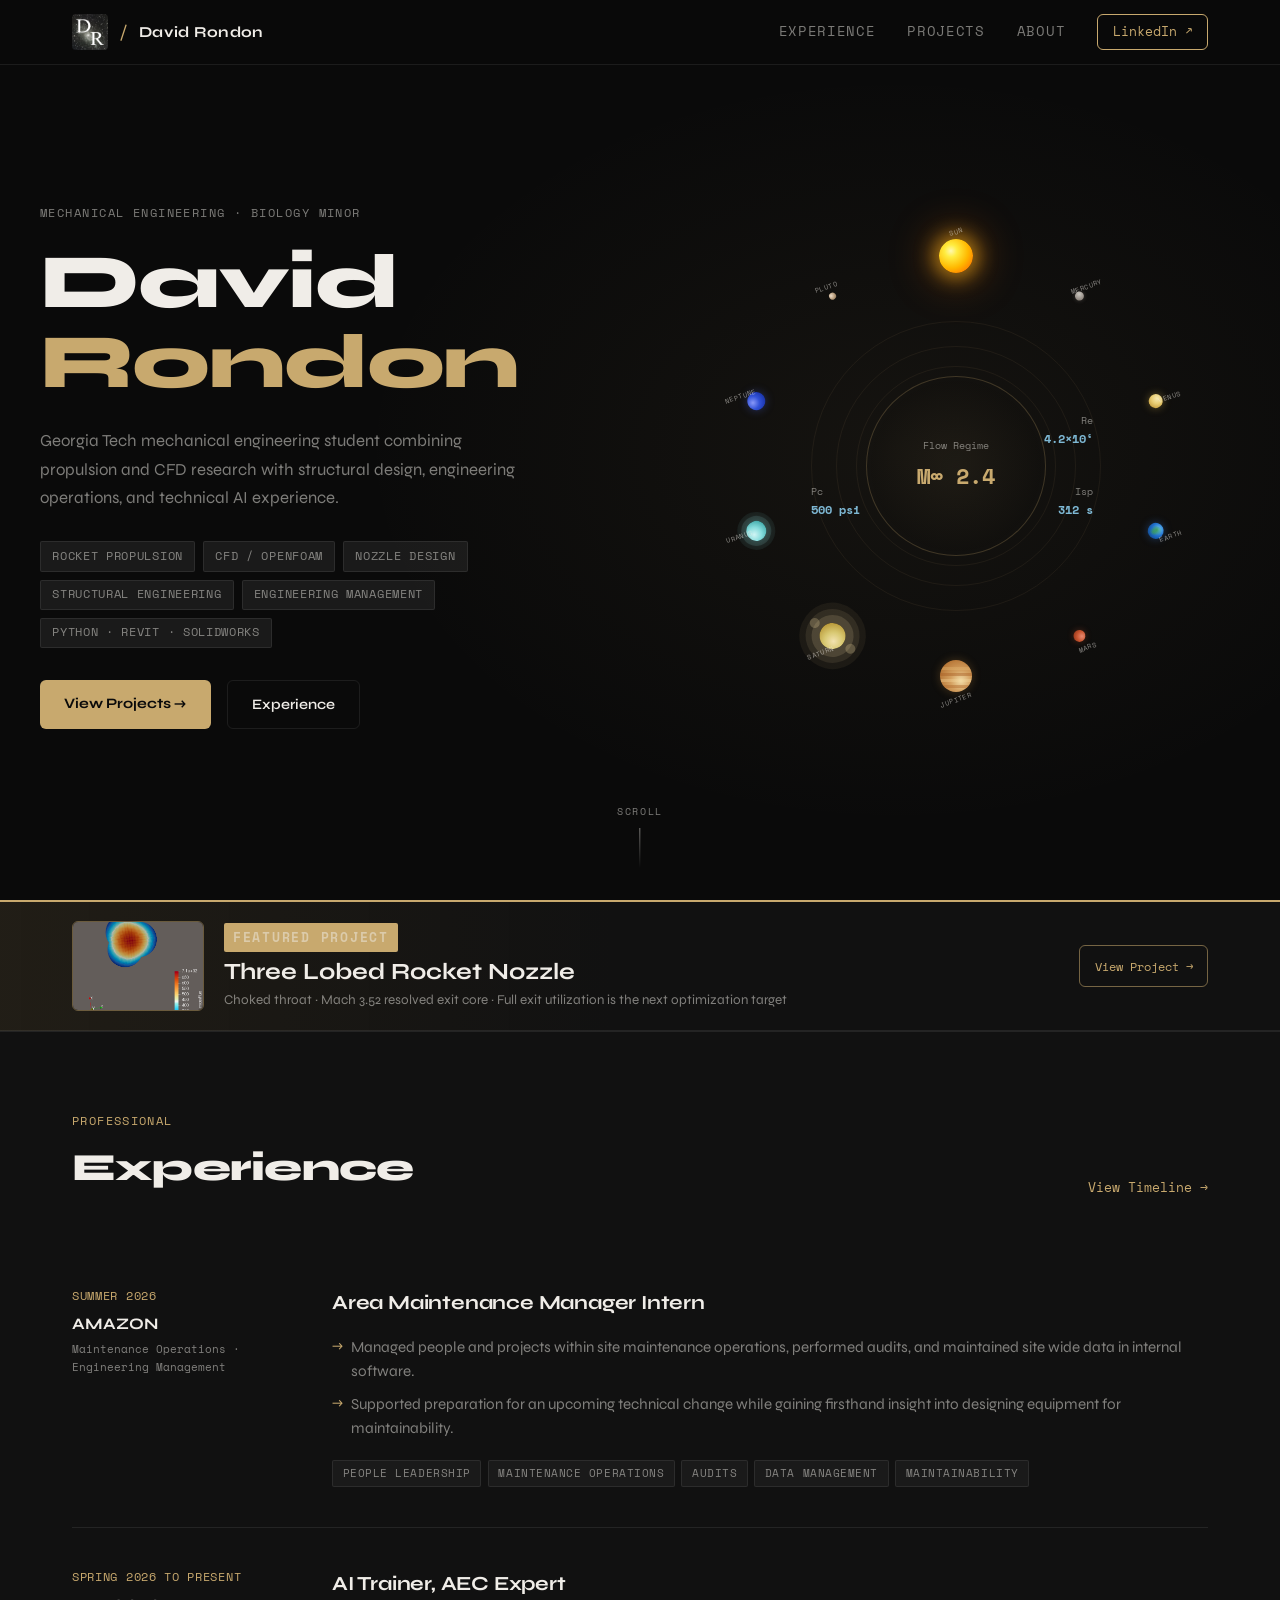
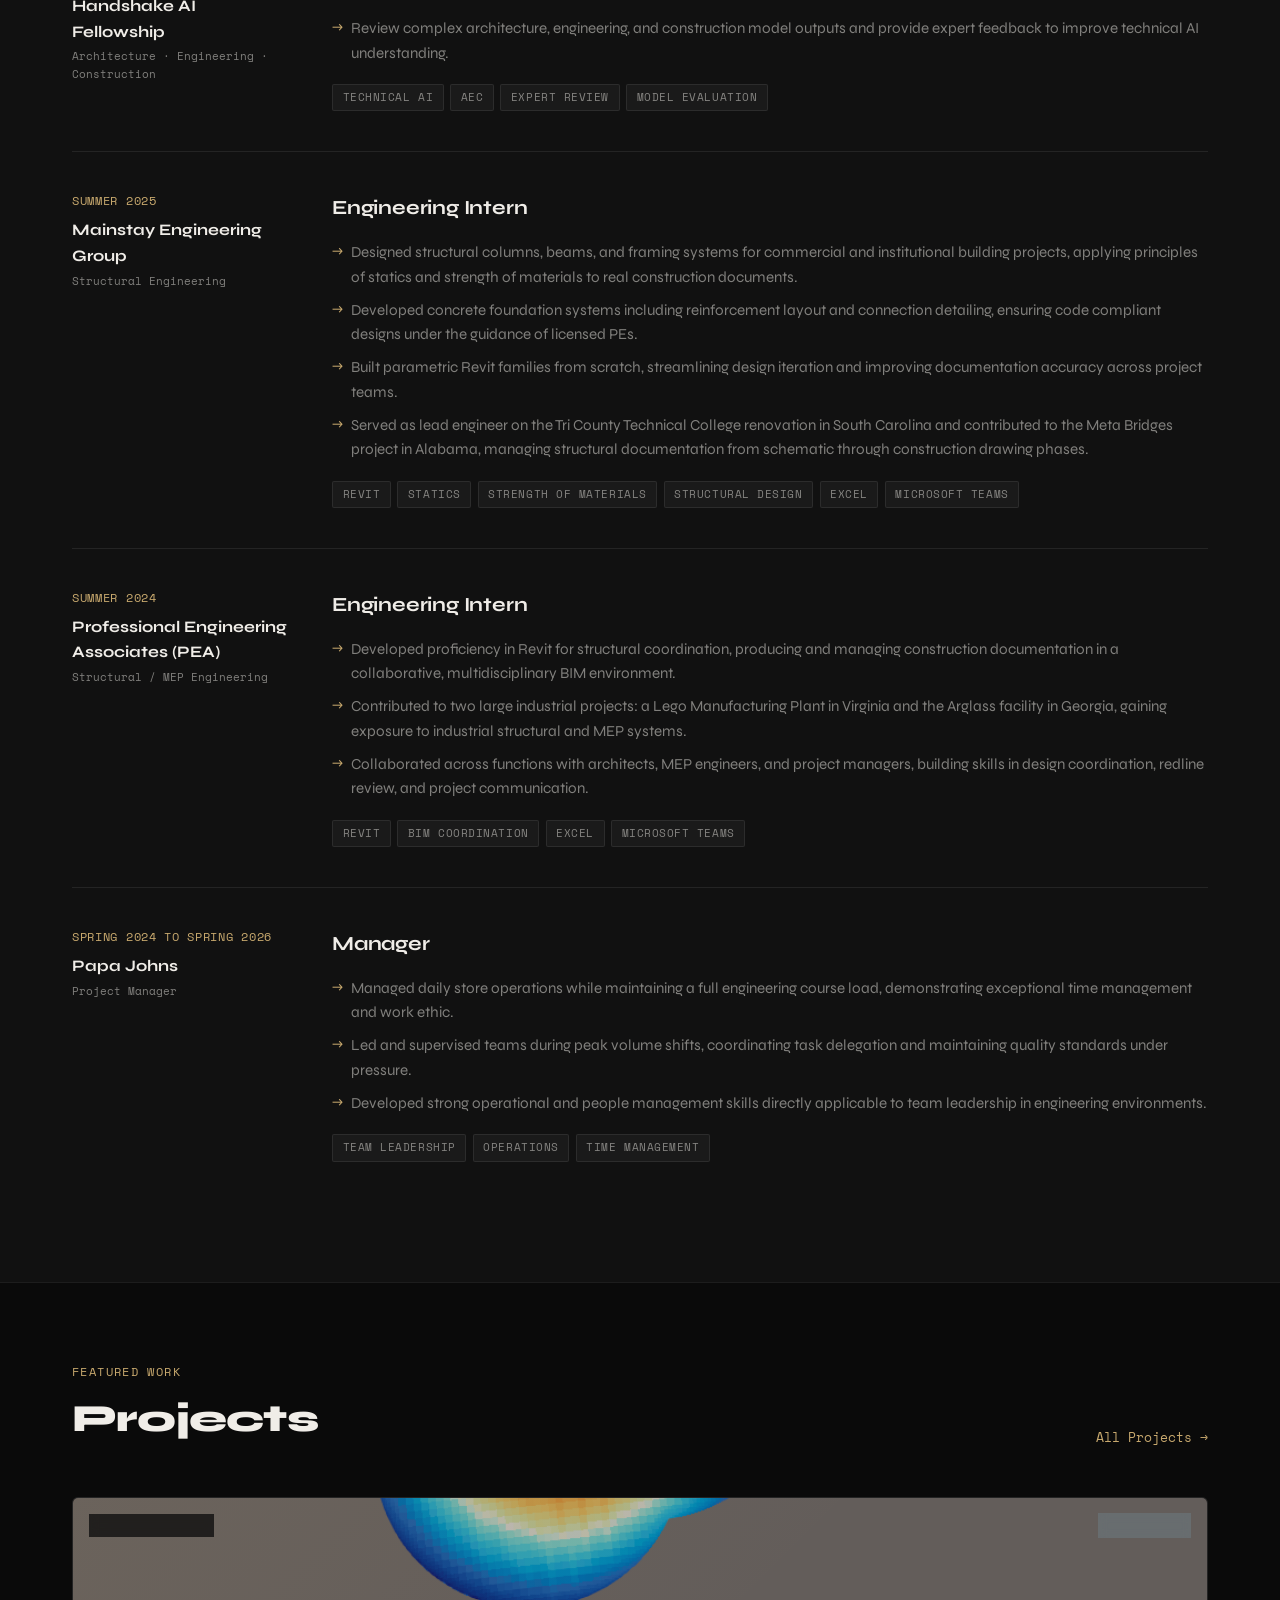
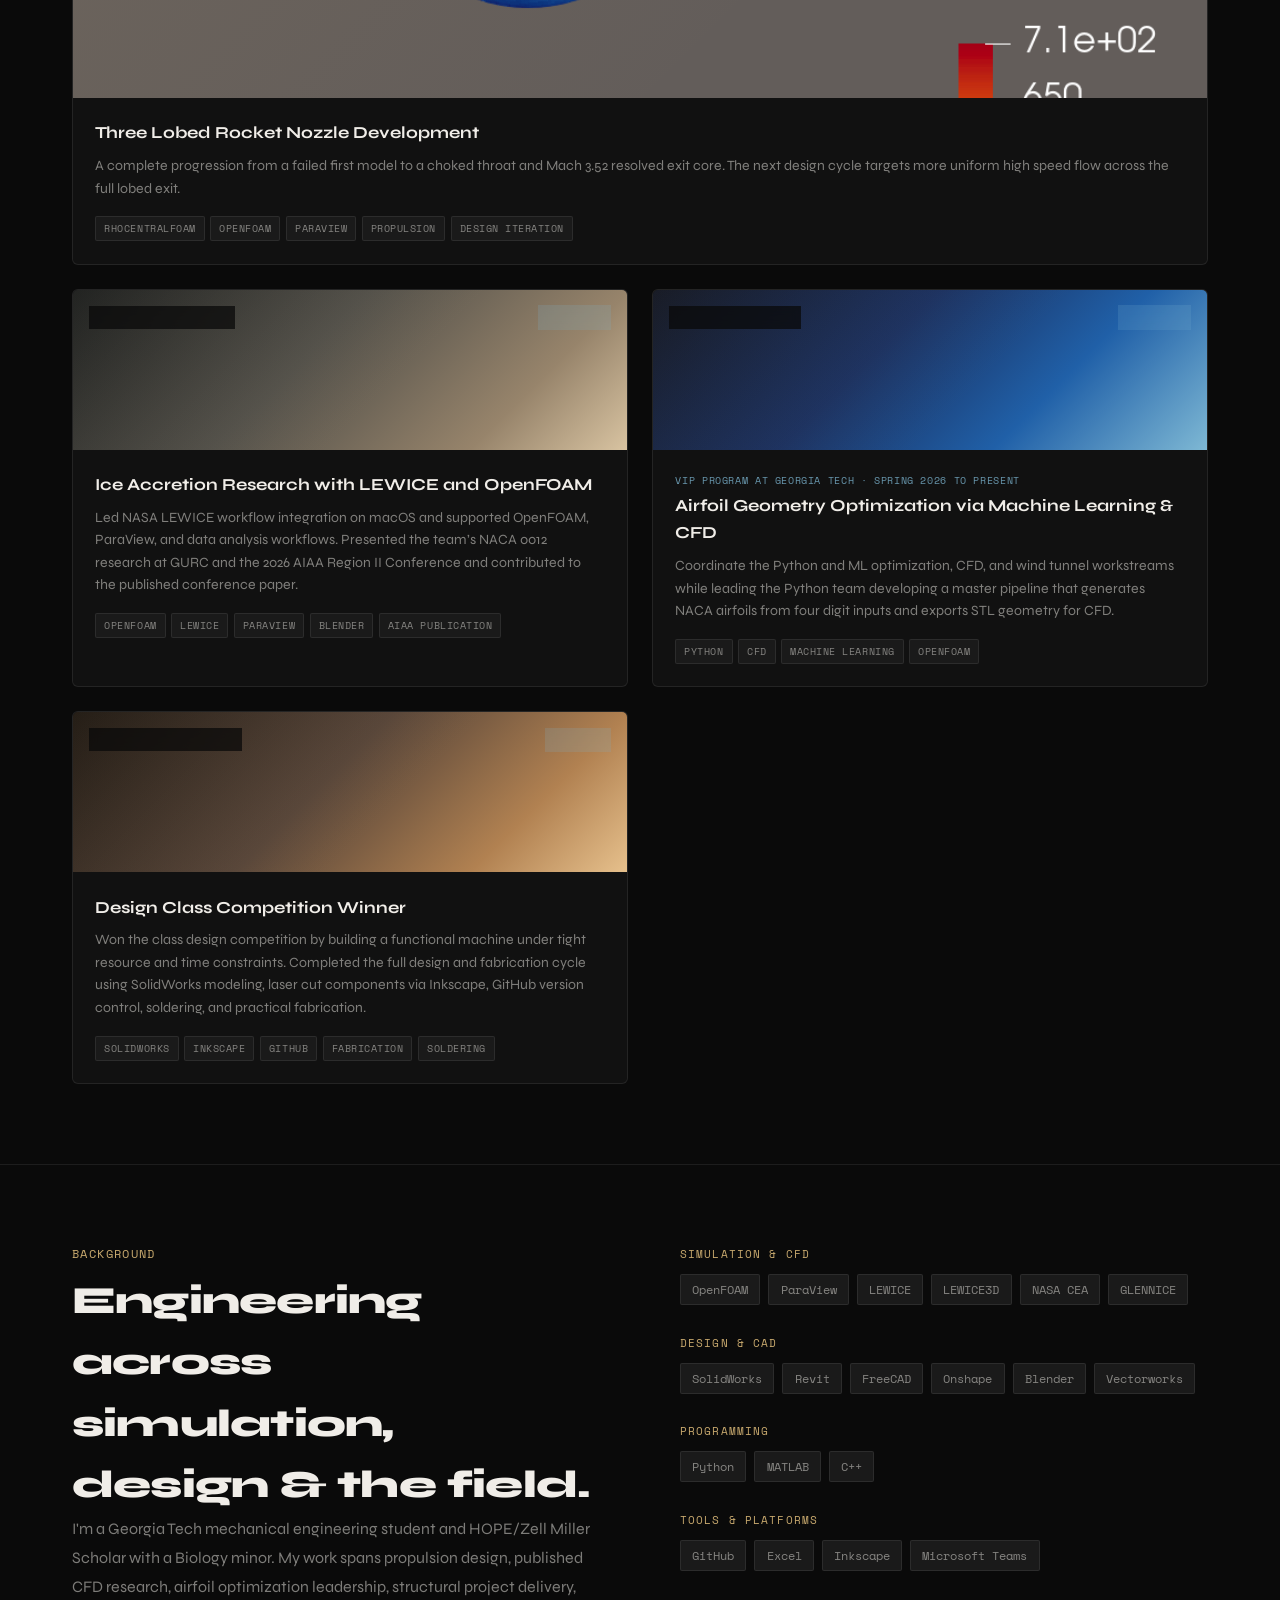
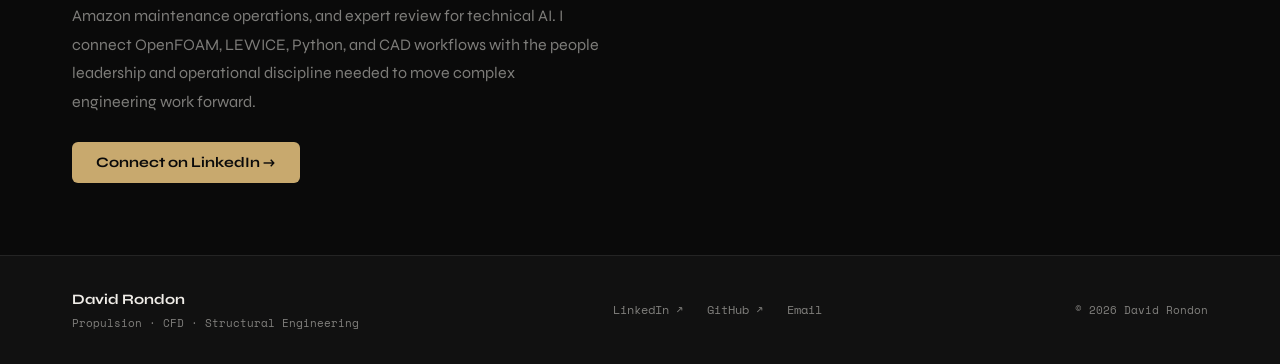
==== commit c1b5a9e2: "Emphasize featured nozzle project" ====
--- a/index.html
+++ b/index.html
@@ -281,16 +281,16 @@
    NOZZLE QUICK LOOK
    ============================================================ */
 .nozzle-quicklook {
-  border-top: 1px solid var(--border);
+  border-top: 2px solid var(--accent);
   border-bottom: 1px solid var(--border);
-  background: var(--surface);
+  background: linear-gradient(90deg, rgba(200,169,110,0.12), var(--surface) 48%);
 }
 .nozzle-quicklook-link {
   max-width: 1200px;
   margin: 0 auto;
-  padding: 1rem 2rem;
+  padding: 1.2rem 2rem;
   display: grid;
-  grid-template-columns: 112px minmax(0, 1fr) auto;
+  grid-template-columns: 132px minmax(0, 1fr) auto;
   gap: 1.25rem;
   align-items: center;
   color: var(--text);
@@ -298,22 +298,34 @@
   transition: background 0.2s ease;
 }
 .nozzle-quicklook-link:hover {
-  background: rgba(200,169,110,0.05);
+  background: rgba(200,169,110,0.08);
 }
 .nozzle-quicklook-image {
-  width: 112px;
-  height: 82px;
+  width: 132px;
+  height: 90px;
   object-fit: cover;
-  border: 1px solid var(--border);
+  border: 1px solid rgba(200,169,110,0.45);
   border-radius: var(--radius);
 }
-.nozzle-quicklook-copy .section-label {
-  margin-bottom: 0.2rem;
+.nozzle-featured-label {
+  display: inline-flex;
+  width: fit-content;
+  margin-bottom: 0.45rem;
+  padding: 0.28rem 0.55rem;
+  border-radius: 2px;
+  background: var(--accent);
+  color: #0a0a0a;
+  font-family: var(--font-mono);
+  font-size: 0.64rem;
+  font-weight: 700;
+  letter-spacing: 0.13em;
+  text-transform: uppercase;
 }
 .nozzle-quicklook-copy h2 {
   margin-bottom: 0.25rem;
   font-family: var(--font-display);
-  font-size: 1.2rem;
+  font-size: 1.45rem;
+  line-height: 1.15;
 }
 .nozzle-quicklook-copy p:not(.section-label) {
   color: var(--text-muted);
@@ -321,10 +333,18 @@
   line-height: 1.5;
 }
 .nozzle-quicklook-cta {
+  padding: 0.65rem 0.9rem;
+  border: 1px solid rgba(200,169,110,0.55);
+  border-radius: var(--radius);
   color: var(--accent);
   font-family: var(--font-mono);
   font-size: 0.75rem;
   white-space: nowrap;
+  transition: background 0.2s ease, color 0.2s ease;
+}
+.nozzle-quicklook-link:hover .nozzle-quicklook-cta {
+  background: var(--accent);
+  color: #0a0a0a;
 }
 
 /* ============================================================
@@ -647,7 +667,7 @@
   <a class="nozzle-quicklook-link" href="/projects/novel-rocket-nozzle-design/">
     <img class="nozzle-quicklook-image" src="/images/projects/tri-lobed-nozzle/lobed-rocket-nozzle-2-mass-flux.png" alt="Mass flux across the three lobed nozzle exit" />
     <div class="nozzle-quicklook-copy">
-      <p class="section-label">Current Technical Project</p>
+      <p class="nozzle-featured-label">Featured Project</p>
       <h2 id="nozzle-quicklook-title">Three Lobed Rocket Nozzle</h2>
       <p>Choked throat · Mach 3.52 resolved exit core · Full exit utilization is the next optimization target</p>
     </div>
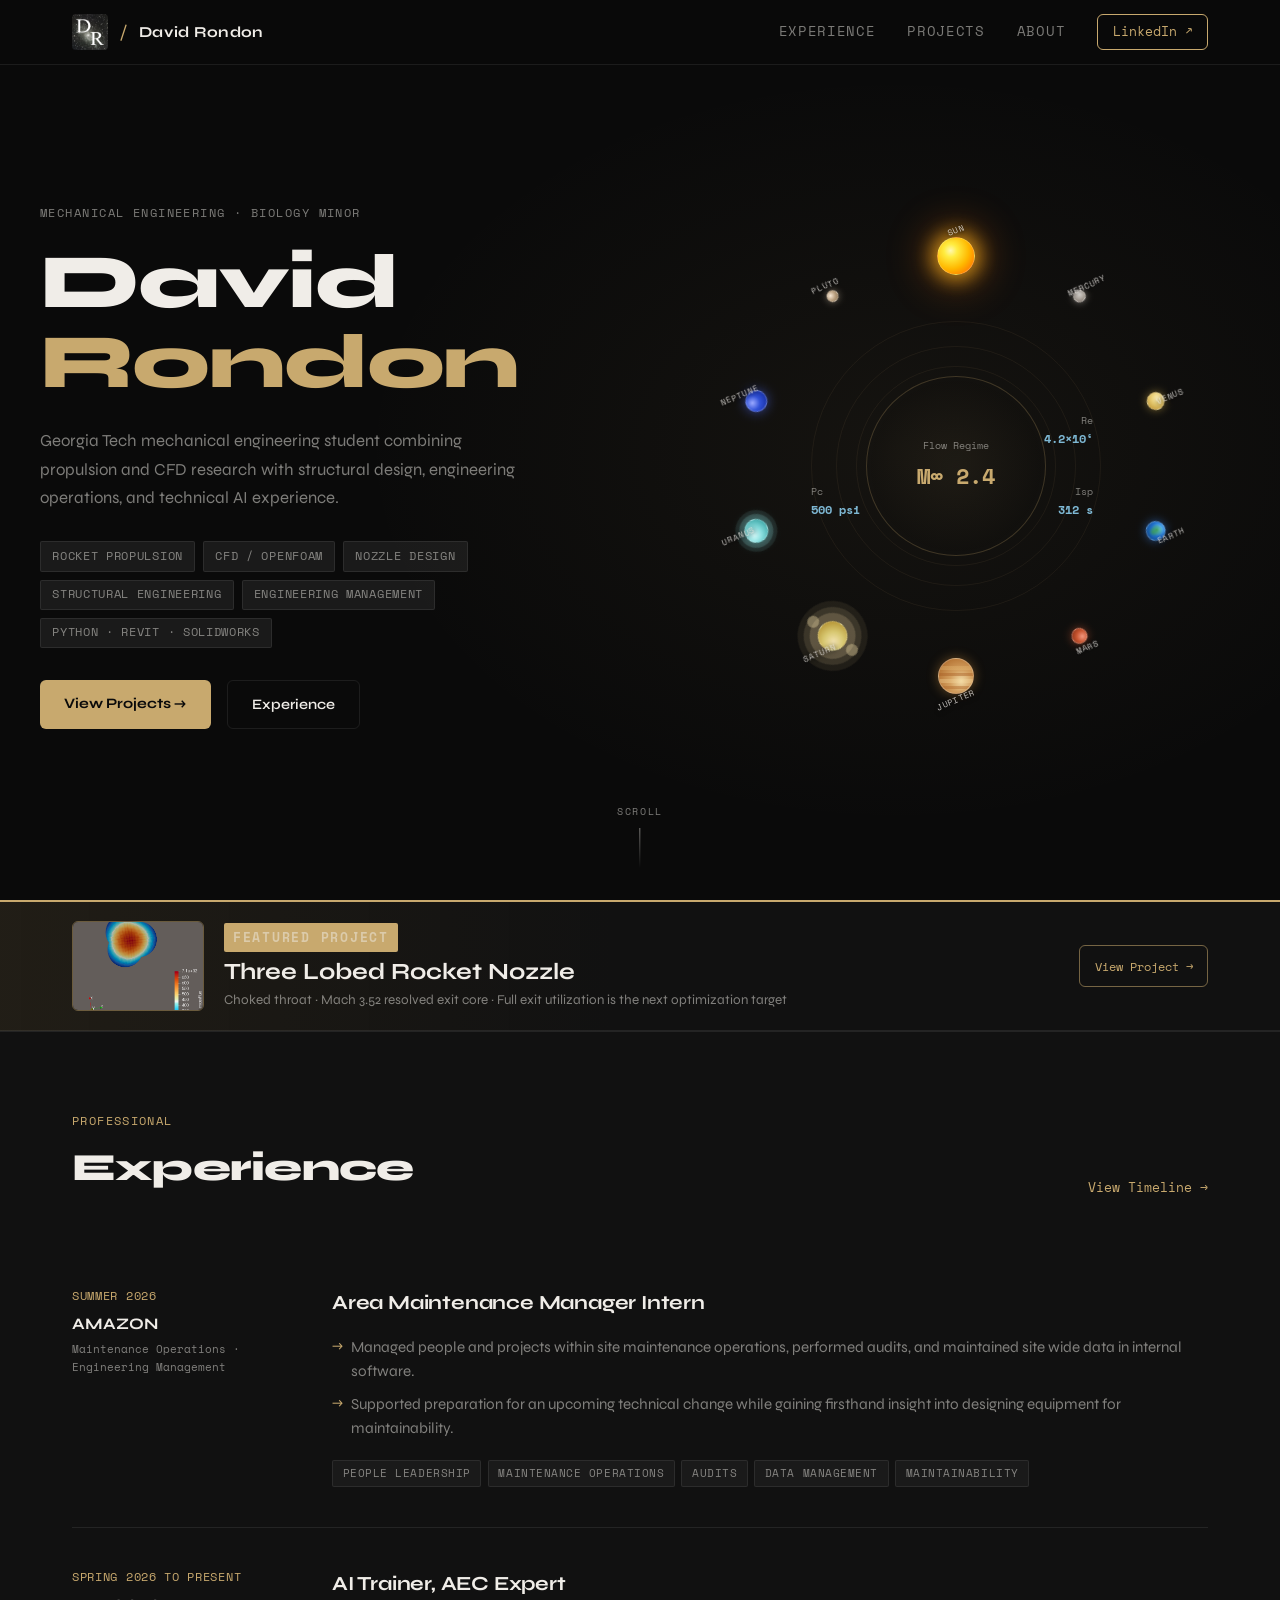
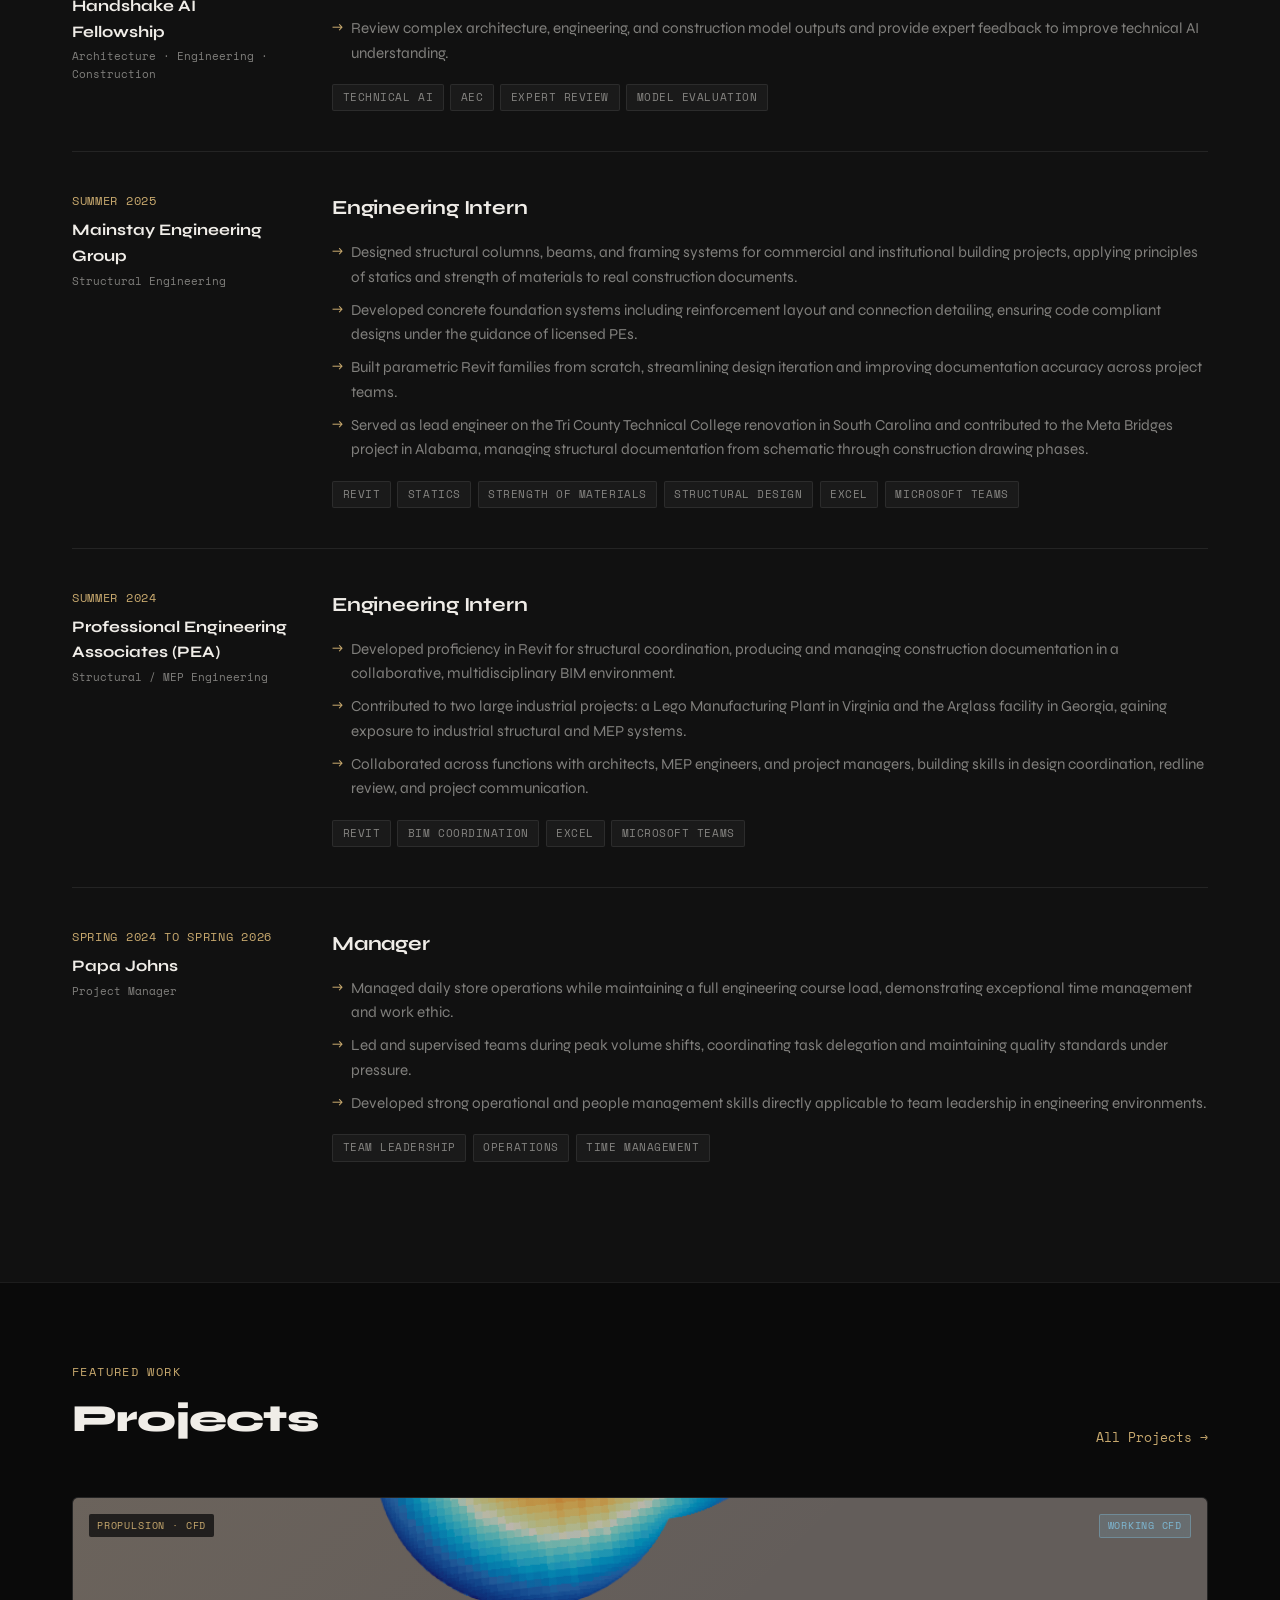
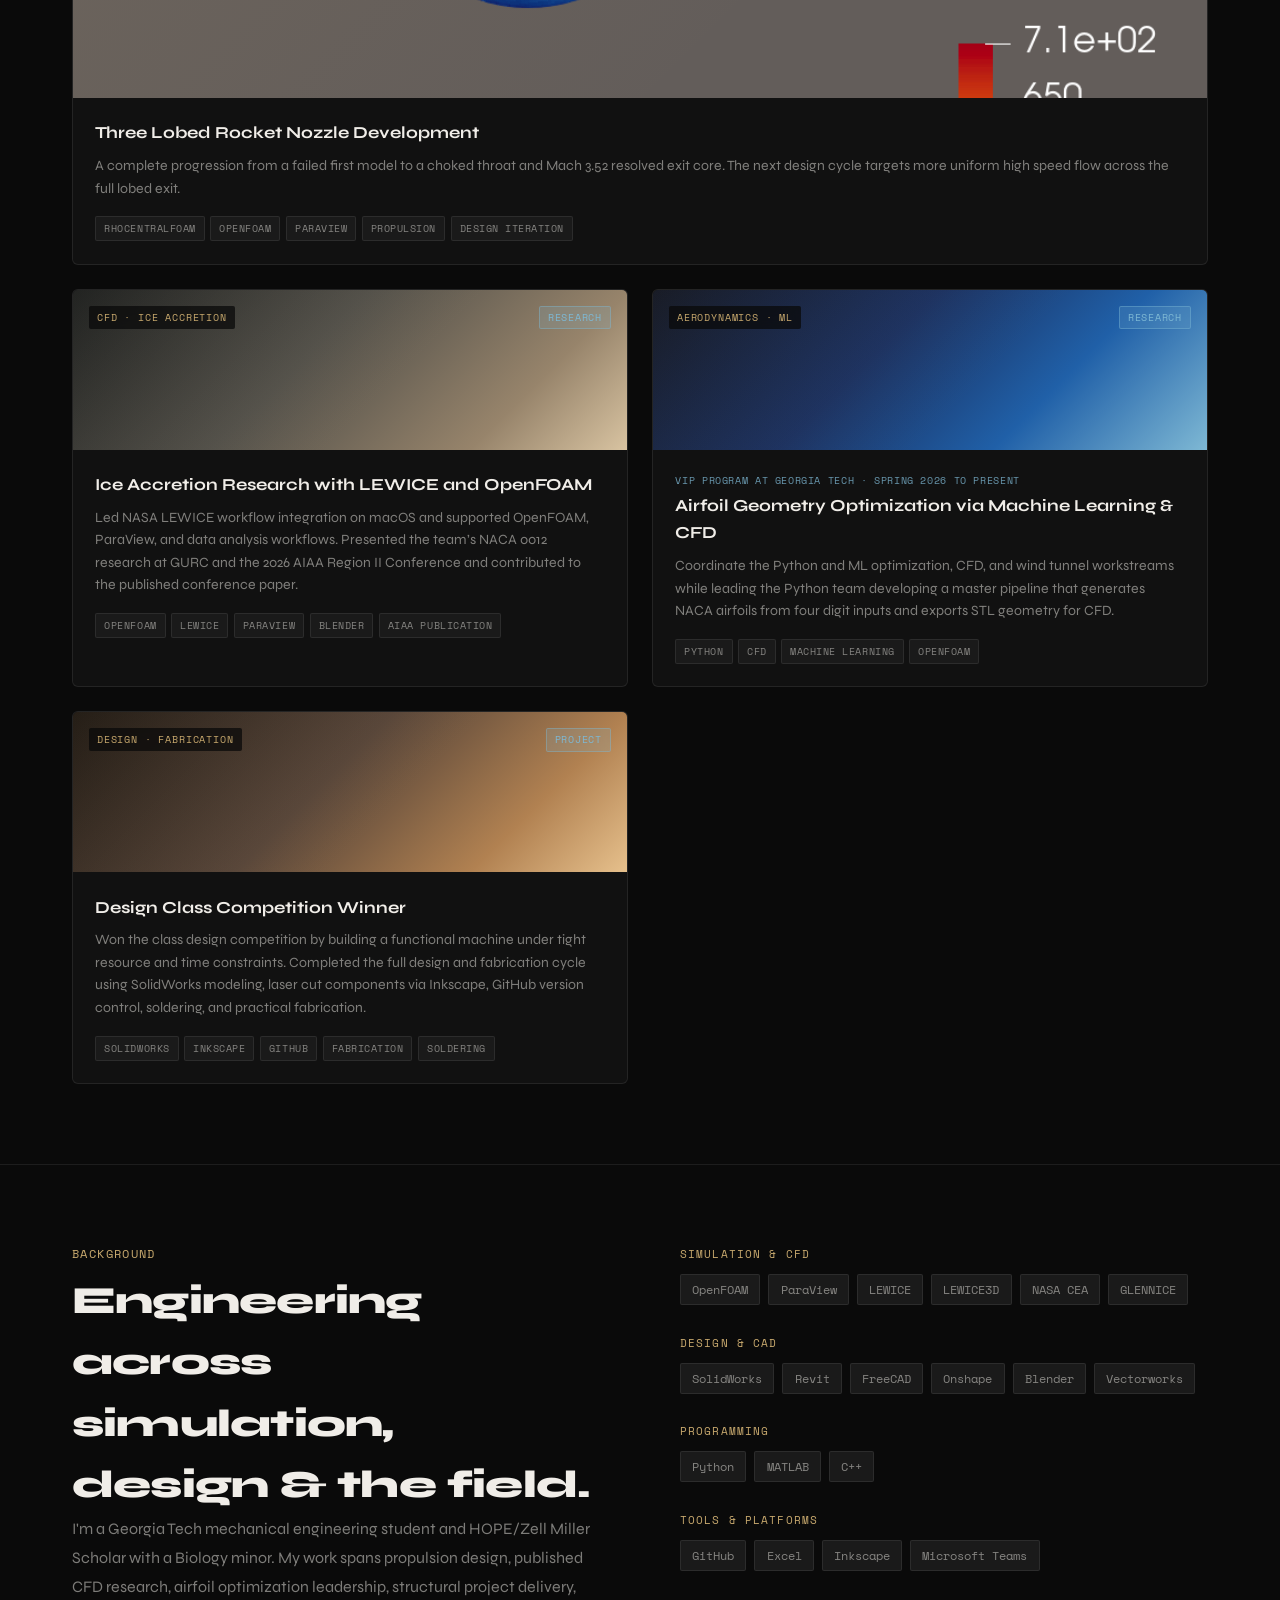
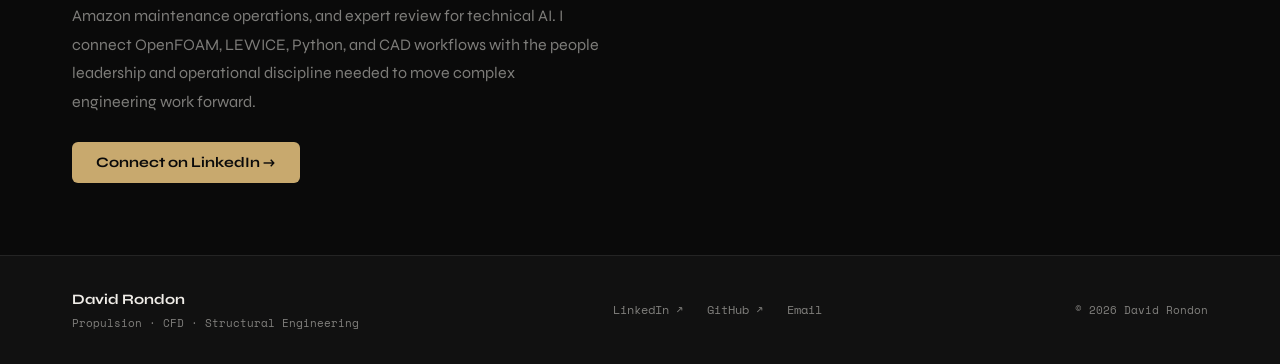
==== commit 6bd93b64: "Improve planetary region visibility" ====
--- a/index.html
+++ b/index.html
@@ -167,6 +167,7 @@
   transform: rotate(var(--start));
   animation-delay: calc(var(--start) / 360deg * -40s);
   pointer-events: none;
+  will-change: transform;
 }
 @keyframes orbit-spin {
   from { transform: rotate(var(--start)); }
@@ -177,29 +178,33 @@
   transform: translate(-50%, -50%);
   border-radius: 50%;
   animation: planet-counter 40s linear infinite;
+  border: 1px solid rgba(255,255,255,0.22);
+  box-sizing: border-box;
+  z-index: 2;
 }
 @keyframes planet-counter {
   from { transform: translate(-50%, -50%) rotate(0deg); }
   to   { transform: translate(-50%, -50%) rotate(-360deg); }
 }
-.planet-sun { width:34px;height:34px; background:radial-gradient(circle at 35% 35%,#fff8b0 0%,#ffec40 20%,#ffb800 55%,#ff7800 85%,#e04800 100%); box-shadow:0 0 18px 6px rgba(255,180,30,.55),0 0 40px 12px rgba(255,120,0,.25); }
-.planet-mercury { width:9px;height:9px; background:radial-gradient(circle at 35% 35%,#cac6bf 0%,#9e9790 50%,#6a6158 100%); box-shadow:0 0 4px rgba(180,170,160,.3); }
-.planet-venus { width:14px;height:14px; background:radial-gradient(circle at 35% 35%,#f6e8b0 0%,#e9ce75 40%,#c8a040 80%,#a07828 100%); box-shadow:0 0 8px rgba(230,190,80,.4); }
-.planet-earth { width:16px;height:16px; background:radial-gradient(circle at 35% 35%,#6ac4f8 0%,#2070cc 45%,#0a3870 100%); box-shadow:0 0 8px rgba(60,140,255,.35); overflow:hidden; }
+.planet-sun { width:38px;height:38px; background:radial-gradient(circle at 35% 35%,#fff8b0 0%,#ffec40 20%,#ffb800 55%,#ff7800 85%,#e04800 100%); box-shadow:0 0 18px 6px rgba(255,180,30,.65),0 0 40px 12px rgba(255,120,0,.3); }
+.planet-mercury { width:13px;height:13px; background:radial-gradient(circle at 35% 35%,#e0ddd8 0%,#aaa39b 50%,#71675d 100%); box-shadow:0 0 7px rgba(210,200,190,.5); }
+.planet-venus { width:18px;height:18px; background:radial-gradient(circle at 35% 35%,#fff1b8 0%,#e9ce75 40%,#c8a040 80%,#a07828 100%); box-shadow:0 0 9px rgba(230,190,80,.5); }
+.planet-earth { width:20px;height:20px; background:radial-gradient(circle at 35% 35%,#75d0ff 0%,#2070cc 45%,#0a3870 100%); box-shadow:0 0 10px rgba(60,140,255,.5); overflow:hidden; }
 .planet-earth::after { content:''; position:absolute; inset:2px 3px; border-radius:50%; background:radial-gradient(circle at 40% 45%,rgba(60,158,72,.85) 0%,transparent 60%),radial-gradient(circle at 65% 65%,rgba(60,158,72,.7) 0%,transparent 40%); }
-.planet-mars { width:12px;height:12px; background:radial-gradient(circle at 35% 35%,#e88870 0%,#c85530 45%,#7a2810 100%); box-shadow:0 0 6px rgba(200,85,48,.35); }
-.planet-jupiter { width:32px;height:32px; background:radial-gradient(circle at 35% 35%,#f2dca8 0%,#d4a060 35%,#b87838 75%,#8a5020 100%); box-shadow:0 0 10px rgba(200,140,60,.3); overflow:hidden; }
+.planet-mars { width:16px;height:16px; background:radial-gradient(circle at 35% 35%,#f1977f 0%,#c85530 45%,#7a2810 100%); box-shadow:0 0 8px rgba(220,95,55,.5); }
+.planet-jupiter { width:36px;height:36px; background:radial-gradient(circle at 35% 35%,#f2dca8 0%,#d4a060 35%,#b87838 75%,#8a5020 100%); box-shadow:0 0 12px rgba(200,140,60,.45); overflow:hidden; }
 .planet-jupiter::after { content:''; position:absolute; inset:0; border-radius:50%; background:linear-gradient(transparent 12%,rgba(175,105,45,.45) 12%,rgba(175,105,45,.45) 22%,transparent 22%),linear-gradient(transparent 30%,rgba(245,215,155,.35) 30%,rgba(245,215,155,.35) 42%,transparent 42%),linear-gradient(transparent 50%,rgba(168,95,38,.45) 50%,rgba(168,95,38,.45) 60%,transparent 60%),linear-gradient(transparent 68%,rgba(228,185,115,.35) 68%,rgba(228,185,115,.35) 78%,transparent 78%); }
-.planet-saturn { width:26px;height:26px; background:radial-gradient(circle at 35% 35%,#f2e2b0 0%,#d8c872 38%,#b89838 78%,#8a7222 100%); box-shadow:-22px 0 0 -8px rgba(210,190,140,.3),22px 0 0 -8px rgba(210,190,140,.3),0 0 0 8px rgba(205,185,138,.18),0 0 0 14px rgba(195,175,130,.12),0 0 0 20px rgba(185,165,120,.08); }
-.planet-uranus { width:20px;height:20px; background:radial-gradient(circle at 35% 35%,#d0f4f4 0%,#85dcdc 40%,#42aaaa 80%,#207878 100%); box-shadow:0 0 10px rgba(100,220,220,.3),0 0 0 5px rgba(160,235,235,.12),0 0 0 9px rgba(160,235,235,.07); }
-.planet-neptune { width:18px;height:18px; background:radial-gradient(circle at 35% 35%,#8898f8 0%,#3252d8 40%,#1832a8 80%,#0a1870 100%); box-shadow:0 0 10px rgba(80,110,255,.35); }
-.planet-pluto { width:7px;height:7px; background:radial-gradient(circle at 35% 35%,#ecdcc8 0%,#baa080 50%,#806848 100%); }
+.planet-saturn { width:30px;height:30px; background:radial-gradient(circle at 35% 35%,#f2e2b0 0%,#d8c872 38%,#b89838 78%,#8a7222 100%); box-shadow:-24px 0 0 -9px rgba(225,205,155,.42),24px 0 0 -9px rgba(225,205,155,.42),0 0 0 8px rgba(205,185,138,.24),0 0 0 14px rgba(195,175,130,.16),0 0 0 20px rgba(185,165,120,.1); }
+.planet-uranus { width:24px;height:24px; background:radial-gradient(circle at 35% 35%,#d8ffff 0%,#85dcdc 40%,#42aaaa 80%,#207878 100%); box-shadow:0 0 12px rgba(100,220,220,.5),0 0 0 5px rgba(160,235,235,.16),0 0 0 9px rgba(160,235,235,.09); }
+.planet-neptune { width:22px;height:22px; background:radial-gradient(circle at 35% 35%,#9aa9ff 0%,#3252d8 40%,#1832a8 80%,#0a1870 100%); box-shadow:0 0 12px rgba(80,110,255,.55); }
+.planet-pluto { width:12px;height:12px; background:radial-gradient(circle at 35% 35%,#f7e8d5 0%,#baa080 50%,#806848 100%); box-shadow:0 0 7px rgba(230,210,185,.45); }
 .planet-label {
   position:absolute; top:0; left:50%;
-  font-family:var(--font-mono); font-size:0.42rem;
+  font-family:var(--font-mono); font-size:0.52rem;
   letter-spacing:0.1em; text-transform:uppercase;
-  color:rgba(240,237,232,.55); white-space:nowrap;
-  pointer-events:none; transform-origin:center center;
+  color:rgba(240,237,232,.82); white-space:nowrap;
+  text-shadow:0 1px 5px rgba(0,0,0,.95);
+  pointer-events:none; transform-origin:center center; z-index:3;
 }
 .solar-scene .visual-frame { position:absolute; z-index:10; }
 .visual-frame {
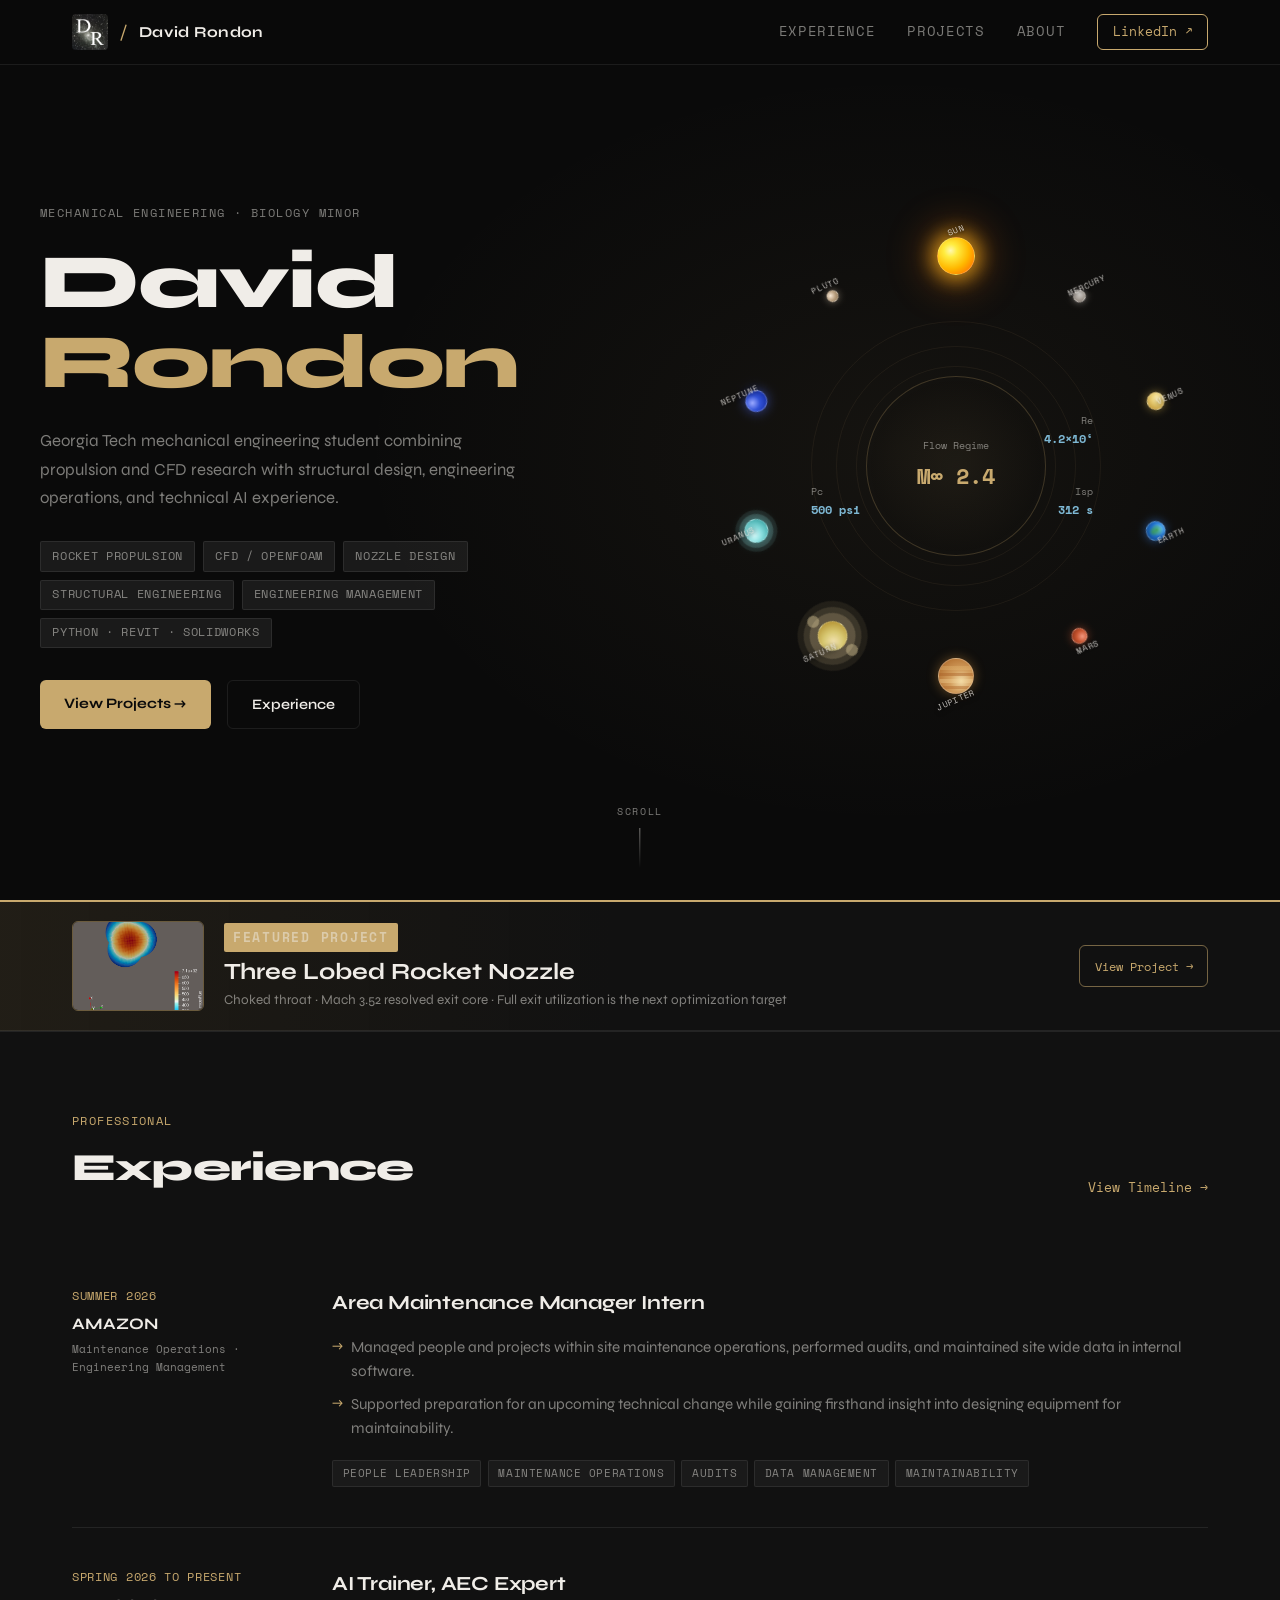
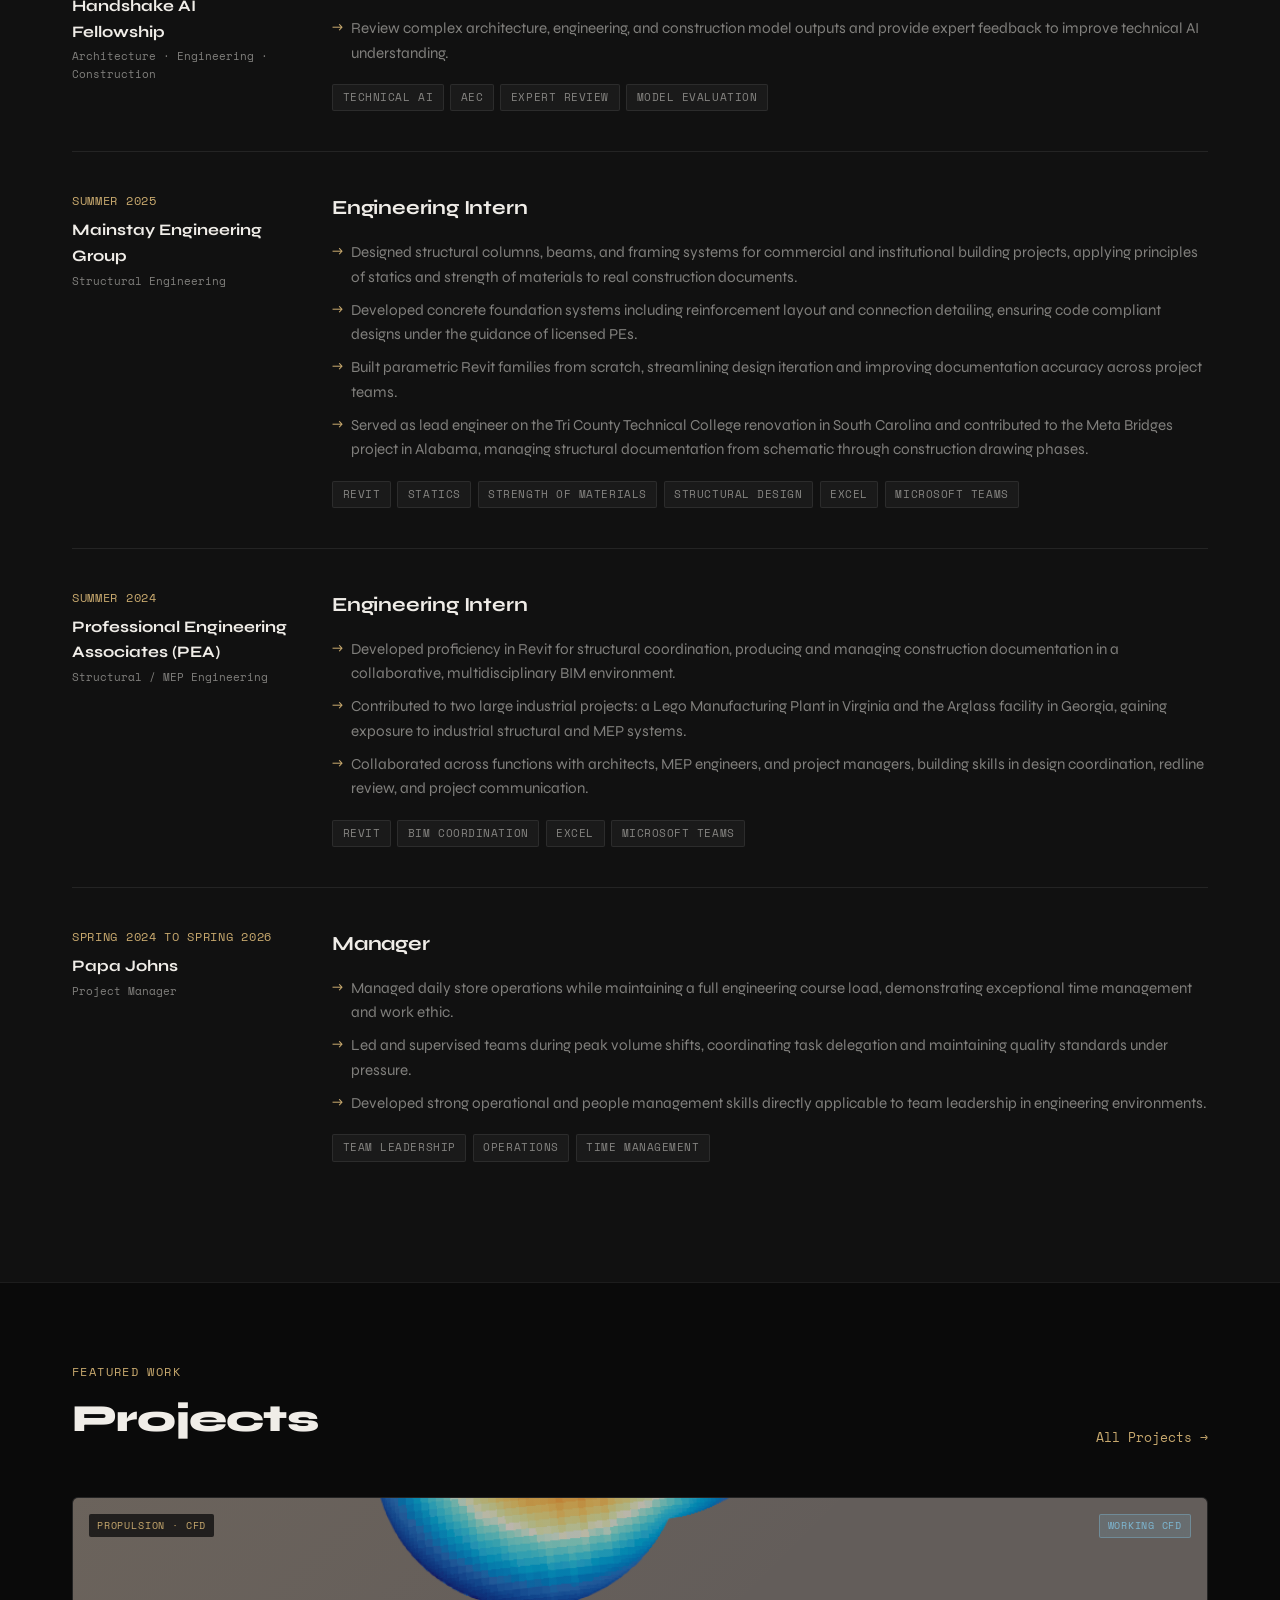
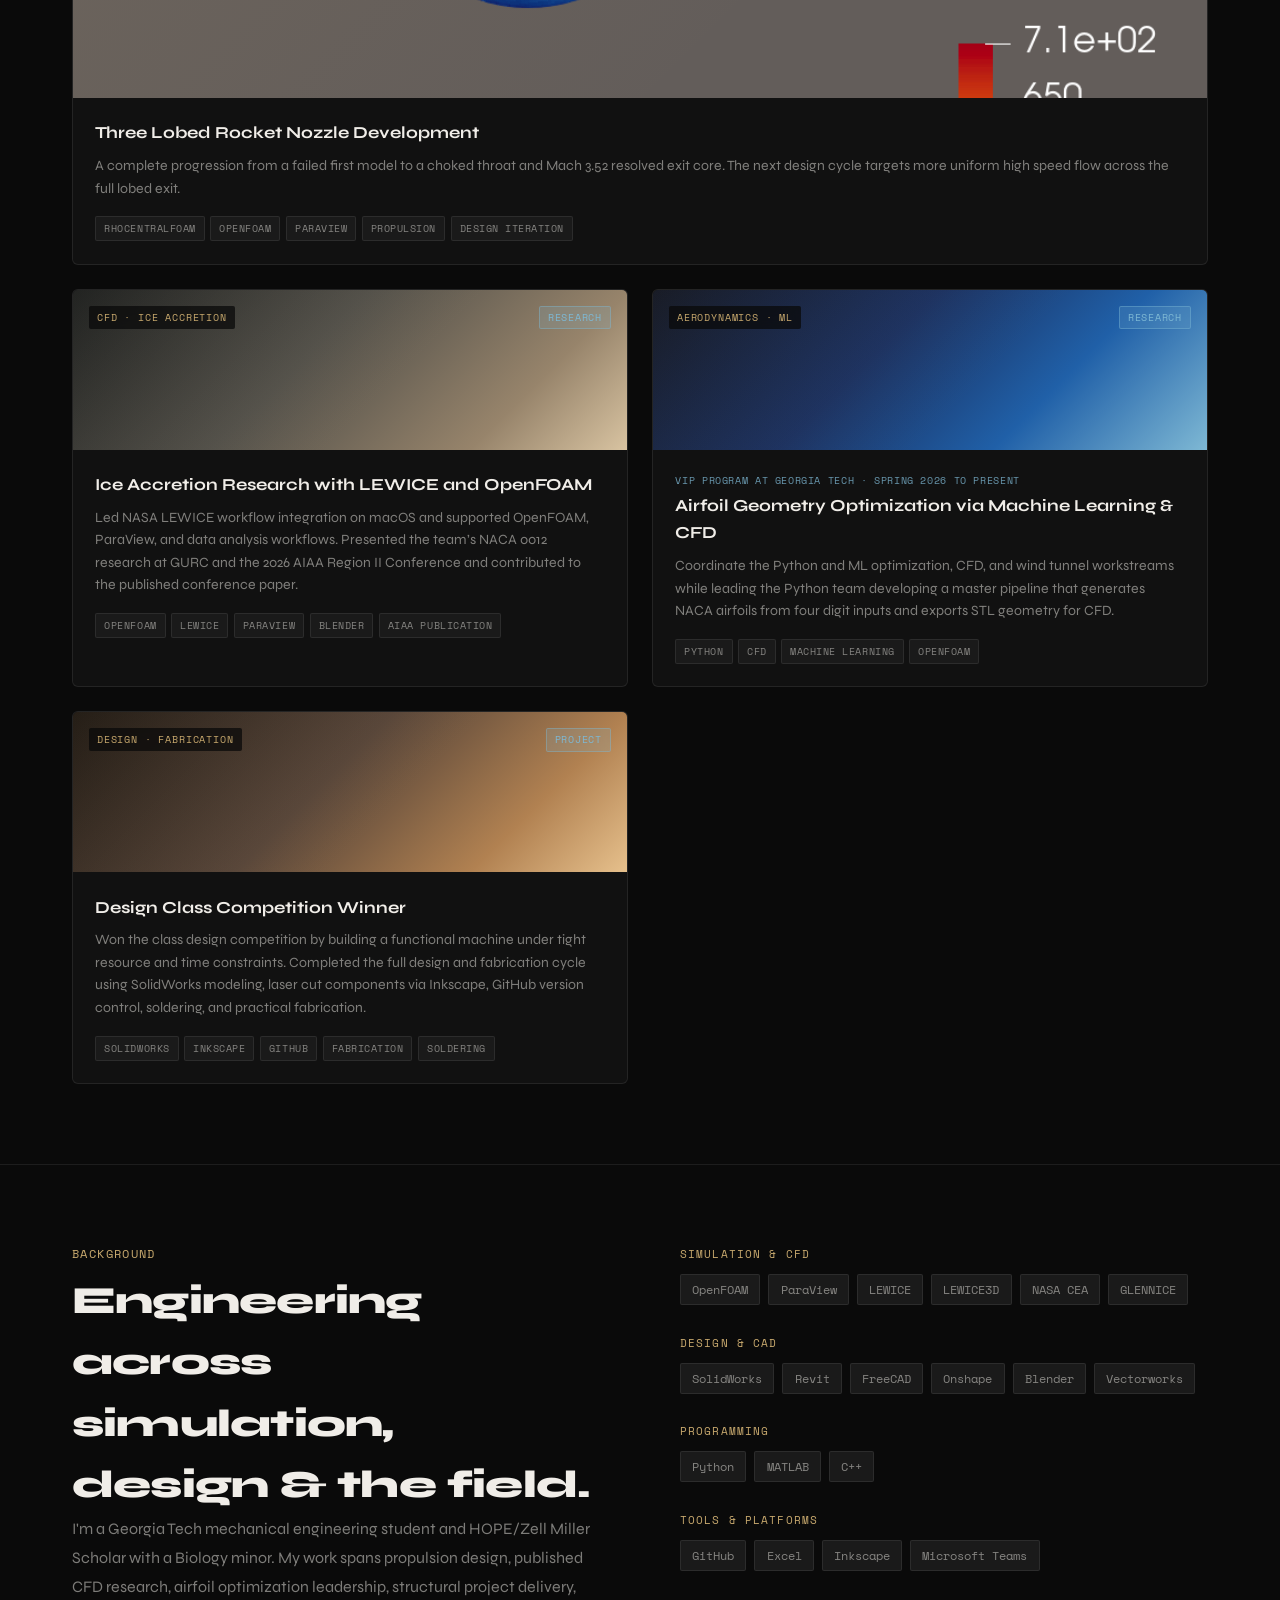
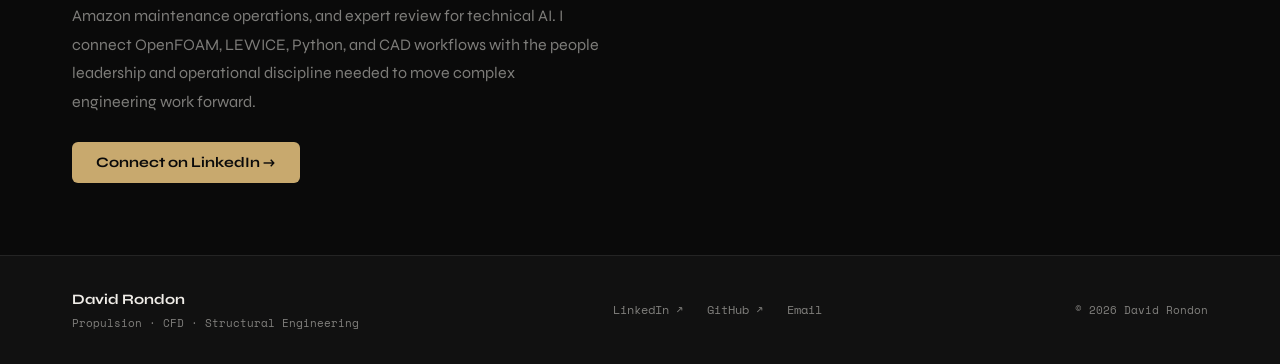
==== commit 9d21d2a2: "Fix Chrome orbit positioning" ====
--- a/index.html
+++ b/index.html
@@ -165,7 +165,6 @@
   margin-top: -210px; margin-left: -210px;
   animation: orbit-spin 40s linear infinite;
   transform: rotate(var(--start));
-  animation-delay: calc(var(--start) / 360deg * -40s);
   pointer-events: none;
   will-change: transform;
 }
